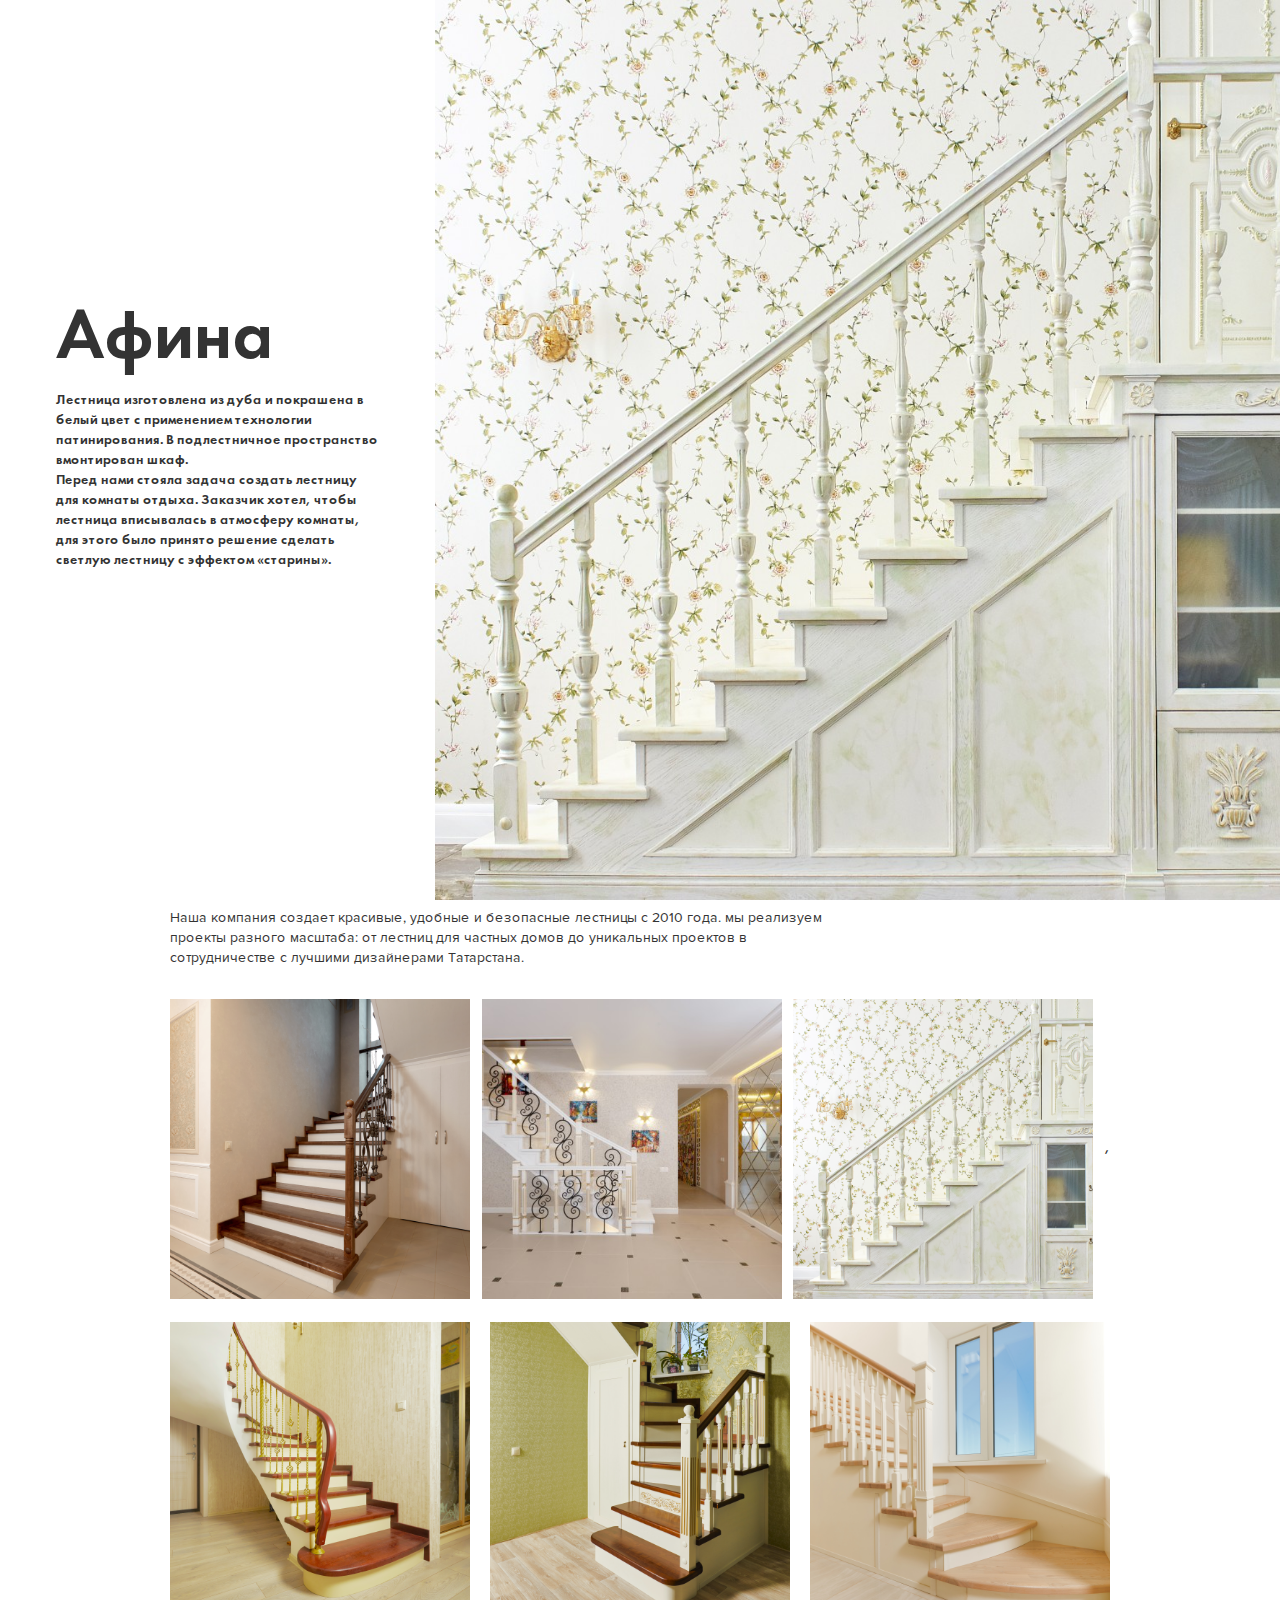
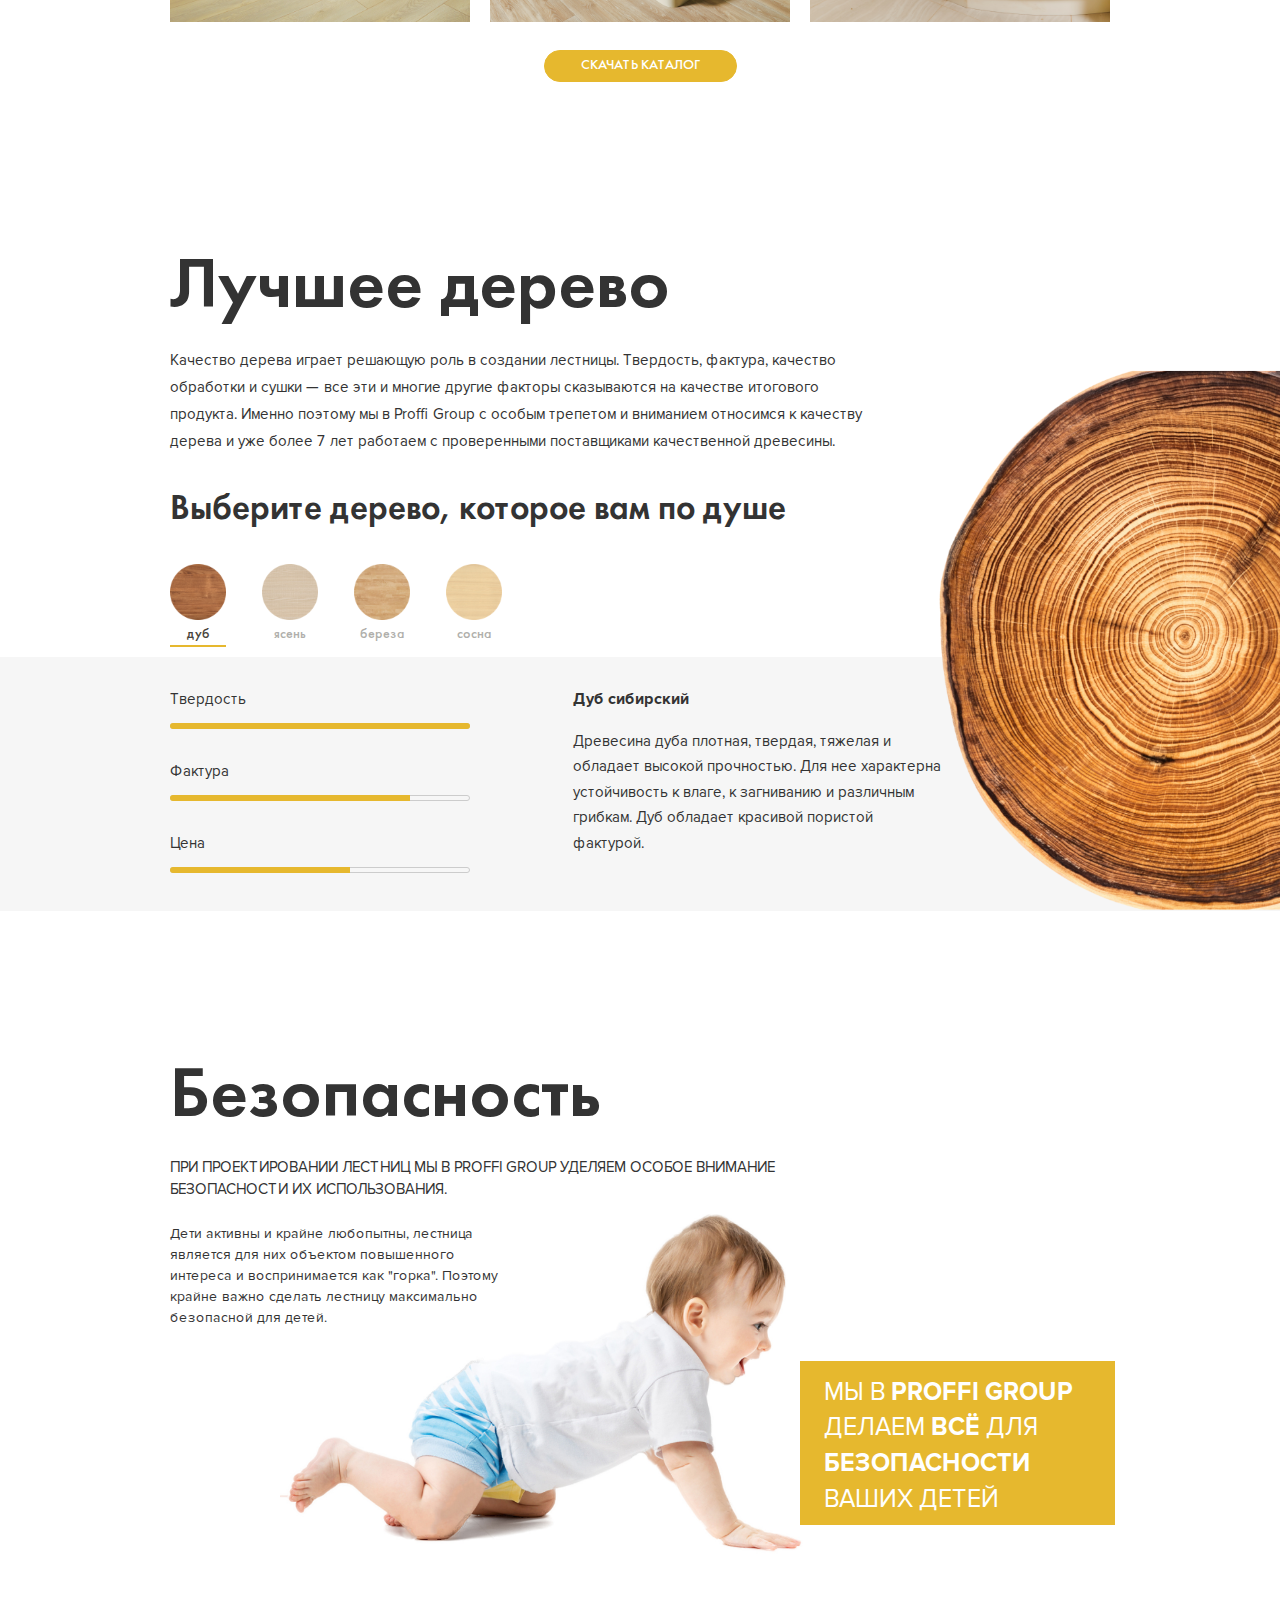
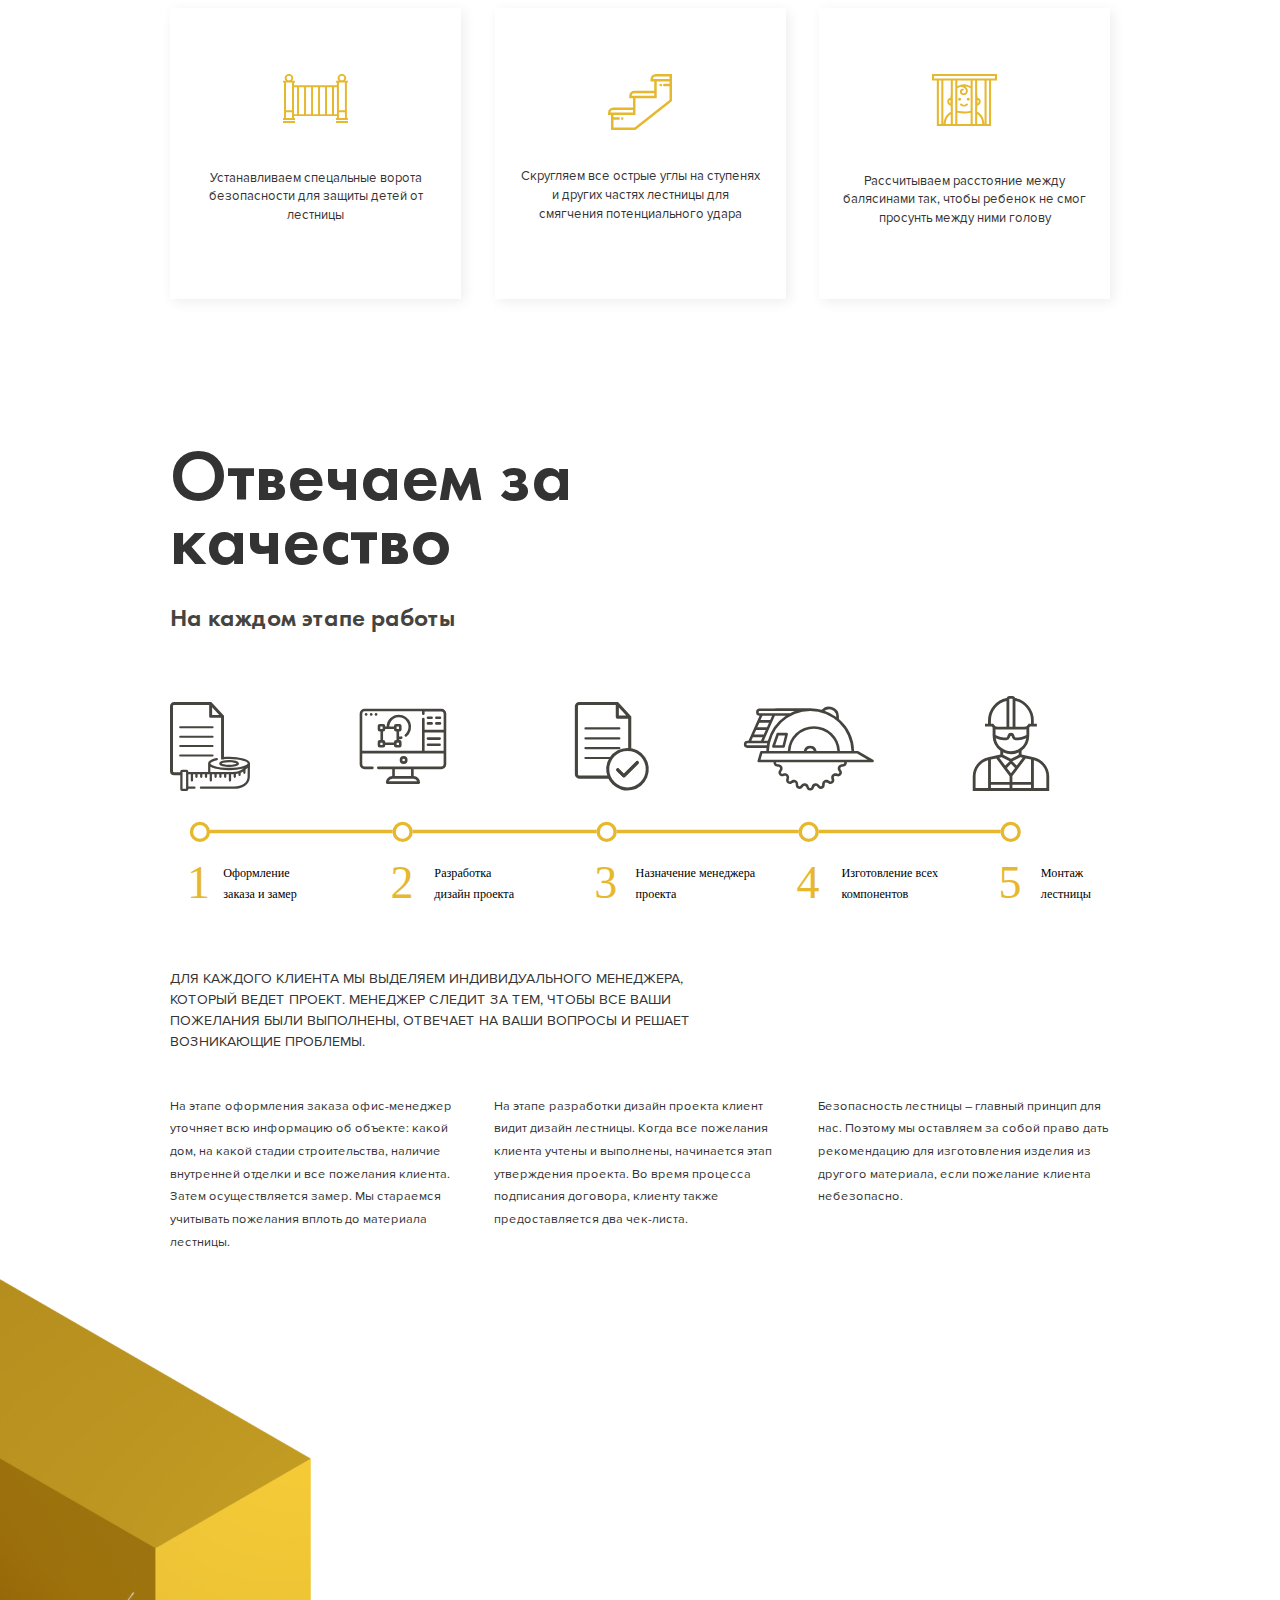
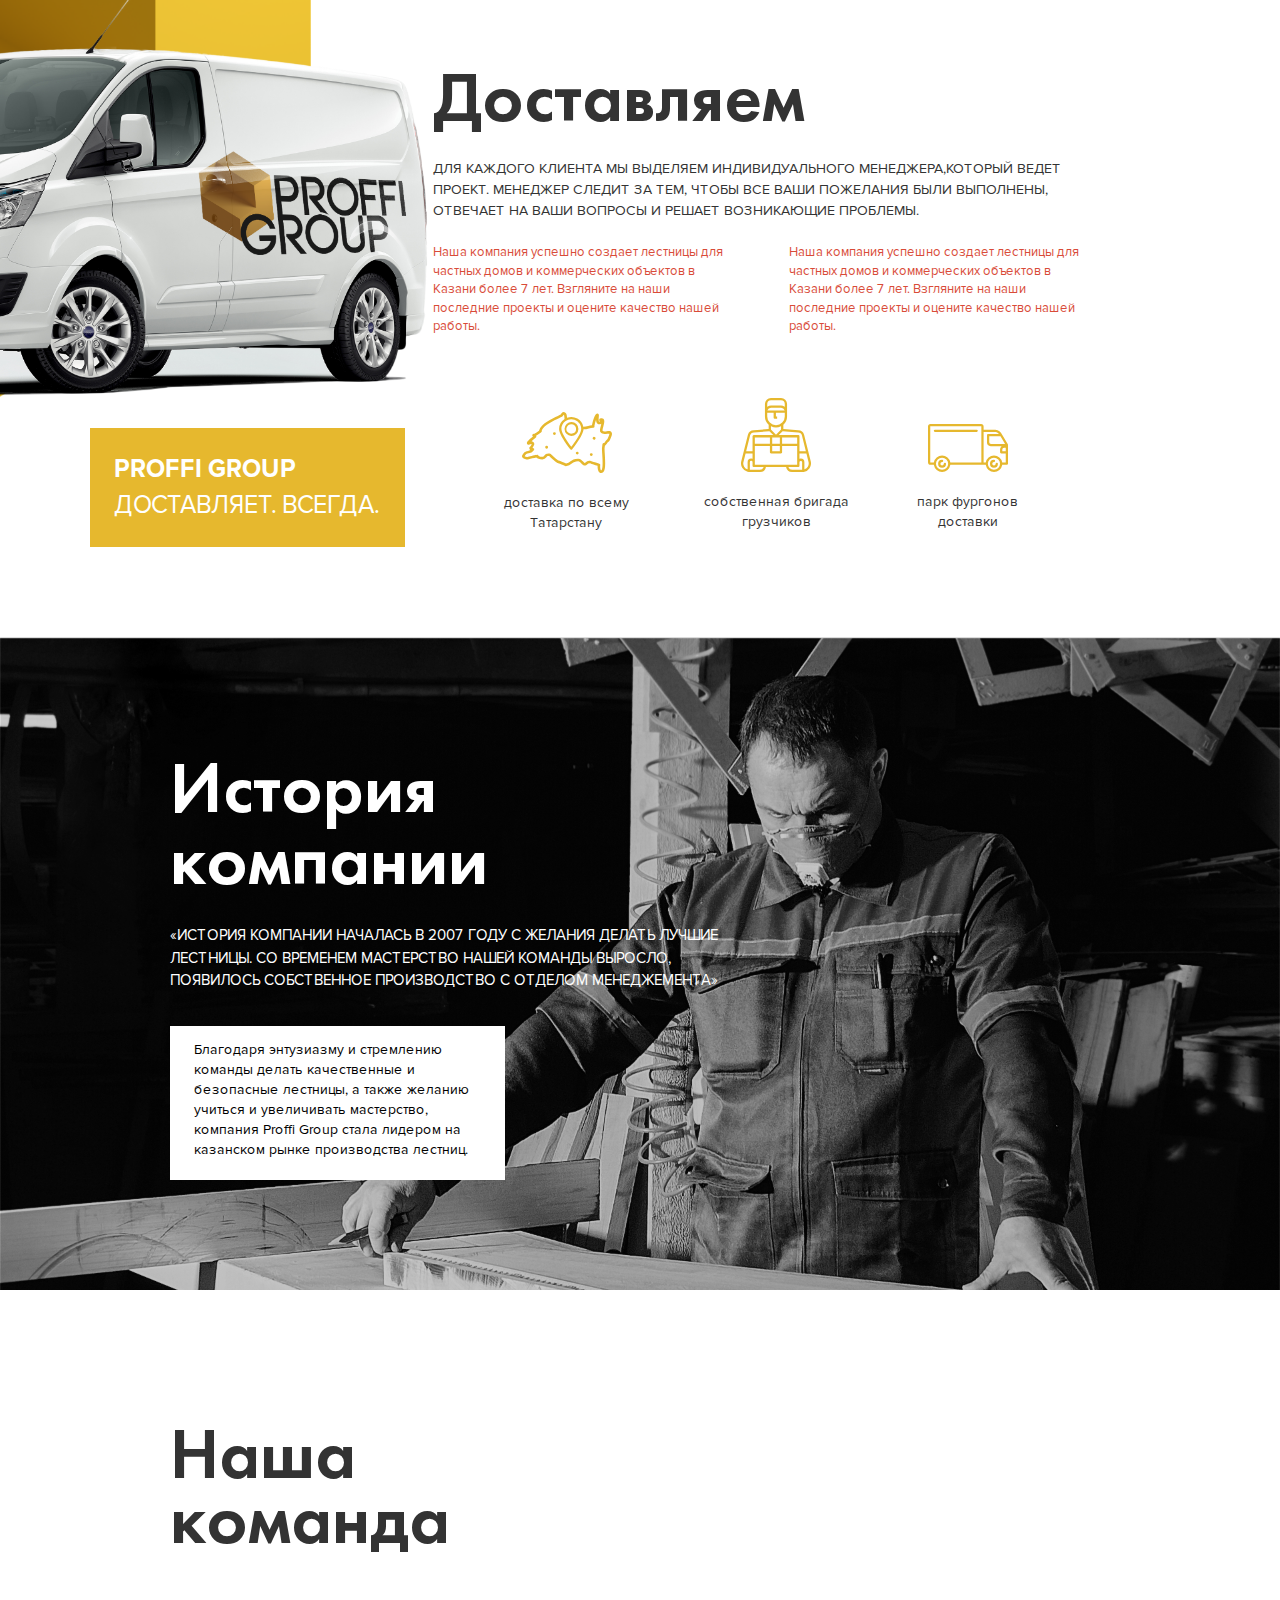
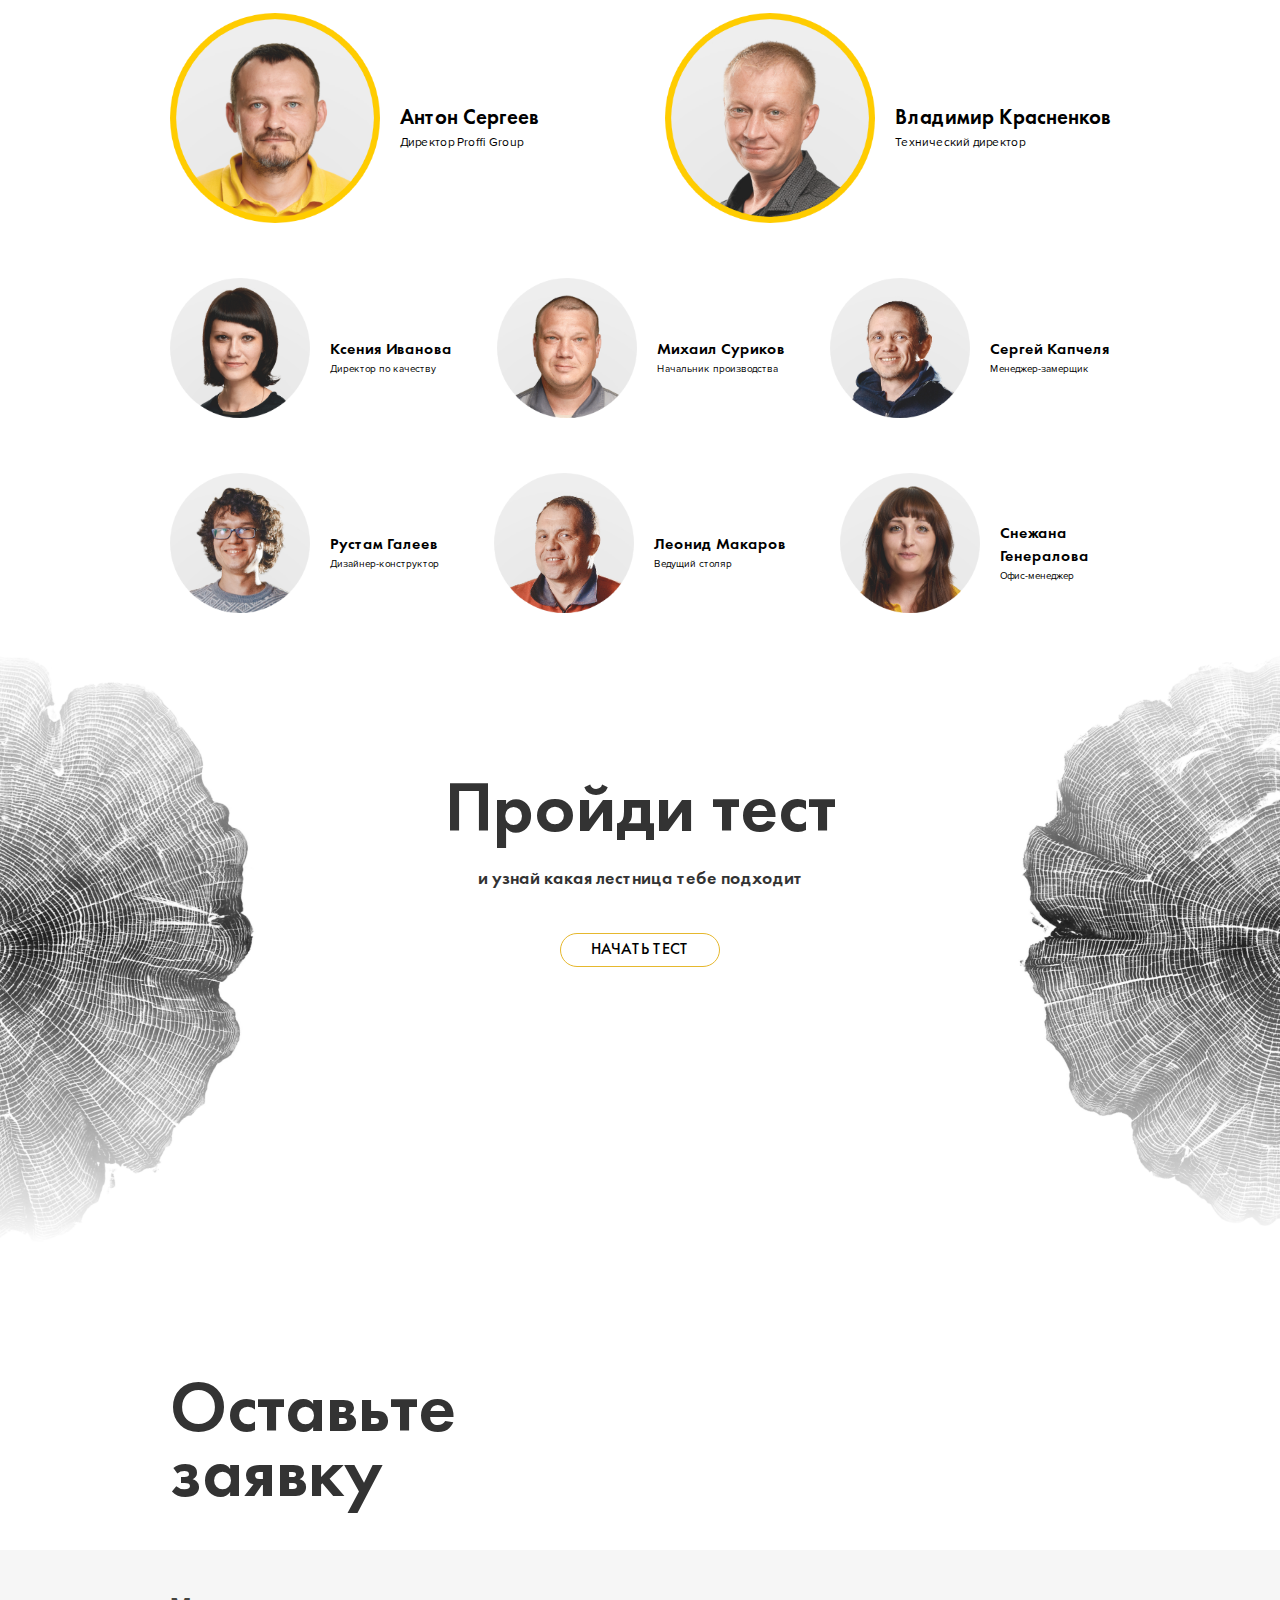
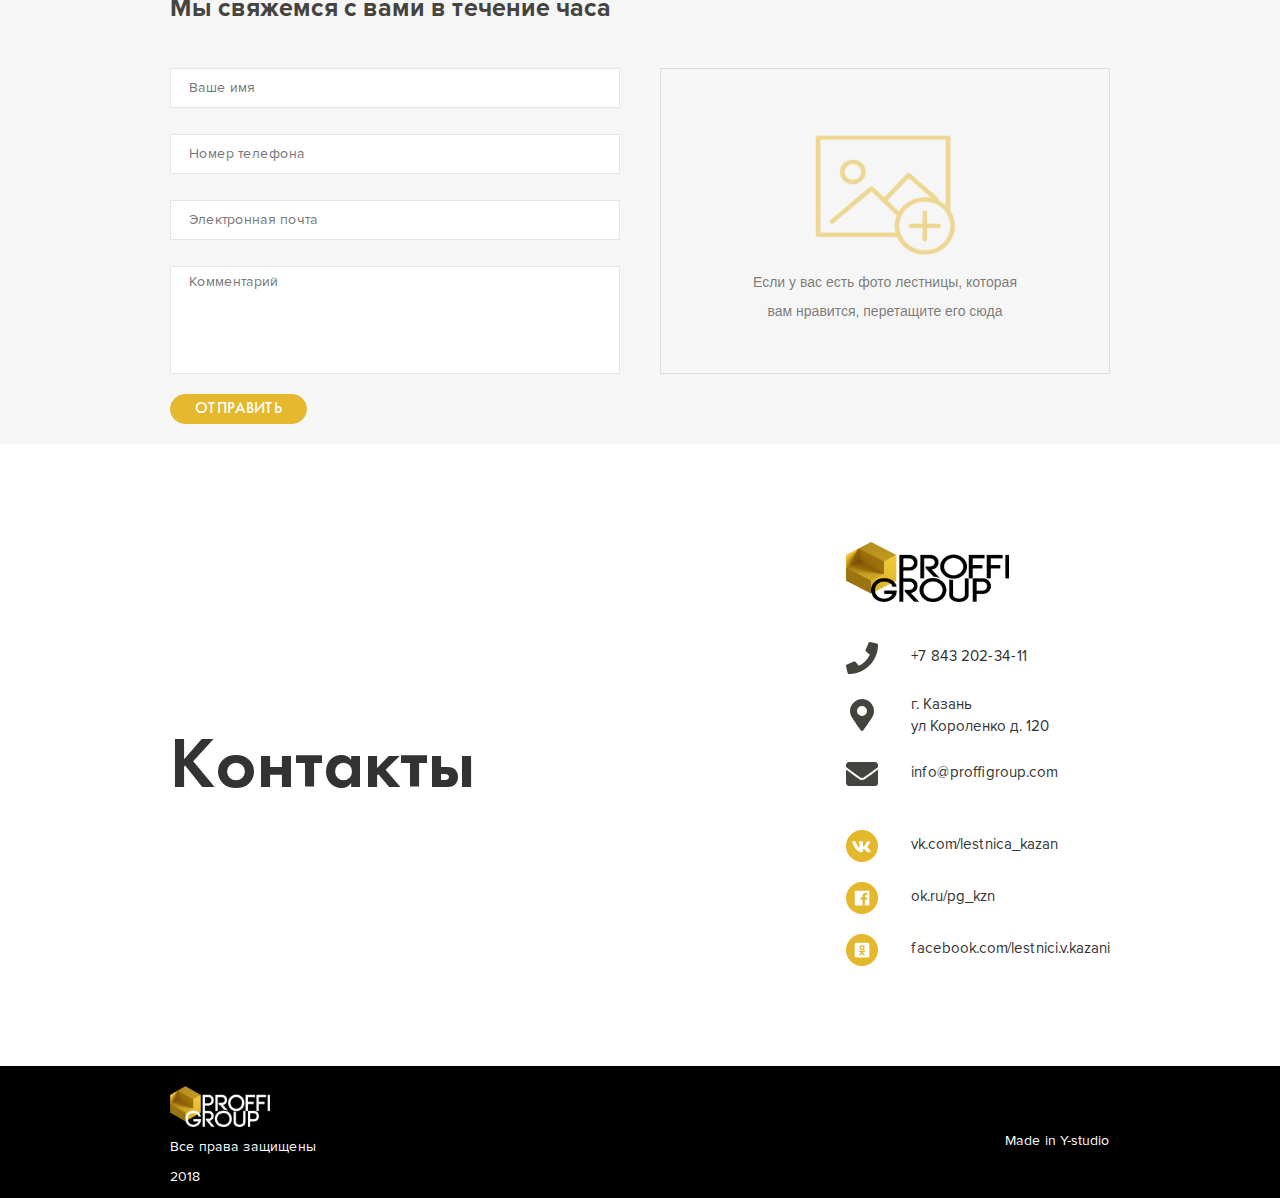
==== index.html @ 0e2380a1 "Изменения для переноса" ====
<!DOCTYPE html>
<html lang="en">
<head>
    <meta charset="utf-8">
    <meta name="viewport" content="width=device-width, initial-scale=1.0">
    <meta name="description" content="">
    <meta name="author" content="">

    <title>Proffi Group</title>

    <script src="js/jquery.min.js"></script>
    <script src="js/preloader.js"></script>

    <!-- Bootstrap Core CSS -->
    <link href="css/bootstrap.min.css" rel="stylesheet" type="text/css">
    <!-- Squad theme CSS -->
    <link href="css/style.css" rel="stylesheet">
    <link href="css/style_mobile.css" rel="stylesheet">

</head>
<body data-path="" class="cases_open">
<div id="preloader">
    <div id="load">
        <div class="loaderInner"></div>
    </div>
</div>
<div class="navbar-mobile__overlay"></div>
<div class="mobile-header flexible">
    <span class="mobile-header__icon burger"></span>
    <span class="mobile-header__icon phone"></span>
</div>
<nav class="flexible navbar navbar_fixed-top">
    <div class="navbar__item navbar__item_left">
        <img src="img/Logo.png"  class="navbar__image">
    </div>
    <div class="navbar__item">
        <ul class="navbar__list list">
            <li class="list__item navbar-mobile_ylw">
                <span class="list__icon closed"></span>
            </li>
            <li class="list__item">
                <a class="list__item-link" href="#projects">проекты</a>
                <div class="list__item-underline"></div>
            </li>
            <li class="list__item">
                <a class="list__item-link" href="#materials">материал</a>
                <div class="list__item-underline"></div>
            </li>
            <li class="list__item">
                <a class="list__item-link" href="#safety">безопасность</a>
                <div class="list__item-underline"></div>
            </li>
            <li class="list__item">
                <a class="list__item-link" href="#workflow">процесс</a>
                <div class="list__item-underline"></div>
            </li>
            <li class="list__item">
                <a class="list__item-link" href="#history">история</a>
                <div class="list__item-underline"></div>
            </li>
            <li class="list__item">
                <a class="list__item-link" href="#team">команда</a>
                <div class="list__item-underline"></div>
            </li>
            <li class="list__item">
                <a class="list__item-link" href="#contacts">контакты</a>
                <div class="list__item-underline"></div>
            </li>
            <li class="list__item navbar-mobile__contacts">
                <span class="list__icon phone-Blck"></span>
                <a class="list__item-link" href="tel:+7 843 202-34-11">+7 843 202-34-11</a>
            </li>
            <li class="list__item navbar-mobile__contacts">
                <span class="list__icon map_pointer"></span>
                <a class="list__item-link">ул. Короленко д. 120</a>
            </li>
        </ul>
    </div>
    <div class="navbar__item navbar__item_right">
        <a href="tel:+78432023411" class="btn btn_yellow">+7&nbsp;843&nbsp;202-34-11</a>
    </div>
</nav>
<div id="load_content">
<section class="section flexible section_intro">
    <div class="section__content">
        <div class="intro_mobile flexible">
            <img src="img/Logo.png"  class="intro__img-mobile">
            <span class="intro__sub-header-mobile">
                производство лестниц в Казани
            </span>
            <span class="intro__header-mobile">
                Закажите замер и получите 2 варианта дизайна в подарок!
            </span>
            <a href="#callback" class="intro__button_mobile btn btn_yellow">ДАЙТЕ ДВЕ</a>
            <a href="#callback" class="intro__button_mobile intro__button_mobile-last btn btn_yellow-brd">ЗАЯВКА</a>
            <a href="#skills"><img src="img/intro/shewron.png"  class="intro__shewron-mobile"></a>
        </div>
    </div>
</section>
<section class="section flexible" id="skills">
    <div class="section__content">
        <div class="intro">
            <span class="intro__text-block intro__text-block_head">
                Закажите замер и получите 2 варианта дизайна в подарок!
            </span>
            <span class="intro__text-block intro__text-block_sub-head">
                Производство лестниц в Казани
            </span>
            <a href="#callback" class="intro__button btn btn_white">Заказать</a>
            <div class="intro__image-block"></div>
        </div>
        <div class="skills flexible">
            <span class="skills__header">
                Почему вам стоит с нами работать
            </span>
            <div class="skills__item flexible">
                <div class="skills__icon icon-time"></div>
                <span class="skills_text">
                    Соблюдаем сроки и качество по договору
                </span>
            </div>
            <div class="skills__item flexible">
                <div class="skills__icon icon-five"></div>
                <span class="skills_text">
                    5 лет гарантии на наши лестницы
                </span>
            </div>
            <div class="skills__item flexible">
                <div class="skills__icon icon-tool"></div>
                <span class="skills_text">
                    Мы производим лестницы в собственном цеху
                </span>
            </div>

        </div>
    </div>
</section>
<section class="section flexible" id="projects">
    <div class="section__content">
        <div class="projects">
            <div class="project__text-block">
                <span class="projects__header header">Наши проекты</span>
                <span class="projects__sub-header">Наша компания создает красивые, удобные и безопасные лестницы с 2010 года. мы реализуем проекты разного масштаба: от лестниц для частных домов до уникальных проектов в сотрудничестве с лучшими дизайнерами Татарстана.</span>
            </div>
            <div class="projects__preview">
                <div class="projects__row flexible">
                    <div class="projects__preview-item">
                        <img src="img/preview/pic 1.png" class="projects__preview-img">
                        <div class="projects__preview-shade">
                            <span class="projects__preview-text">Персефона</span>
                            <a class="projects__preview-btn btn btn_yellow-brd">подробнее</a>
                        </div>
                    </div>
                    <div class="projects__preview-item">
                        <img src="img/preview/pic 2.png" class="projects__preview-img">
                        <div class="projects__preview-shade">
                            <span class="projects__preview-text">Дионис</span>
                            <a class="projects__preview-btn btn btn_yellow-brd">подробнее</a>
                        </div>
                    </div>
                    <div class="projects__preview-item">
                        <img src="img/preview/pic 3.png" class="projects__preview-img">
                        <div class="projects__preview-shade">
                            <span class="projects__preview-text">Афина</span>
                            <a class="projects__preview-btn btn btn_yellow-brd">подробнее</a>
                        </div>
                    </div>,
                </div>
                <div class="projects__row flexible">
                    <div class="projects__preview-item">
                        <img src="img/preview/pic 4.png" class="projects__preview-img">
                        <div class="projects__preview-shade">
                            <span class="projects__preview-text">Филарета</span>
                            <a class="projects__preview-btn btn btn_yellow-brd">подробнее</a>
                        </div>
                    </div>
                    <div class="projects__preview-item">
                        <img src="img/preview/pic 5.png" class="projects__preview-img">
                        <div class="projects__preview-shade">
                            <span class="projects__preview-text">Эскада</span>
                            <a class="projects__preview-btn btn btn_yellow-brd">подробнее</a>
                        </div>
                    </div>
                    <div class="projects__preview-item">
                        <img src="img/preview/pic 6.png" class="projects__preview-img">
                        <div class="projects__preview-shade">
                            <span class="projects__preview-text">Фемида</span>
                            <a class="projects__preview-btn btn btn_yellow-brd">подробнее</a>
                        </div>
                    </div>
                </div>
            </div>
            <div class="projects__btn-group">
                <a href="marketing.pdf" target="_blank" class="projects__catalog-btn btn btn_yellow">скачать каталог</a>
            </div>
        </div>
    </div>
</section>
<section class="section section_relative flexible" id="materials">
    <div class="wood"></div>
    <div class="section__content">
        <div class="materials flexible">
            <span class="materials__header header">Лучшее дерево</span>
            <span class="materials__sub-header">
                Качество дерева играет решающую роль в создании лестницы. Твердость, фактура, качество обработки и сушки — все эти и многие другие факторы сказываются на качестве итогового продукта.
                Именно поэтому мы в Proffi Group с особым трепетом и вниманием относимся к качеству дерева и уже более 7 лет работаем с проверенными поставщиками качественной древесины.
            </span>
            <span class="materials_offer">Выберите дерево, которое вам по душе</span>
            <div class="materials__selector">
                <ul class="materials__selector-list list">
                    <li class="list__item link-material list__item_active">
                        <img src="img/materials/icon_1.png" class="list__item-img">
                        <a class="list__item-link" data-kind="0">дуб</a>
                        <div class="list__item-underline list__item-underline_long"></div>
                    </li>
                    <li class="list__item link-material">
                        <img src="img/materials/icon_2.png" class="list__item-img">
                        <a class="list__item-link" data-kind="1">ясень</a>
                        <div class="list__item-underline list__item-underline_long"></div>
                    </li>
                    <li class="list__item link-material">
                        <img src="img/materials/icon_3.png" class="list__item-img">
                        <a class="list__item-link" data-kind="2">береза</a>
                        <div class="list__item-underline list__item-underline_long"></div>
                    </li>
                    <li class="list__item link-material">
                        <img src="img/materials/icon_4.png" class="list__item-img">
                        <a class="list__item-link" data-kind="3">сосна</a>
                        <div class="list__item-underline list__item-underline_long"></div>
                    </li>
                </ul>
            </div>
        </div>
    </div>
    <div class="section__content_grey flexible">
        <div class="section__content not_marged">
            <div class="materials flexible not_marged">
                <div class="materials__about">
                    <div class="materials__property">
                        <div class="materials__property-item">
                            <span class="materials__property-name">Твердость</span>
                            <div class="materials__property-scale scale"><span class="scale__value scale__value_5" id="hardness" data-current="5"></span></div>
                        </div>
                        <div class="materials__property-item">
                            <span class="materials__property-name">Фактура</span>
                            <div class="materials__property-scale scale"><span class="scale__value scale__value_4" id="texture" data-current="4"></span></div>
                        </div>
                        <div class="materials__property-item">
                            <span class="materials__property-name">Цена</span>
                            <div class="materials__property-scale scale"><span class="scale__value scale__value_3" id="price" data-current="3"></span></div>
                        </div>
                    </div>
                    <div class="materials__description">
                        <span class="materials__description-head">Дуб сибирский</span>
                        <span class="materials__description-content">
                        Древесина дуба плотная, твердая, тяжелая и обладает высокой прочностью.
                        Для нее характерна устойчивость к влаге, к загниванию и различным грибкам.
                        Дуб обладает красивой пористой фактурой.
                    </span>
                    </div>
                </div>
            </div>
        </div>
    </div>
</section>
<section class="section section_relative flexible" id="safety">
    <div class="section__content">
        <div class="safety">
            <span class="safety__header header">Безопасность</span>
            <span class="safety__sub-header">
                При проектировании лестниц мы в PROFFI GROUP уделяем особое
                внимание безопасности их использования.
            </span>
            <span class="safety__description">
                Дети активны и крайне любопытны, лестница является для них объектом повышенного интереса и воспринимается как "горка".
                Поэтому крайне важно сделать лестницу максимально безопасной для детей.
            </span>
            <div class="safety__info-block">
                <span class="safety__info-text">
                    МЫ В <b>PROFFI GROUP</b> ДЕЛАЕМ
                    <b>ВСЁ</b> ДЛЯ <b>БЕЗОПАСНОСТИ</b> ВАШИХ ДЕТЕЙ
                </span>
            </div>
            <div class="safety__properties flexible">
                <div class="safety__properties-item">
                    <img src="img/safety/icon1.svg" class="safety__properties-img">
                    <span class="safety__properties-text">
                        Устанавливаем спецальные ворота безопасности для защиты детей от лестницы
                    </span>
                </div>
                <div class="safety__properties-item">
                    <img src="img/safety/icon2.svg" class="safety__properties-img">
                    <span class="safety__properties-text">
                        Скругляем все острые углы на ступенях
                        и других частях лестницы для смягчения потенциального удара
                    </span>
                </div>
                <div class="safety__properties-item">
                    <img src="img/safety/icon3.svg" class="safety__properties-img">
                    <span class="safety__properties-text">
                        Рассчитываем расстояние между балясинами так,
                        чтобы ребенок не смог просунть между ними голову
                    </span>
                </div>
            </div>
        </div>
    </div>
    <div class="safety__child"></div>
</section>
<section class="section section_not-margin-btm flexible" id="workflow">
    <div class="section__content">
        <div class="workflow">
            <span class="workflow__header header">Отвечаем за качество</span>
            <span class="workflow__sub-header">На каждом этапе работы</span>
            <div class="workflow__quality"></div>
            <span class="workflow__description">
                Для каждого клиента мы выделяем индивидуального менеджера, который ведет проект.
                Менеджер следит за тем, чтобы все ваши пожелания были выполнены,
                отвечает на ваши вопросы и решает возникающие проблемы.
            </span>
            <div class="workflow__quality_mobile"></div>
            <div class="workflow__orders flexible">
                <span class="workflow__order">
                    На этапе оформления заказа офис-менеджер уточняет всю информацию об объекте: какой дом, на какой стадии строительства, наличие внутренней отделки и все пожелания клиента. Затем осуществляется замер. Мы стараемся учитывать пожелания вплоть до материала лестницы.
                </span>
                <span class="workflow__order">
                    На этапе разработки дизайн проекта клиент видит дизайн лестницы. Когда все пожелания клиента учтены и выполнены, начинается этап утверждения проекта. Во время процесса подписания договора, клиенту также предоставляется два чек-листа.
                </span>
                <span class="workflow__order">
                    Безопасность лестницы – главный принцип для нас. Поэтому мы оставляем за собой право дать рекомендацию для изготовления изделия из другого материала, если пожелание клиента небезопасно.
                </span>
            </div>
        </div>
    </div>
</section>
<section class="section section_relative flexible">
    <div class="section__content_long">
        <div class="section__content">
            <div class="logistic">
                <span class="logistic__header header">
                    Доставляем
                </span>
                <span class="logistic__sub-header">
                    ДЛЯ КАЖДОГО КЛИЕНТА МЫ ВЫДЕЛЯЕМ ИНДИВИДУАЛЬНОГО МЕНЕДЖЕРА,КОТОРЫЙ ВЕДЕТ ПРОЕКТ.
                    МЕНЕДЖЕР СЛЕДИТ ЗА ТЕМ, ЧТОБЫ ВСЕ ВАШИ ПОЖЕЛАНИЯ БЫЛИ ВЫПОЛНЕНЫ,
                    ОТВЕЧАЕТ НА ВАШИ ВОПРОСЫ И РЕШАЕТ ВОЗНИКАЮЩИЕ ПРОБЛЕМЫ.
                </span>
                <span class="logistic__header_mobile header">
                    Proffi Group — всегда доставляет.
                </span>
                <span class="logistic__sub-header_mobile">
                    Поскольку в Proffi Group особое внимание уделяется контролю качества на всех этапах работы. мы осуществляем доставку всех необходимых материалов и комплектующих самостоятельно.
                </span>
                <div class="logistic__description-block flexible">
                    <span class="logistic__description-item">
                        Наша компания успешно создает лестницы для частных домов и коммерческих объектов в Казани более 7 лет. Взгляните на наши последние проекты и оцените качество нашей работы.
                    </span>
                    <span class="logistic__description-item">
                        Наша компания успешно создает лестницы для частных домов и коммерческих объектов в Казани более 7 лет. Взгляните на наши последние проекты и оцените качество нашей работы.
                    </span>
                </div>
            </div>
        </div>
        <div class="logistic-footer flexible">
            <div class="logistic-footer__slogan-block">
                    <span class="logistic-footer__slogan-text">
                        <b>PROFFI GROUP</b><br/>ДОСТАВЛЯЕТ. ВСЕГДА.
                    </span>
            </div>
            <div class="logistic-footer__symbols flexible">
                <div class="logistic-footer__symbols-item">
                    <img src="img/logistic/icon1.svg" class="logistic-footer__symbols-img icon1">
                    <span class="logistic-footer__symbols-text">доставка по всему Татарстану</span>
                </div>
                <div class="logistic-footer__symbols-item">
                    <img src="img/logistic/icon2.svg"  class="logistic-footer__symbols-img icon2">
                    <span class="logistic-footer__symbols-text">собственная бригада грузчиков</span>
                </div>
                <div class="logistic-footer__symbols-item">
                    <img src="img/logistic/icon3.svg"  class="logistic-footer__symbols-img icon3">
                    <span class="logistic-footer__symbols-text">парк фургонов доставки</span>
                </div>
            </div>
        </div>
    </div>
    <div class="auto_img"></div>
</section>
<section class="section backgrounded flexible" id="history">
    <div class="section__content">
        <div class="history">
            <span class="history__header header">История компании</span>
            <span class="history__sub-header">
                «ИСТОРИЯ КОМПАНИИ НАЧАЛАСЬ В 2007 ГОДУ С ЖЕЛАНИЯ ДЕЛАТЬ ЛУЧШИЕ ЛЕСТНИЦЫ.
                СО ВРЕМЕНЕМ МАСТЕРСТВО НАШЕЙ КОМАНДЫ ВЫРОСЛО, ПОЯВИЛОСЬ СОБСТВЕННОЕ ПРОИЗВОДСТВО С ОТДЕЛОМ МЕНЕДЖЕМЕНТА»
            </span>
            <div class="history__info-block">
                <span class="history__info-text">
                    Благодаря энтузиазму и стремлению команды
                    делать качественные и безопасные лестницы,
                    а также желанию учиться и увеличивать мастерство,
                    компания Proffi Group стала лидером
                    на казанском рынке производства лестниц.
                </span>
            </div>
        </div>
    </div>
</section>
<section class="section flexible" id="team">
    <div class="section__content">
        <div class="team">
            <span class="team__header header">
                Наша команда
            </span>
            <div class="team__persons flexible">
                <div class="team__persons-item flexible not_marged">
                    <img src="img/team/Photo1.png" alt="" class="team__person-img">
                    <div class="team__person-info">
                        <span class="team__person-name">Антон Сергеев</span>
                        <span class="team__person-speciality">Директор Proffi Group</span>
                    </div>
                </div>
                <div class="team__persons-item flexible">
                    <img src="img/team/Photo2.png" alt="" class="team__person-img">
                    <div class="team__person-info">
                        <span class="team__person-name">Владимир Красненков</span>
                        <span class="team__person-speciality">Технический директор</span>
                    </div>
                </div>
            </div>
            <div class="team__sub-persons flexible">
                <div class="team__persons-item flexible not_marged">
                    <img src="img/team/Photo3.png" alt="" class="team__person-img">
                    <div class="team__person-info">
                        <span class="team__person-name">Ксения Иванова</span>
                        <span class="team__person-speciality">Директор по качеству</span>
                    </div>
                </div>
                <div class="team__persons-item flexible">
                    <img src="img/team/Photo4.png" alt="" class="team__person-img">
                    <div class="team__person-info">
                        <span class="team__person-name">Михаил Суриков</span>
                        <span class="team__person-speciality">Начальник производства</span>
                    </div>
                </div>
                <div class="team__persons-item flexible">
                    <img src="img/team/Photo5.png" alt="" class="team__person-img">
                    <div class="team__person-info">
                        <span class="team__person-name">Сергей Капчеля</span>
                        <span class="team__person-speciality">Менеджер-замерщик</span>
                    </div>
                </div>
            </div>
            <div class="team__sub-persons flexible">
                <div class="team__persons-item flexible not_marged right-marged">
                    <img src="img/team/Photo6.png" alt="" class="team__person-img">
                    <div class="team__person-info">
                        <span class="team__person-name">Рустам  Галеев</span>
                        <span class="team__person-speciality">Дизайнер-конструктор</span>
                    </div>
                </div>
                <div class="team__persons-item flexible">
                    <img src="img/team/Photo8.png" alt="" class="team__person-img">
                    <div class="team__person-info">
                        <span class="team__person-name">Леонид Макаров</span>
                        <span class="team__person-speciality">Ведущий столяр</span>
                    </div>
                </div>
                <div class="team__persons-item flexible">
                    <img src="img/team/Photo7.png" alt="" class="team__person-img">
                    <div class="team__person-info">
                        <span class="team__person-name width-fixed">Снежана  Генералова</span>
                        <span class="team__person-speciality">Офис-менеджер</span>
                    </div>
                </div>
            </div>
        </div>
    </div>
</section>
<section class="section flexible backgrounded-quiz">
    <div class="section__content">
        <div class="questions flexible">
            <span class="question__header header">Пройди тест</span>
            <span class="question__header_mobile header">Соберите лестницу своей мечты</span>
            <span class="question__sub-header">и узнай какая лестница тебе подходит</span>
            <a class="question__btn btn btn_yellow-brd">НАЧАТЬ ТЕСТ</a>
        </div>
    </div>
</section>
<section class="section flexible" id="callback">
    <div class="section__content">
        <div class="feedback">
            <span class="feedback__header header">Оставьте заявку</span>
        </div>
    </div>
    <div class="section__content_grey flexible marged">
        <div class="section__content">
            <div class="feedback feedback_sub-block">
                <span class="feedback__sub-header">Мы свяжемся с вами в течение часа</span>
                <div class="feedback__content flexible">
                    <div class="feedback__content-item">
                        <form  class="form flexible" method="post">
                            <input id="name" class="form__input"  placeholder="Ваше имя"/>
                            <input id="number" class="form__input"  placeholder="Номер телефона"/>
                            <input id="email" class="form__input"  placeholder="Электронная почта"/>
                            <textarea id="comment" rows="10" class="form__input form__input_textarea" placeholder="Комментарий"></textarea>
                        </form>
                    </div>
                    <div class="feedback__content-item feedback__content-item_stretch" id="dropZone">
                        <div class="feedback_drag-drop-img flexible">
                            <img src="img/feedback/icon1.png" alt="" class="feedback__img">
                            <span class="feedback__text">Если у вас есть фото лестницы, которая вам нравится, перетащите его сюда</span>
                        </div>
                    </div>
                </div>
                <a class="btn btn_yellow feedback__button">ОТПРАВИТЬ</a>
            </div>
        </div>
    </div>
</section>
<section class="section flexible" id="contacts">
    <div class="section__content">
        <div class="contacts flexible">
            <div class="contacts__item">
                <span class="contacts__header header">Контакты</span>
                <div class="contacts__map">
                    <script type="text/javascript" charset="utf-8" async src="https://api-maps.yandex.ru/services/constructor/1.0/js/?um=constructor%3A5f0baa58b12c354c95bb41e626211f37f522f35291ef8f6d612cd749955571a7&amp;width=605&amp;height=380&amp;lang=ru_RU&amp;scroll=true"></script>
                </div>
            </div>
            <div class="contacts__item">
                <img src="img/contacts/logo.png" class="contacts__icon">
                <ul class="contacts__list iconed-list">
                    <li class="iconed-list__item">
                        <img src="img/contacts/phone.svg" class="iconed-list__item-img">
                        <span class="iconed-list__item-text">+7 843 202-34-11</span>
                    </li>
                    <li class="iconed-list__item">
                        <img src="img/contacts/map.svg" class="iconed-list__item-img" style="vertical-align: baseline;">
                        <span class="iconed-list__item-text">г. Казань<br/>
                        ул Короленко д. 120</span>
                    </li>
                    <li class="iconed-list__item">
                        <img src="img/contacts/mail.svg" class="iconed-list__item-img">
                        <span class="iconed-list__item-text">info@proffigroup.com</span>
                    </li>
                </ul>

                <ul class="contacts__list iconed-list">
                    <li class="iconed-list__item">
                        <a href="https://vk.com/lestnica_kazan" target="_blank"><img href="https://vk.com/lestnica_kazan" src="img/contacts/vk.svg" class="iconed-list__item-img"></a>
                        <span class="iconed-list__item-text">vk.com/lestnica_kazan</span>
                    </li>
                    <li class="iconed-list__item">
                        <a href="https://ok.ru/pg_kzn" target="_blank"><img src="img/contacts/fb.svg" class="iconed-list__item-img"></a>
                        <span class="iconed-list__item-text">ok.ru/pg_kzn</span>
                    </li>
                    <li class="iconed-list__item">
                        <a href="https://facebook.com/proffi_group" target="_blank"><img src="img/contacts/ok.svg" class="iconed-list__item-img"></a>
                        <span class="iconed-list__item-text">facebook.com/lestnici.v.kazani</span>
                    </li>
                </ul>
            </div>
        </div>
    </div>
</section>
<footer class="footer section flexible">
    <div class="section__content flexible">
        <div>
            <img src="img/contacts/footer.png" alt="" class="footer__icon">
            <span class="footer__text">Все права защищены</span>
            <span class="footer__text">2018</span>
        </div>
        <div>
            <span class="footer__text">Made in Y-studio</span>
        </div>
    </div>
</footer>

<section class="preview-mobile flexible">
        <div class="preview-mobile__img" style="background-image: url('img/preview/pic 1.png');"></div>
        <div class="preview-mobile__content flexible">
            <span class="preview-mobile__header header">Персефона</span>
            <span class="preview-mobile__description">Ступени изготовлены из дальневосточного дуба.
            Древесина этого дуба обладает высокой прочностью, долговечностью и красивой текстурой.
            Перила изготовлены из дальневосточного дуба, а ограждение — кованое. Ковка придаёт ограждению изящный облик и добавляет воздушности.
        </span>
            <a class="btn btn_yellow-brd preview-mobile__btn">Назад</a>
        </div>
    </section>
<section class="cases flexible cases_opened">
    <div class="cases__info flexible">
        <span class="cases__header header" id="cHeader">Афина</span>
        <span class="cases__description" id="cDescr1">Лестница изготовлена из дуба и покрашена
            в белый цвет с применением технологии патинирования.
            В подлестничное пространство вмонтирован шкаф.</span>
        <span class="cases__description" id="cDescr2">Перед нами стояла задача создать лестницу для комнаты отдыха.
            Заказчик хотел, чтобы лестница вписывалась в атмосферу комнаты, для этого было принято решение сделать светлую лестницу с эффектом «старины».</span>
    </div>
    <div class="cases__image" style="background-image: url(img/opened_cases/pic_3.jpg)">

    </div>
</section>
<section class="quiz" data-path="img/quiz_img/">
    <div class="quiz__content flexible">
        <div class="quiz__content-items quiz__content-items_stretch flexible">
            <div class="quiz__img-block">
                <img src="img/quiz_img/003.png" alt="" class="quiz__img">
            </div>
        </div>
        <div class="quiz__content-items quiz__content-items_stretch flexible">
            <div class="quiz__active-block flexible">
                <span class="quiz__active-item quiz__active-item_cur"></span>
                <span class="quiz__active-item"></span>
                <span class="quiz__active-item"></span>
                <span class="quiz__active-item"></span>
            </div>

            <div class="quiz__question quiz_1" data-cur="1">
                <span class="quiz_number">Вопрос 1 из 4</span>
                <span class="quiz__head">Выберите планировку лестницы:</span>
                <span class="quiz__description">Выбор планировки помогает оптимально расположить лестницу в вашем помемщении</span>
                <div class="quiz__select-block">
                    <span class="quiz__select" data-kind="Одномаршевая" data-pic="003">Одномаршевая</span>
                    <span class="quiz__select" data-kind="Двумаршевая" data-pic="001">Двумаршевая</span>
                    <span class="quiz__select" data-kind="Двумаршевая угловая" data-pic="002">Двумаршевая угловая</span>
                </div>
                <div class="quiz__button-block flexible">
                    <a class="btn btn_yellow-brd quiz__btn quiz__btn_black" data-page="+1" data-cur="1">Назад</a>
                    <a class="btn btn_yellow quiz__btn" data-page="2" data-cur="1">Далее</a>
                </div>
            </div>
            <div class="quiz__question quiz_2" hidden="hidden" data-cur="2">
                <span class="quiz_number">Вопрос 2 из 4</span>
                <span class="quiz__head">Выберите материал каркаса:</span>
                <span class="quiz__description">Выбор планировки помогает оптимально расположить лестницу в вашем помемщении</span>
                <div class="quiz__select-block">
                    <span class="quiz__select" data-kind="Металл" data-pic="ЗМ">Металл</span>
                    <span class="quiz__select" data-kind="Бетон" data-pic="Бетон">Бетон</span>
                    <span class="quiz__select" data-kind="Дерево" data-pic="ЦДЛ">Дерево</span>
                </div>
                <div class="quiz__button-block flexible">
                    <a class="btn btn_yellow-brd quiz__btn quiz__btn_black" data-page="1" data-cur="2">Назад</a>
                    <a class="btn btn_yellow quiz__btn" data-page="3" data-cur="2">Далее</a>
                </div>
            </div>
            <div class="quiz__question quiz_3" hidden="hidden" data-cur="3">
                <span class="quiz_number">Вопрос 3 из 4</span>
                <span class="quiz__head">Выберите отделку лестницы:</span>
                <span class="quiz__description">Выбор планировки помогает оптимально расположить лестницу в вашем помемщении</span>
                <div class="quiz__select-block">
                    <span class="quiz__select" data-kind="дуб" data-pic="Дуб">Дуб</span>
                    <span class="quiz__select" data-kind="сосна" data-pic="Сосна">Сосна</span>
                    <span class="quiz__select" data-kind="ясень" data-pic="Ясень">Ясень</span>
                </div>
                <div class="quiz__button-block flexible">
                    <a class="btn btn_yellow-brd quiz__btn quiz__btn_black" data-page="2" data-cur="3">Назад</a>
                    <a class="btn btn_yellow quiz__btn" data-page="4" data-cur="3">Далее</a>
                </div>
            </div>
            <div class="quiz__question quiz_4" hidden="hidden" data-cur="4">
                <span class="quiz_number">Вопрос 4 из 4</span>
                <span class="quiz__head">Выберите тип <br/> ограждения:</span>
                <span class="quiz__description">Выбор планировки помогает оптимально расположить лестницу в вашем помемщении</span>
                <div class="quiz__select-block">
                    <span class="quiz__select" data-kind="Кованое ограждение" data-pic="Ковка">Кованое ограждение</span>
                    <span class="quiz__select" data-kind="Стеклянное ограждение" data-pic="Стекло">Стеклянное ограждение</span>
                    <span class="quiz__select" data-kind="Балясины" data-pic="Балясины">Балясины</span>
                </div>
                <div class="quiz__button-block flexible">
                    <a class="btn btn_yellow-brd quiz__btn quiz__btn_black" data-page="3" data-cur="4">Назад</a>
                    <a class="btn btn_yellow quiz__btn" data-page="finally" data-cur="4">Далее</a>
                </div>
            </div>
            <div class="quiz__question quiz_finally" hidden="hidden">
                <span class="quiz__head">Поздравляем, вы собрали лестницу своей мечты! </span>
                <span class="quiz__description" id="finText">Оставьте заявку, чтобы наши менеджеры обсудили с вами все детали.<br/>
Если не нашли для себя подходящего варианта свяжитесь и мы поможем!</span>
                <div class="quiz__select-block">
                    <input class="quiz__select" id="yourName" placeholder="Ваше имя"/>
                    <input class="quiz__select" id="yourNumber" placeholder="Номер телефона"/>
                </div>
                <div class="quiz__button-block flexible" id="btnBlock">
                    <a class="btn btn_yellow-brd quiz__btn quiz__btn_black" data-page="revert" data-cur="finally">Вернутся</a>
                    <a class="btn btn_yellow quiz__btn" data-page="send" data-cur="finally">Отправить</a>
                </div>
            </div>
        </div>
    </div>
</section>
</div>


<script src="js/jquery.easing.min.js"></script>
<script src="js/jquery.scrollTo.js"></script>

<!-- Core JavaScript Files -->
<script src="js/main.js"></script>

<!-- Drag and Drop upload -->
<script src="js/upload.js"></script>

</body>
</html>
---- css/style.css ----
/*fonts*/

@font-face {
    font-family: 'Proxima Nova Rg';
    src: url('../fonts/ProximaNova-Regular.eot');
    src: local('Proxima Nova Regular'), local('ProximaNova-Regular'),
    url('../fonts/ProximaNova-Regular.eot?#iefix') format('embedded-opentype'),
    url('../fonts/ProximaNova-Regular.woff') format('woff'),
    url('../fonts/ProximaNova-Regular.ttf') format('truetype');
    font-weight: normal;
    font-style: normal;
}

@font-face {
    font-family: 'Proxima Nova Rg';
    src: url('../fonts/ProximaNova-Bold.eot');
    src: local('Proxima Nova Bold'), local('ProximaNova-Bold'),
    url('../fonts/ProximaNova-Bold.eot?#iefix') format('embedded-opentype'),
    url('../fonts/ProximaNova-Bold.woff') format('woff'),
    url('../fonts/ProximaNova-Bold.ttf') format('truetype');
    font-weight: bold;
    font-style: normal;
}

@font-face {
    font-family: 'FuturaDemiC';
    src: url('../fonts/FuturaDemiC.eot');
    src: local('Futura Demi Cyrillic'), local('FuturaDemiC'),
    url('../fonts/FuturaDemiC.eot?#iefix') format('embedded-opentype'),
    url('../fonts/FuturaDemiC.woff') format('woff'),
    url('../fonts/FuturaDemiC.ttf') format('truetype');
    font-weight: normal;
    font-style: normal;
}

@font-face {
    font-family: 'FuturaMediumC';
    src: url('../fonts/FuturaMediumC.eot');
    src: local('Futura Medium Cyrillic'), local('FuturaMediumC'),
    url('../fonts/FuturaMediumC.eot?#iefix') format('embedded-opentype'),
    url('../fonts/FuturaMediumC.woff') format('woff'),
    url('../fonts/FuturaMediumC.ttf') format('truetype');
    font-weight: 500;
    font-style: normal;
}


/* animation */

@keyframes menu_open {   /* назовём анимацию: "go-left-right" */
    from {
        left: -80%;
    }
    to {
        left: 0;
    }
}

/* Префикс для Chrome, Opera, Safari */
@-webkit-keyframes menu_open {
    from {
        left: -80%;
    }
    to {
        left: 0;
    }
}

/* base */
html {
    font-size: 10px;
}

body {
    font-family: 'FuturaDemiC', sans-serif;
    background-color: #fff;
}

/* хром, сафари */
body::-webkit-scrollbar { width: 0; }

/* ie 10+ */
body { -ms-overflow-style: none; }

/* фф (свойство больше не работает, других способов тоже нет)*/
body { overflow: -moz-scrollbars-none; }

a:focus {
    color: #000;
    text-decoration: none;
    outline: none;
    outline-offset: 0;
}

.header {
    font-family: 'FuturaDemiC', sans-serif;
    font-size: 7.2rem;
    font-weight: 400;
}

.flexible {
    display: flex;
    display: -webkit-box;
    display: -webkit-flex;
    display: -ms-flexbox;
    align-items: center;
    -webkit-box-align: center;
    -webkit-align-items: center;
    -ms-flex-align: center;
    justify-content: space-between;
    -webkit-box-pack: justify;
    -webkit-justify-content: space-between;
}

#load_content {
    display:none;
}


.loaderInner {
    background:#ffffff url(../img/spinner.gif) center center no-repeat;
    height: 60px;
    left: 50%;
    margin: -50px 0 0 -50px;
    position: absolute;
    top: 50%;
    width: 60px;
}


/* mobile header */

.mobile-header {
   display:none;
    background-color: #e6b82e;
    padding: 1.5rem;
    position: fixed;
    width: 100%;
    z-index: 1000;

}
.mobile-header__icon {
    width:2rem;
    height:2rem;
    background-size: contain;
    background-repeat: no-repeat;
    cursor:pointer;
    background-repeat: no-repeat;
}

/* icons */
.closed {
    background-image: url(../img/close.png);
}

.burger{
    background-image: url(../img/burger.png);
}
.phone {
    background-image: url(../img/phone.png);
}
.phone-Blck {
    background-image: url(../img/contacts/phone.svg);
}
.map_pointer {
    background-image: url(../img/contacts/map.svg);
}
/*  navbar */

.navbar {
    width: 100%;
    padding: 1.4rem 5rem;
    box-shadow: 0 3px 12px rgba(0, 0, 0, 0.07);
    border-bottom: 1px solid rgba(255, 255, 255, .3);
    background-color: #f6f6f6;
    align-items: baseline;
    -webkit-box-align: baseline;
    -webkit-align-items: baseline;
    -ms-flex-align: baseline;
    margin-bottom: 0;
    font-family:'FuturaMediumC', sans-serif;
}

.navbar_fixed-top {
    position: fixed;
    top: 0;
    left: 0;
    z-index:50;
}

.navbar__item_left {
    margin-right: 3.3rem;
}

.navbar__item_right {
    margin-left: 3.3rem;
}

.navbar__image {
    width: 12rem;
}

.navbar__list {
    width: 94rem;
}

.navbar-mobile__overlay {
    display: block;
    width: 0;
    height: 100%;
    background: rgba(0,0,0,0.3);
    position: fixed;
    z-index: 2000;
}

.navbar-mobile__overlay_open {
    width:100%;

}
.navbar-mobile__contacts,
.navbar-mobile_ylw {
    display:none;
}
    /* list */

.list {
    display: flex;
    display: -webkit-box;
    display: -webkit-flex;
    display: -ms-flexbox;
    align-items: center;
    -webkit-box-align: center;
    -webkit-align-items: center;
    -ms-flex-align: center;
    -webkit-box-pack:end;
    -ms-flex-pack:end;
    justify-content:flex-end;
    font-size: 1.4rem;
    list-style-type: none;
    font-family:'FuturaMediumC', sans-serif;

}

.list__item {
    color: #b0afab;
    margin: 0 1.8rem;
    cursor: pointer;

}

.list__item:last-child {
    margin-right: 0;
}

.list__item:first-child {
    margin-left: 0;
}

.list__item-img {
    width: 5.6rem;
    height: 5.6rem;
    margin-bottom: 0.5rem;
}

.list__item-link {
    color: inherit;
    display: block;
    text-align: center;
}

.list__item-link:hover {
    text-decoration: none;
    color: #49453c;
}

.list__item:hover {
    color: #49453c;
}

.list__item_active {
    color: #49453c;
}

.list__item-underline {
    opacity: 0;
    margin: 0 auto;
    height: 2px;
    background-color: #e6b82e;
    width: 90%;

}

.list__item-underline_long {
    width: 100%
}

.list__item:hover .list__item-underline,
.list__item_active .list__item-underline {
    opacity: 1;
}

.list-material {
    cursor: pointer;
}

.list__icon{
    height:2rem;
    width:2rem;
    display: block;
    background-size: contain;
    background-repeat: no-repeat;
    display: inline-block;
}
/* button */

.btn {
    font-size: 1.4rem;
    border: 1px solid #000000;
    border-radius: 2rem;
    padding: 0.72rem 1.7rem;
    line-height: 1.4;
    font-family:'FuturaMediumC', sans-serif;
}

.btn_yellow {
    border-color: #e6b82e;
    background-color: #e6b82e;
    color: #fff;
}

.btn_yellow-brd {
    border-color: #e6b82e;
    color: #fff;
}

.btn_yellow:hover,
.btn_yellow-brd:hover {
    color: #fff;
}

.btn_white {
    border-color: #fff;
    background-color: #fff;
    color: #000;
}

.btn_white:hover {
    color: #000;
}

/* section */

.section {
    width: 100%;
    padding: 3rem 0;
    background-color: #fff;
    flex-direction: column;
}

.section_not-margin-btm {
    padding-bottom: 0;
}
.section:nth-of-type(2) {
    padding-top: 6rem;
}

.section_relative {
    position: relative;
}

.section__content {
    width: 94rem;
}

.section__content_long {
    width:110rem;
}

.section__content_grey {
    width:100%;
    background-color: #f6f6f6;
    justify-content: center;
    -webkit-box-pack: center;
    -webkit-justify-content: center;

}

.section__content_collapse {
    width: 100%;
}
.section_intro{
    display: none;
}
/*intro*/

.intro {
    height: 35rem;
    background-color: #e6b82e;
    position: relative;
    margin-top: 8rem;
}

.intro__text-block {
    display: block;
    position: absolute;
    width: 24.8rem;
    color: #fff;
    left: 3.1rem;
}

.intro__text-block_head {
    font-size: 2.5rem;
    line-height: 3rem;
    left: 3.1rem;
    top: 5.4rem;
}

.intro__text-block_sub-head {
    font-size: 1.73rem;
    top: 16rem;
    font-family:'FuturaMediumC', sans-serif;
}

.intro__image-block {
    height: 100%;
    float: right;
    width: 65%;
    background-image: url("../img/intro/0011.png");
    background-size: cover;
}

.intro__button {
    left: 3.1rem;
    top: 24rem;
    position: absolute;
    padding: 0.72rem 3.3rem;
    text-transform: uppercase;
}

.intro_mobile {
    display:none;
    flex-direction: column;
    justify-content: center;
    -webkit-box-pack: center;
    -webkit-justify-content: center;
    height:100vh;

}

.intro__header-mobile {
    display: block;
    font-size: 2.3rem;
    font-weight: 600;
    width: 70%;
    text-align: center;
    margin-top: 6rem;
}

.intro__sub-header-mobile {
    display: block;
    font-family: 'Proxima Nova Rg', sans-serif;
    font-size: 2.3rem;
    width: 70%;
    text-align: center;
    margin-top: 2rem;
}

.intro__img-mobile {
    width: 30rem;
}

.intro__button_mobile {
    font-size: 2rem;
    margin-top: 4rem;
    width: 80%;
    border-radius: 20px;
}

.intro__button_mobile-last {
    width: 70%;
    color:#000;
    margin-top: 2rem;
}


.intro__button_mobile-last:focus,
.intro__button_mobile-last:active,
.intro__button_mobile-last:hover {
    color:#000;
}
.intro__shewron-mobile {
    width:5rem;
    margin-top: 6rem;
}
/* skills*/
.skills {
    width: 84%;
    border: 1px solid #e6b82e;
    margin: 6.6rem auto;
    padding: 1.6rem 3.1rem;
    background-color: #fff;
}

.skills__header {
    display:none;
    font-size: 4.2rem;
    font-weight: 600;
    margin-top: 1rem;
    line-height: 1.1;
    margin-bottom: 2rem;
}

.skills__item {
    width: 23rem;
    -webkit-box-pack:center;
    -ms-flex-pack:center;
    justify-content:center

}

.skills_text {
    display: inline-block;
    width: 13.4rem;
    font-size: 1.1rem;
    line-height: 1.8;
    font-family: "Proxima Nova Rg'", sans-serif;

}

.skills__icon {
    display: inline-block;
    width: 3.3rem;
    height: 3.3rem;
    margin-right: 1.2rem;
    vertical-align: text-bottom;

}

/* icons*/

.icon-time {
    background-image: url("../img/intro/Icon 1.png");
    background-size: cover;
}

.icon-tool {
    background-image: url("../img/intro/Icon 3.png");
    background-size: cover;
    width: 4.1rem;
}

.icon-five {
    background-image: url("../img/intro/Icon 2.png");
    background-size: cover;
}

/* projects */
.projects {
    margin-top: 5rem;
}

.projects__header {
    margin-left: -3px;
    margin-top: 5rem;
}

.projects__sub-header {
    display: inline-block;
    font-size: 1.4rem;
    width: 66rem;
    font-family:'Proxima Nova Rg', sans-serif;
}

.projects__preview {
    margin-top: 3rem;
}

.projects__row {
    margin-top: 2.3rem;
}

.projects__row:first-child {
    margin-top: 0;
}

.projects__preview-item {
    width: 30rem;
    height: 30rem;
    position: relative;
}

.projects__preview-img {
    width: 100%;
}

.projects__preview-shade {
    height: 100%;
    width: 100%;
    z-index: 25;
    position: absolute;
    top: 0;
    left: 0;
    background-color: rgba(0, 0, 0, 0.6);
    text-align: center;

    opacity: 0;
    transition: opacity 0.5s ease-in-out;
}

.projects__preview-item:hover > .projects__preview-shade {
    opacity: 1;
}

.projects__preview-btn {
    margin-top: 1.1rem;
    font-size: 1.4rem;
    padding: 0.5rem 2.9rem;
    text-transform:uppercase;
}

.projects__preview-text {
    margin: 12rem auto 0;
    font-weight: normal;
    color: #fff;
    font-size: 2.1rem;
    display: block;
    text-align: center;
    font-family: 'FuturaDemiC', sans-serif;
}

.projects__preview-text::before {
    content: '«';
    font-size: 2.1rem;
}

.projects__preview-text::after {
    content: '»';
    font-size: 2.1rem;
}

.projects__btn-group {
    text-align: center;
    margin-top: 2.8rem;
}

.projects__catalog-btn {
    font-size: 1.4rem;
    padding: 0.5rem 3.6rem;
    text-transform: uppercase;
}

/* cases */
.cases {
    position: fixed;
    top: -100%;
    left: 0;
    height: 100%;
    width: 100%;
    background-color: #fff;
    background-position-x: 100%;
    background-size: 60% 100%;
    background-repeat: no-repeat;
    opacity:0;
    transition: top, opacity 1s ease-in-out;
}

.cases_open {
    overflow:hidden;
}

.cases_opened {
    top:0;
    opacity:1;
    z-index: 100;
    transition: top, opacity 1s ease-in-out;
}

.cases__info {
    padding: 3rem 5.6rem 7rem;
    width:34%;
    -webkit-box-orient:vertical;
    -webkit-box-direction:normal;
    -ms-flex-direction:column;
    flex-direction:column;
    -webkit-box-align:start;
    -ms-flex-align:start;
    align-items:flex-start;
}
.cases__image {
    width:66%;
    height:100%;
    background-size: cover;
}




/* preview mobile */
.preview-mobile {
    width: 100%;
    height: 100%;
    flex-direction: column;
    position: fixed;
    display: block;
    top: -100%;
    left: 0;
    background-color: #fff;
    padding-top: 5rem;
    z-index: 9;
    overflow: auto;
}

.preview-mobile__content {
    flex-direction: column;
}

.preview-mobile__img {
    width: 100%;
    height: 40%;
    background-size: cover;
    background-position-y: 50%;
    background-repeat: no-repeat;
}

.preview-mobile__header{
    padding: 1rem 5%;

}

.preview-mobile__description {
    padding: 0 5%;
    width: 100%;
    font-family: 'Proxima Nova Rg', sans-serif;
    font-size: 1.5rem;
}
.preview-mobile__btn{
    align-self: center;
    color: #000;
    text-transform: uppercase;
    font-size: 2rem;
    padding: 0.5rem 5rem;
    border-radius: 2rem;
    margin-top: 2rem;
    font-family: 'Proxima Nova Rg', sans-serif;
    cursor: pointer;
}

.preview-mobile_opened {
    top:0;
    opacity:1;
    z-index: 100;
    transition: top, opacity 1s ease-in-out;
}

/* materials */
.materials {
    -webkit-box-align: start;
    -ms-flex-align: start;
    align-items: flex-start;
    margin-top: 2.3rem;
    flex-direction: column;
}

.materials__header {
    margin-top: 8.8rem;
    line-height: 1;
}

.materials__sub-header {
    display: block;
    font-size: 1.5rem;
    width: 70rem;
    margin-top: 2.2rem;
    line-height: 1.8;
    font-family: "Proxima Nova Rg", sans-serif;
}

.materials_offer {
    font-size: 3.45rem;
    margin-top: 3.8rem;
    line-height: 1;
}

.materials__selector {
    margin-top: 3.6rem;
}

.materials__selector-list {
    padding: 0;
    -webkit-box-pack: start;
    -ms-flex-pack: start;
    justify-content: flex-start;
}

.materials__property {
    margin-bottom: 3.8rem;
    display:inline-block;
}

.materials__property-item {
    margin-top: 3.2rem;
}

.materials__property-name {
    font-size: 1.5rem;
    font-weight: 400;
    font-family: "Proxima Nova Rg", sans-serif;
}

.materials__property-scale {
    margin-top: 1.2rem;
}

.materials__description {
    display:inline-block;
    margin-bottom: 3.5rem;
    margin-left: 10rem;
}

.materials__description-head {
    font-size: 1.6rem;
    font-weight: 700;
    display: block;
    font-family: "Proxima Nova Rg", sans-serif;
}

.materials__description-content {
    font-size: 1.5rem;
    line-height: 1.7;
    width: 37rem;
    margin-top: 1.8rem;
    display: block;
    font-family: "Proxima Nova Rg", sans-serif;
}


/* scale */

.scale {
    position: relative;
    height: 6px;
    width: 30rem;
    border: 1px solid #ccc;
    border-radius: 3px;
}

.scale__value {
    top: -1px;
    left: -1px;
    height: 6px;
    position: absolute;
    background-color: #e6b82e;
    border-color: #e6b82e;
    width: 0;
    transition: width 1s ease-in-out;
}

.scale__value_1 {
    width: 6rem;
    border-radius: 3px 0 0 3px;
}

.scale__value_2 {
    width: 12rem;
    border-radius: 3px 0 0 3px;
}

.scale__value_3 {
    width: 18rem;
    border-radius: 3px 0 0 3px;
}

.scale__value_4 {
    width: 24rem;
    border-radius: 3px 0 0 3px;
}

.scale__value_5 {
    width: 30rem;
    border-radius: 3px;
}

/* safety */
.safety {
    display: -webkit-box;
    display: -ms-flexbox;
    display: flex;
    -webkit-box-align: start;
    -ms-flex-align: start;
    align-items: flex-start;
    -webkit-box-pack:start;
    -ms-flex-pack:start;
    justify-content:flex-start;
    margin-top: 4.3rem;
    flex-direction: column;
    background-image: url("../img/safety/child.png");
    background-size: 62.4rem  44.4rem;
    background-repeat: no-repeat;
    min-height: 55rem;
    background-position: 11rem 14rem;
    position:relative;
}

.safety__header {
    margin-top: 4.8rem;
    line-height: 1;
}

.safety__sub-header {
    display: block;
    font-size: 1.5rem;
    width: 64rem;
    margin-top: 2.2rem;
    line-height: 1.5;
    text-transform: uppercase;
    font-family: "Proxima Nova Rg", sans-serif;
}

.safety__description {
    display: block;
    font-size: 1.4rem;
    width: 33rem;
    margin-top: 2.2rem;
    line-height: 1.5;
    font-family: "Proxima Nova Rg", sans-serif;
}

.safety__info-block {
    top: 34.7rem;
    left: 63rem;
    position: absolute;
    width: 31.5rem;
    height: 16.4rem;
    background-color: #e6b82e;
    padding: 1.4rem 2.4rem;
}

.safety__info-text {
    font-size: 2.5rem;
    text-transform: uppercase;
    color:#fff;
    font-family: "Proxima Nova Rg", sans-serif;
}

.safety__properties {
    margin-top: 28rem;
    width: 100%;
}

.safety__properties-item {
    width: 29.1rem;
    height: 29.1rem;
    box-shadow: 3px 3px 12px rgba(0, 0, 0, 0.07);
    padding: 2.7rem 2.36rem;
    text-align: center;
}

.safety__properties-img {
    width: 6.47rem;
    margin-top: 3.9rem;
}

.safety__properties-text {
    margin-top: 4.56rem;
    font-size: 1.3rem;
    display:block;
    font-family: "Proxima Nova Rg", sans-serif;
}

.safety__properties-item:nth-child(2)  .safety__properties-text{
    margin-top: 3.7rem;
}
/* history */

.history {
    display: -webkit-box;
    display: -ms-flexbox;
    display: flex;
    -webkit-box-align: start;
    -ms-flex-align: start;
    align-items: flex-start;
    -webkit-box-pack:start;
    -ms-flex-pack:start;
    justify-content:flex-start;
    margin-top: 4.3rem;
    flex-direction: column;
    min-height: 55rem;
    position:relative;
}

.history__header {
    width:32.8rem;
    margin-top: 4.8rem;
    line-height: 1;
    color:#fff;
    font-family: 'FuturaDemiC', sans-serif;
}

.history__sub-header {
    display: block;
    font-size: 1.5rem;
    width: 59rem;
    margin-top: 2.2rem;
    line-height: 1.5;
    text-transform: uppercase;
    color:#fff;
    font-family: "Proxima Nova Rg", sans-serif;
}

.history__info-block {
    margin-top: 3.4rem;
    width: 33.5rem;
    height: 15.4rem;
    background-color: #fff;
    padding: 1.4rem 2.4rem;
    font-family: "Proxima Nova Rg", sans-serif;
}

.history__info-text {
    font-size: 1.4rem;
    color:#000;
}

/* workflow */
.workflow {
    display: -webkit-box;
    display: -ms-flexbox;
    display: flex;
    -webkit-box-align: start;
    -ms-flex-align: start;
    align-items: flex-start;
    -webkit-box-pack:start;
    -ms-flex-pack:start;
    justify-content:flex-start;
    margin-top: 4.3rem;
    flex-direction: column;
}


.workflow__header {
    width:40.28rem;
    margin-top: 4.8rem;
    line-height: 0.9;
}

.workflow__sub-header {
    display: block;
    font-size: 2.5rem;
    width: 59rem;
    margin-top: 2.2rem;
    line-height: 1.5;
    font-family: 'FuturaDemiC', sans-serif;
    color: #46443f;
}

.workflow__quality {
    width: 100%;
    margin-top: 5.7rem;
    background-image: url("../img/workflow/Illustration_1.svg");
    background-size: 95rem;
    background-repeat: no-repeat;
    min-height: 25rem;
}

.workflow__quality_mobile {
    display: none;
    width: 100%;
    margin-top: 5.7rem;
    background-image: url(../img/workflow/Illustration.png);
    background-size: contain;
    background-repeat: no-repeat;
    min-height: 50rem;
    background-position-x: 50%;
}

.workflow__description {
    font-family: 'Proxima Nova Rg', sans-serif;
    display: block;
    font-size: 1.4rem;
    width: 57rem;
    margin-top: 2.2rem;
    line-height: 1.5;
    text-transform: uppercase;
}

.workflow__orders {
    width:100%;
    -webkit-box-align: start;
    -ms-flex-align: start;
    align-items: flex-start;
    margin-top: 4.3rem;
    flex-direction: row;
}
.workflow__order {
    display:block;
    width:29.2rem;
    font-family: 'Proxima Nova Rg', sans-serif;
    font-size: 1.26rem;
    line-height: 1.8;
}

/* logistic */

.logistic {
    display: -webkit-box;
    display: -ms-flexbox;
    display: flex;
    -webkit-box-align: start;
    -ms-flex-align: start;
    align-items: flex-start;
    -webkit-box-pack:start;
    -ms-flex-pack:start;
    justify-content:flex-start;
    flex-direction: column;
    min-height: 63rem;
}

.logistic__header {
    width:40.28rem;
    margin-top: 38.8rem;
    margin-left: 34.3rem;
    line-height: 0.9;
}

.logistic__sub-header {
    display: block;
    font-size: 1.4rem;
    width: 70%;
    margin-top: 2.2rem;
    margin-left: 34.3rem;
    line-height: 1.5;
    font-family: 'Proxima Nova Rg', sans-serif;
}

.logistic__header_mobile {
   display:none;
}

.logistic__sub-header_mobile {
    display:none;
    font-size: 1.4rem;
    line-height: 1.5;
    font-family: 'Proxima Nova Rg', sans-serif;
}


.logistic__description-block {
    -webkit-box-align: start;
    -ms-flex-align: start;
    align-items: flex-start;
    margin-top: 2.2rem;
    margin-left: 34.3rem;
    width:70%;
}

.logistic__description-item {
    color: #d94b38;
    width: 30.2rem;
    display: block;
    font-size: 1.3rem;
    font-family: "Proxima Nova Rg", sans-serif;
}

.logistic-footer {
    margin: 6.2rem 0 6rem 0;
    align-items: baseline;
}
.logistic-footer__slogan-block {
    align-self: center;
    width:31.5rem;
    padding:2.4rem;
    margin-top: 3rem;
    background-color: #e6b82e;
}

.logistic-footer__slogan-text {
    color:#fff;
    font-size: 2.5rem;
    font-family: "Proxima Nova Rg", sans-serif;
}

.logistic-footer__symbols {
    padding: 0 14rem 0 6rem;
}

.logistic-footer__symbols-item:first-child {
    margin-left: 0;
}

.logistic-footer__symbols-item:last-child {
    margin-right: 0;
}

.logistic-footer__symbols-img {
    display:block;
    margin: 0 auto 2rem;

}
.logistic-footer__symbols-text {
    display: block;
    text-align: center;
    width:90%;
    margin: 0 auto;
    font-family: "Proxima Nova Rg", sans-serif;
}


.icon1 {
    width:9rem;
    margin-top: 1.4rem;
}

.icon2 {
    width:7rem;
}

.icon3 {
    width: 8rem;
    margin-top: 2.6rem;
}

/* team block */
.team__header {
    width:23.28rem;
    margin-top: 10.8rem;;
    line-height: 0.9;
    display:block;
}

.team__persons,
.team__sub-persons {
    -webkit-justify-content: space-between;
    justify-content: space-between;
    margin-top: 5.5rem;
}

.team__persons-item {
    text-align:center;
    margin-left: 1rem;
}

.team__person-info {
    margin-left: 2rem;
}

.team__person-img {
    width:21rem;
}

.team__person-name {
    display: block;
    text-align: left;
    font-size: 2.1rem;
    color:#000;
    font-family: 'FuturaDemiC', sans-serif;
    margin-top: 2rem;
}

.team__person-speciality {
    display: block;
    text-align: left;
    font-size: 1.2rem;
    color:#000;
    font-family: 'Proxima Nova Rg', sans-serif;

}

.team__description {
    width:100%;
    -webkit-box-align: start;
    -ms-flex-align: start;
    align-items: flex-start;
    justify-content: flex-start;
    margin-top: 6.3rem;
    flex-direction: row;
}
.team__description-item {
    display:block;
    width:29.2rem;
    font-family: 'Proxima Nova Rg', sans-serif;
    font-size: 1.26rem;
    line-height: 1.8;
    margin-right: 1rem;
}

.team__description-item:last-child {
    margin-right:0;
}

.team__sub-persons .team__person-img {
    width: 14rem;
}

.team__sub-persons .team__person-name {
    font-size: 1.6rem;
}

.team__sub-persons .team__person-speciality{
    font-size: 1rem;
}


/* feedback */

.feedback__header {
    width:23.28rem;
    margin-top: 4.8rem;
    line-height: 0.9;
    display:block;
}

.feedback_sub-block {
    padding: 2rem 0;
    margin-top: 2rem;
}

.feedback__sub-header {
    display: block;
    font-size: 2.5rem;
    width: 59rem;
    line-height: 1.5;
    font-family: "Proxima Nova Rg", sans-serif;
    font-weight: 700;
    color: #46443f;
}

.feedback_drag-drop-img {
    border: 1px solid rgba(0, 0, 0, 0.1);
    width: 45rem;
    height:100%;
    flex-direction: column;
    justify-content:space-around;
}

.feedback__content {
    margin-top: 4rem;

}

.feedback__content-item_stretch {
    align-self: stretch;
}

.feedback__button {
    margin-top: 2rem;
    padding: 0.3rem 2.4rem;
    font-size: 1.6rem;
}
.feedback__text {
    color: rgba(70, 68, 63, 0.7);
    font-family: "Proxima Nova Rg'", sans-serif;
    font-size: 1.4rem;
    font-weight: 400;
    line-height: 29px;
    text-align: center;
    width:27rem;
    margin-bottom:4rem;
}
.feedback__img {
    width:14rem;
    height:12rem;
    margin-top:6rem;
}

/* contacts */
.contacts {
    margin-bottom: 6rem;
}
.contacts__header {
    width:23.28rem;
    margin-top: 8.8rem;
    line-height: 0.9;
    font-family: 'FuturaDemiC', sans-serif;
    display:block;
}

.contacts__map {
    margin-top: 3rem;
}

.contacts__icon {
    width:16.3rem;
    height:6rem;
    margin-top: 3.8rem;
}

.contacts__list {
    margin-top:2rem;
}

/*  quiz */
.quiz {
    position: fixed;
    top: -100%;
    left: 0;
    height: 100%;
    width: 100%;
    background-color: #fff;
    background-position-x: 100%;
    background-size: 60% 100%;
    background-repeat: no-repeat;
    opacity:0;
    transition: top, opacity 1s ease-in-out;
    padding: 10.6rem 26.2rem;
}

.quiz_open {
    overflow:hidden;
}

.quiz_opened {
    top:0;
    opacity:1;
    z-index: 100;
    transition: top, opacity 1s ease-in-out;
}

.quiz__content-items {
    width: 49.8%;
    flex-direction: column;
}

.quiz__content-items_stretch {
    align-self: stretch;
}

.quiz__img-block {
    padding: 5rem 0;
    border: 1px solid #dcdcdc;
    height:100%;
}

.quiz__img{
    width: 100%
}

.quiz__active-block {
    width:100%;
}

.quiz__active-item {
    height: 5px;
    background-color: #dcdcdc;
    width: 24%;
    transition: width .5s ease-in-out;
}

.quiz__active-item_full {
    width:25%;
}

.quiz__active-item_cur {
    background-color: #e6b82e;
}
.quiz__question{
    padding: 1.8rem 3rem;
}


.quiz_number {
    display:block;
    font-family: 'Proxima Nova Rg', sans-serif;
}

.quiz__head {
    display:block;
    font-family: 'FuturaDemiC', sans-serif;
    font-size: 2.8rem;
    line-height: 1.2;
    margin-top: 2rem;

}

.quiz__description {
    display:block;
    font-family: 'Proxima Nova Rg', sans-serif;
    margin-top: 2rem;
}

.quiz__select {
    width: 100%;
    height:3.7rem;
    font-family: 'Proxima Nova Rg', sans-serif;
    padding: 0.5rem 1rem;
    border:2px solid #dcdcdc;
    margin-top: 2rem;
    display:block;
    border-radius: 5px;
    cursor: pointer;
}

.quiz__button-block {
    margin-top: 2rem;

}

.quiz__select_active {
    border-color: #e6b82e;
}

.quiz__btn {
    font-size: 1.6rem;
    padding: 0.2rem 5rem;
}
.quiz__btn_black,
.quiz__btn_black:hover {
    color:#000;
}

.questions {
    min-height: 60rem;
    flex-direction: column;
    justify-content: flex-start;
}


.question__header {
    margin-top: 10.8rem;;
    line-height: 0.9;
    font-family: 'FuturaDemiC', sans-serif;
    display:block;
}
.question__header_mobile {
    display:none;
}

.question__sub-header {
    display: block;
    font-size: 1.8rem;
    margin-top: 2rem;
    line-height: 1.5;
    font-family: 'FuturaDemiC', sans-serif;
}
.question__btn {
    margin-top: 4rem;
    color:#000;
    padding: 0.5rem 3rem;
    font-size: 1.6rem;
}

.question__btn:hover {
    color:#000;
}

/*  footer */
.footer{
    width:100%;
    height: 13.2rem;
    background-color: #000;
    color:#fff;
    padding: 2rem 4rem !important;
}

.footer__icon {
    width:10rem;
}

.footer__text {
    display:block;
    font-family: 'Proxima Nova Rg', sans-serif;
    font-size: 1.4rem;
    margin-top: 1rem;
}

/* form */
.form{
    flex-direction: column;
    justify-content: center;
    align-items: center;
    font-family: "Proxima Nova Rg", sans-serif;
}

.form__input {
    padding: 0.5rem 1.8rem;
    width: 45rem;
    height: 4rem;
    border: 1px solid rgba(0, 0, 0, 0.1);
    background-color: #ffffff;
    font-family: "Proxima Nova Rg", sans-serif;
    font-size: 1.4rem;
    font-weight: 400;
    margin-top: 2.6rem;
}

.form__input:first-child {
    margin-top:0;
}

.form__input_textarea {
    resize:none;
    height: 10.8rem;
}

/* list with icons*/
.iconed-list {
    display: flex;
    display: -webkit-box;
    display: -webkit-flex;
    display: -ms-flexbox;
    align-items: flex-start;
    -webkit-box-align: start;
    -webkit-align-items: flex-start;
    -ms-flex-align: start;
    justify-content: space-between;
    -webkit-box-pack: justify;
    -webkit-justify-content: space-between;
    flex-direction: column;
    list-style-type: none;
    padding:0;
}

.iconed-list__item {
   margin-top:2rem;
}

.iconed-list__item-img {
    width:3.2rem;
    height:3.2rem;
    display: inline-block;
    margin-right: 3rem;
}

.iconed-list__item-text {
    font-family: "Proxima Nova Rg", sans-serif;
    font-size: 1.5rem;
    font-weight: 400;
    display: inline-block;
}


/* modificators */
.marged {
    margin-top: 4rem;
}

.not_marged {
    margin:0;
}

.width-fixed {
    max-width: 11rem;
}
.not_padded {
    padding:0;
}

/* styles for support */

.backgrounded {
    background-image: url("../img/history/Pic_1.png");
    background-size: cover;
    min-height: 64.8rem;
}

.backgrounded-team {
    background-image: url(../img/team/bg.png);
    background-size: 100% 22rem;
    background-position-y: 63%;
    background-repeat: no-repeat;
}

.backgrounded-quiz {
    background-image: url(../img/quiz/bg_pic.png);
    background-size: 100%;
    background-repeat: no-repeat;
    background-position-x: 50%;
}

.wood {
    position: absolute;
    right: 0;
    top: 13rem;
    background-image: url("../img/materials/wood.png");
    height: 67rem;
    width: 38.1rem;
    background-size: cover;
}

.safety__child {
    display:none;
    background-image: url(../img/safety/child.png);
    height: 30rem;
    width: 100%;
    background-size: contain;
}

.auto_img {
    position: absolute;
    left: 0;
    top: 0;
    background-image: url("../img/logistic/pic1.png");
    height: 76rem;
    width: 45.1rem;
    background-size: cover;

}
---- css/style_mobile.css ----
/* media queries */
@media (max-width:767px) {

    .loaderInner {
        left:55%;
    }

    .header {
        font-size: 4.2rem;
        width:100%;
    }

    .mobile-header {
        display:flex;
    }

    /* navbar */

    .navbar {
        flex-direction: column;
        padding:0;
        width:80%;
        left:-80%;
        height: 100%;
        -webkit-box-pack: start;
        -ms-flex-pack: start;
        justify-content: flex-start;
        box-shadow: none;
        transition: left 1s;
        border:none;
        z-index: 2000;
    }

    .navbar-mobile_open {
        left:0;
    }

    .navbar__item_left,
    .navbar__item_right {
        display:none;
    }

    .navbar__item {
        width:100%;
    }

    .navbar__list {
        width: 100%;
        flex-direction: column;
        padding-left: 0;
    }

    .navbar__list .list__item {
        margin:0;
        padding: 1.5rem 6rem;
        align-self: stretch;
        border-bottom: 1px solid #dcdcdc;
    }

    .navbar__list .list__item .list__item-link {
        font-size: 2rem;
        text-align: left;
        font-family: 'Proxima Nova Rg', sans-serif;
        text-transform: capitalize;
        color:#000;
        display:inline-block;
    }

    .navbar-mobile__contacts {
        display:block;
        padding: 1.5rem 0 1.5rem 6rem !important;
    }

    .navbar__list .list__item:hover .list__item-underline,
    .navbar__list .list__item_active .list__item-underline,
    .navbar__list .list__item .list__item-underline {
        display:none;
    }

    .navbar__list .list__item:hover,
    .navbar__list .list__item_active {
        background-color: #dcdcdc;
    }

    .navbar-mobile_ylw {
        display: flex;
        border-color:#e6b82e;
        background-color: #e6b82e;
        padding: 1.5rem 1rem 1.5rem 6rem !important;
        justify-content: flex-end;
        -webkit-box-pack: end;
        -webkit-justify-content: flex-end;
    }

    .navbar-mobile_ylw:active,
    .navbar-mobile_ylw:hover {
        border-color:#e6b82e !important;
        background-color: #e6b82e !important;
    }

    .section_intro {
        display:flex;
    }

    .section:first-child {
        padding-top:5rem;
    }

    .section,
    .section:nth-of-type(2){
        padding:0;
    }

    .section__content {
        width:90%;
    }

    .section__content_long {
        width: 100%;
        display: flex;
        display: -webkit-box;
        display: -webkit-flex;
        display: -ms-flexbox;
        align-items: center;
        -webkit-box-align: center;
        -webkit-align-items: center;
        -ms-flex-align: center;
        justify-content: flex-start;
        -webkit-box-pack: start;
        -webkit-justify-content: flex-start;
        flex-direction: column;
    }

    .section_relative {
        flex-direction: column-reverse;
    }

    /*intro*/
    .intro {
        display:none;
    }

    .intro_mobile {
        display:flex;
    }


    /* skills */
    .skills {
        flex-direction: column;
        height: 100vh;
        align-items: flex-start;
        -webkit-box-align: start;
        -webkit-align-items: flex-start;
        -ms-flex-align: start;
        justify-content: flex-start;
        -webkit-box-pack: start;
        -webkit-justify-content: flex-start;
        border: none;
        margin: 0;
        padding: 3rem 1rem;
        width: 100%;
    }

    .skills__item {
        margin-top: 4rem;
        width:100%;
    }
    .skills__icon {
        width: 6.3rem;
        height: 6.3rem;
        vertical-align: bottom;
    }
    .skills_text {
        font-size: 1.7rem;
        width: 60%;
        line-height: 1.7;
        font-family: 'Proxima Nova Rg', sans-serif;

    }

    .skills__header {
        display:block;
    }

    .icon-tool{
        width:7.6rem;
    }

    .icon-five,
    .icon-time {
        width:7.6rem;
        height:7.6rem;
    }

    /*projects*/

    .projects__sub-header {
        width: 100%;
        font-weight: 100;
        font-family: 'Proxima Nova', sans-serif;
    }

    .projects__catalog-btn {
        width:80%;
        font-size: 2.3rem;
        font-family: 'Proxima Nova', sans-serif;
        border-radius: 20px;
    }

    .projects__preview-img {
        width: 98%;
    }

    .projects__row {
        margin-top: 0.5rem;
    }

    .projects__preview-item {
        width: 33%;
        height: 33%;
    }

    .projects__preview-shade {
        width:98%;
    }

    .projects__preview-text {
        margin: 4rem auto 0;
        font-size: 1.6rem;
        text-align: center;
    }

    .projects__preview-btn {
        display:none;
    }

    .projects__preview-text::before,
    .projects__preview-text::after {
        font-size: 1rem;
    }

    /* materials  */
    .materials {
        margin-top: 0;
    }
    .materials__header {
        margin-top: 1rem;
    }

    .materials__sub-header {
        width:100%;
        font-family: 'Proxima Nova Rg', sans-serif;
    }

    .materials__description-head,
    .materials__description-content {
        display:none;
    }

    /* safety */
    .safety {
        margin-top: 0;
        background: none;
    }

    .safety__child {
        display:block;
        background-repeat: no-repeat;
    }

    .safety__sub-header {
        display: inline;
        font-size: 1.4rem;
        font-family:'Proxima Nova Rg', sans-serif;
        width: 100%;
        margin-top: 2.2rem;
        line-height: 1.5;
        text-transform: none;
    }
    .safety__description {
        display: inline;
        width: 100%;
        font-family:'Proxima Nova Rg', sans-serif;
        margin-top: 1.2rem;
    }

    .safety__info-block {
        display:none;
    }

    .safety__properties {
        margin-top: 2rem;
        flex-direction: column;
    }

    .safety__properties-img {
        margin-top: 0;
        width: 5.47rem;
        display: inline-block;
        vertical-align: super;
    }

    .safety__properties-text {
        margin-top: 0;
        font-size: 1.3rem;
        display: inline-block;
        width: 70%;
        text-align: justify;
        margin-left: 1.5rem;
        font-family: 'Proxima Nova Rg', sans-serif;
    }

    .safety__properties-item {
        height: 14.1rem;
        width: 100%;
        margin-top: 1rem;
    }


    /* workflow */

    .workflow__order {
       display:none;
    }

    .workflow__order:first-child {
        display: block;
        width:100%;
    }

    .workflow__sub-header {
        display:none;
    }

    .workflow__description {
        font-size: 1.26rem;
        width: 100%;
        text-transform: none;
    }

    .workflow__quality {
        display:none;
    }

    .workflow__quality_mobile {
        display:block;
    }

    /* logistic */
    .logistic {
       min-height: 23rem;
    }

    .logistic__header,
    .logistic__sub-header,
    .logistic-footer__slogan-block,
    .logistic__description-block {
        display:none;
    }

    .logistic__header_mobile {
        display:block;
        line-height: 1;
    }
    .logistic__sub-header_mobile {
        display:block;
    }

    .logistic-footer {
        margin: 2.2rem 0 6rem 0;
        width: 90%;
    }

    .logistic-footer__symbols {
        width:100%;
        flex-direction: column;
        padding:0;
    }

    .logistic-footer__symbols-item {
        width: 100%;
        margin-top: 3rem;
    }
    .logistic-footer__symbols-img {
        margin:0;
        display: inline-block;
    }

    .logistic-footer__symbols-text {
        display: inline-block;
        text-align: left;
        width: 50%;
        margin: 0;
    }

    .icon1 {
        margin-right: 2rem;
    }

    .icon2 {
        margin-right: 3rem;
        margin-left: 1rem;
    }
    .icon3 {
        margin-right: 3rem;
    }

    .auto_img {
        position: static;
        background-image: url(../img/logistic/pic.png);
        height: 27rem;
        width: 24.1rem;
        background-size: contain;
        background-repeat: no-repeat;
        align-self: flex-start;
    }

    /* history */

    .history {
        min-height: 100vh;
    }
    .history__header {
        margin-top: 40%;
    }
    .history__sub-header {
        font-family: 'Proxima Nova Rg', sans-serif;
        width:100%;
    }

    .history__info-block {
        display:none;
    }

    /* team */
    .team {
        margin-bottom: 4rem;
    }

    .team__persons {
        flex-direction: column;
        margin-top: 0;
    }

    .team__person-name,
    .team__person-speciality {
        color:#000;
        text-align: left;
    }

    .team__person-name {
        font-size: 1.8rem;
        font-family: 'Proxima Nova Rg', sans-serif;
    }

    .team__person-speciality {
        font-size: 1.5rem;
        font-weight: 600;
        margin-top: 1rem;
    }

    .team__person-speciality {
        background: none;
    }

    .team__persons-item {
        display: flex;
        width: 100%;
        flex-direction: row;
        align-items: center;
        margin-top: 4rem;
    }

    .team__person-img {
        align-self: baseline;
        width: 14rem;
        margin-right: 2rem;
    }

    .team__description {
        margin-top: 3.3rem;
        flex-direction: column;
    }
    .team__description-item {
        margin-top: 2rem;
    }


    /* quiz */

    .questions {
        min-height: 100vh;
        justify-content: center;
    }

    .question__header,
    .question__sub-header {
        display:none;
    }

    .question__header_mobile {
        display: block;
        text-align: center;
    }

    .question__btn {
        background: #e6b82e;
        color: #fff;
    }

    /* feedback */
    .feedback {
        text-align: center;
    }

    .feedback__header {
        text-align: left;
    }

    .feedback__sub-header {
        width: 100%;
        margin-top: 2rem;
        text-align: left;
    }
    .feedback__content-item_stretch {
        display:none;
    }

    .feedback__content-item,
    .form__input
    {
        width:100%;
    }

    .feedback__button {
        padding: 0.6rem 4.4rem;
        font-size: 1.8rem;
        border-radius: 20px;

    }

    /* contacts */

    .contacts {
        flex-direction: column;
        align-items: flex-start;
        -webkit-box-align: start;
        -webkit-align-items: flex-start;
        -ms-flex-align: start;
    }

    .contacts__map {
        display:none;
    }

    .contacts__icon {
        display: none;
    }

    /* quiz */

    .quiz{
        padding: 0;
        overflow-y: scroll;
        z-index:3000;
    }
    .quiz__content{
        flex-direction: column;
    }

    .quiz__content-items {
        width:100%
    }

    .iconed-list:last-of-type {
        flex-direction: row;
        width:60%;
    }

    .iconed-list:last-of-type .iconed-list__item-text{
        display: none;
    }

    .iconed-list:last-of-type .iconed-list__item-img{
        margin-right: 1rem;
        width: 60%;
    }

    .backgrounded-team {
        background: none;
    }
    .backgrounded-quiz {
        background-image: url(../img/quiz/Pic_1.png);
    }

    .backgrounded {
        background-image: url(../img/history/Pic_2.png);
        background-size: cover;
        background-repeat: no-repeat;
    }

    .wood {
        position: static;
        height: 38rem;
        width: 21.1rem;
        align-self: flex-end;
    }
}


@media (max-width: 320px) {
    .intro__img-mobile {
        width: 20rem;
    }

    .intro__shewron-mobile {
        width: 3rem;
        margin-top: 2rem;
    }

    .safety__properties-item {
        height:18rem;
    }
}

/*  desktops */

@media (max-width: 1980px) {
    html {
        font-size: 14px;
    }
}

@media (max-width: 1600px) {

    html {
        font-size: 12px;
    }
}

@media (max-width: 1400px) {

    html {
        font-size: 10px;
    }
}
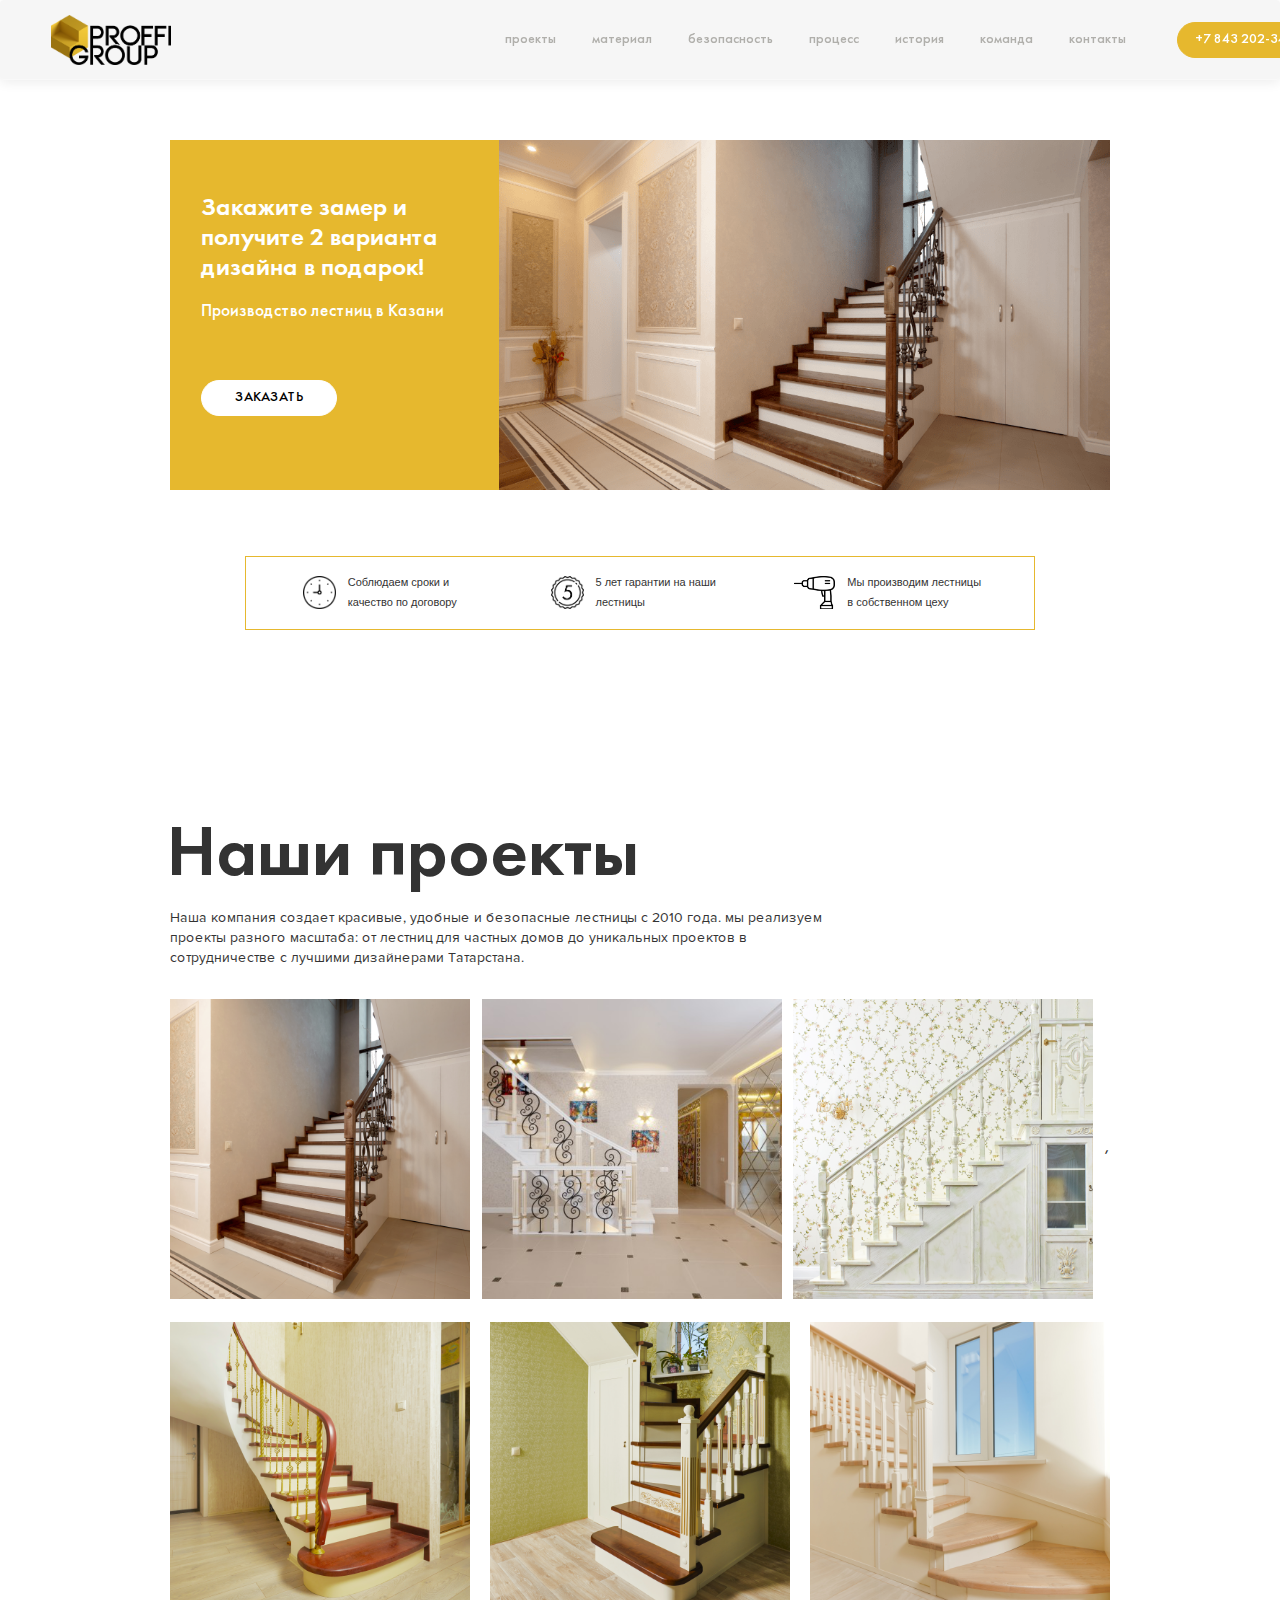
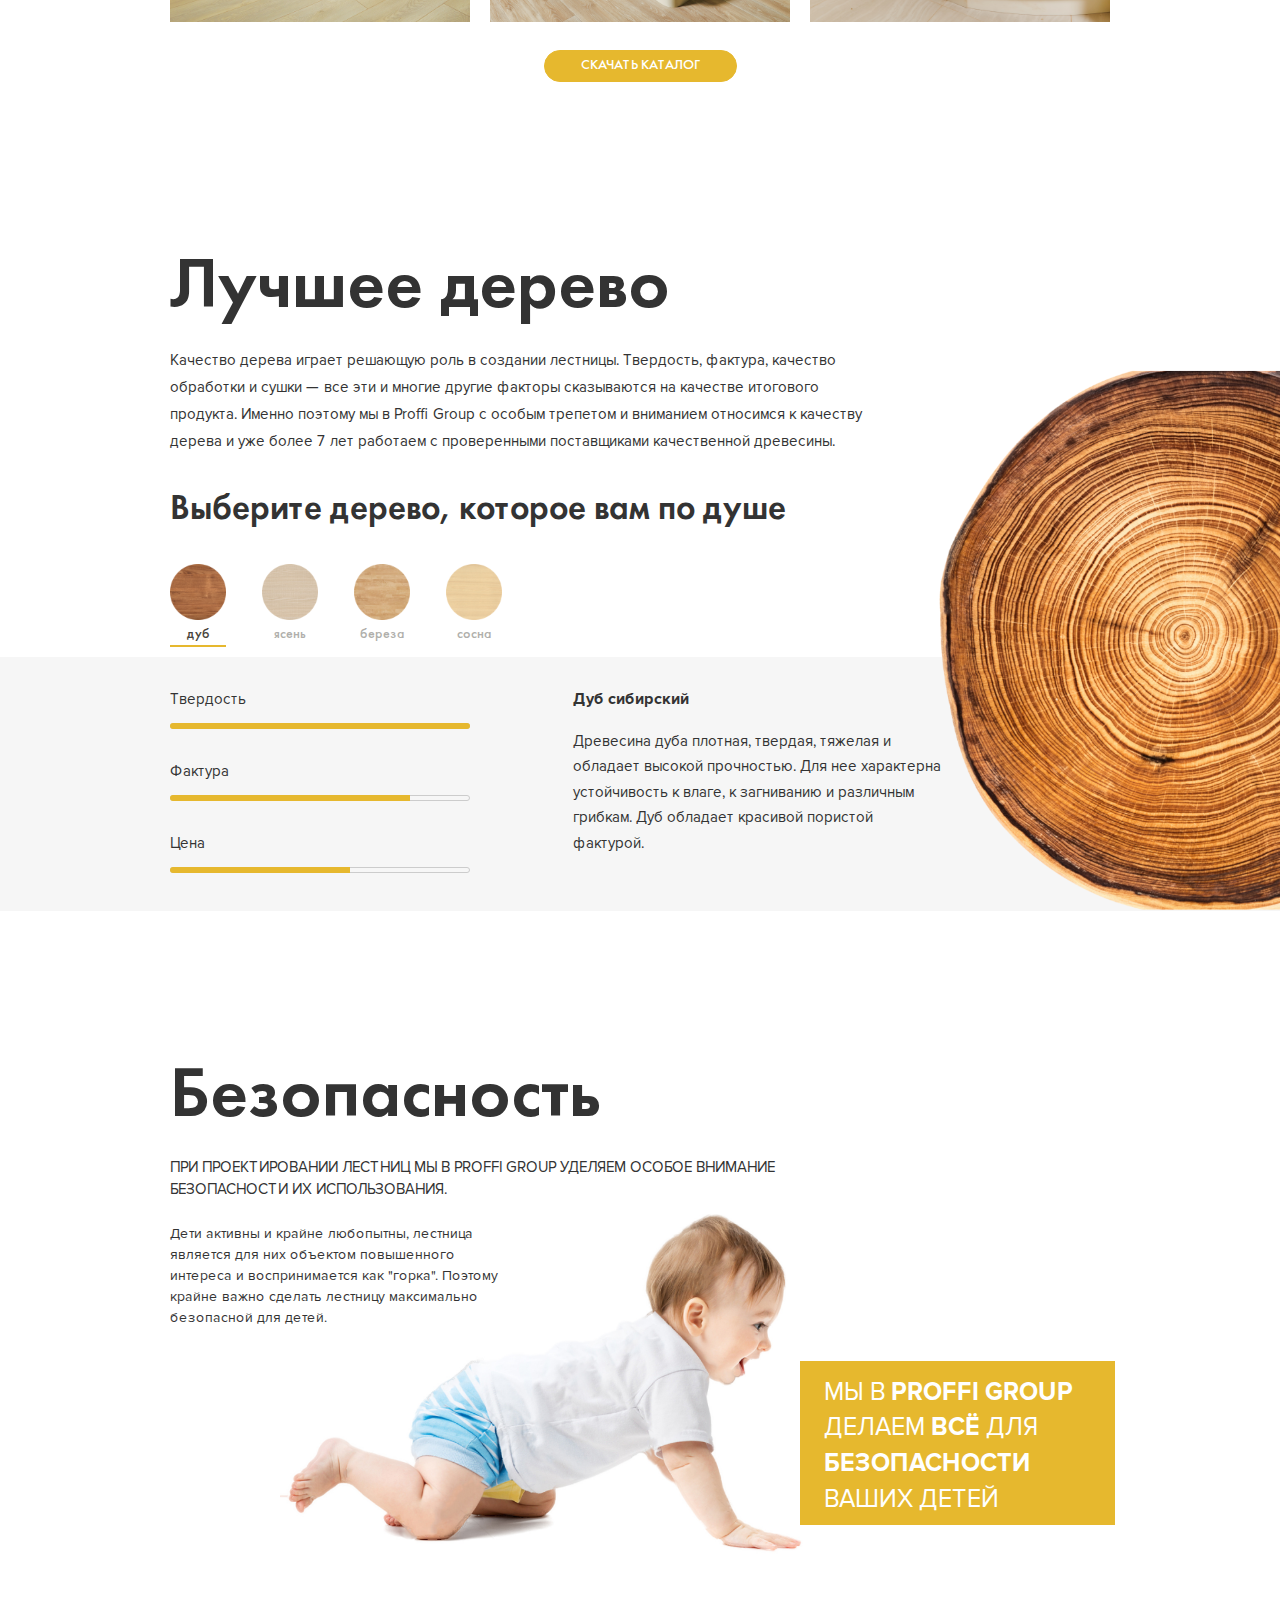
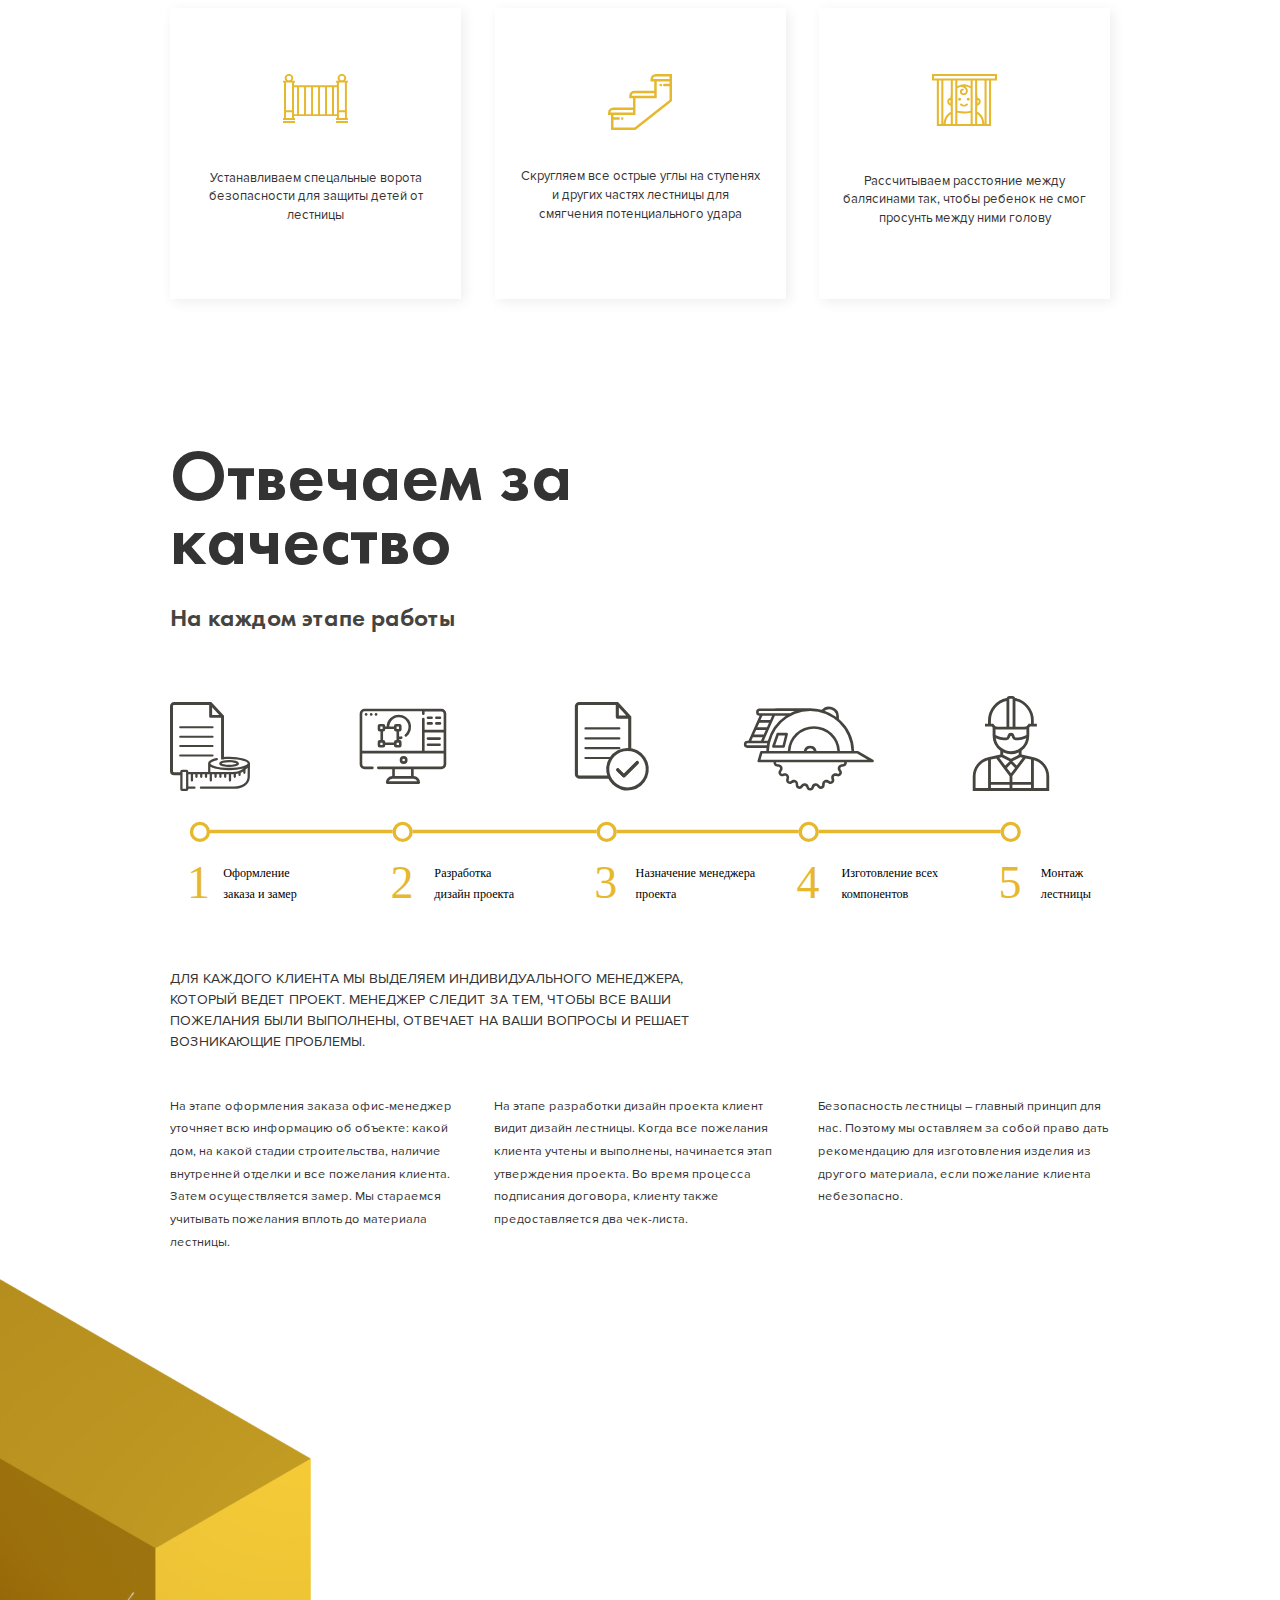
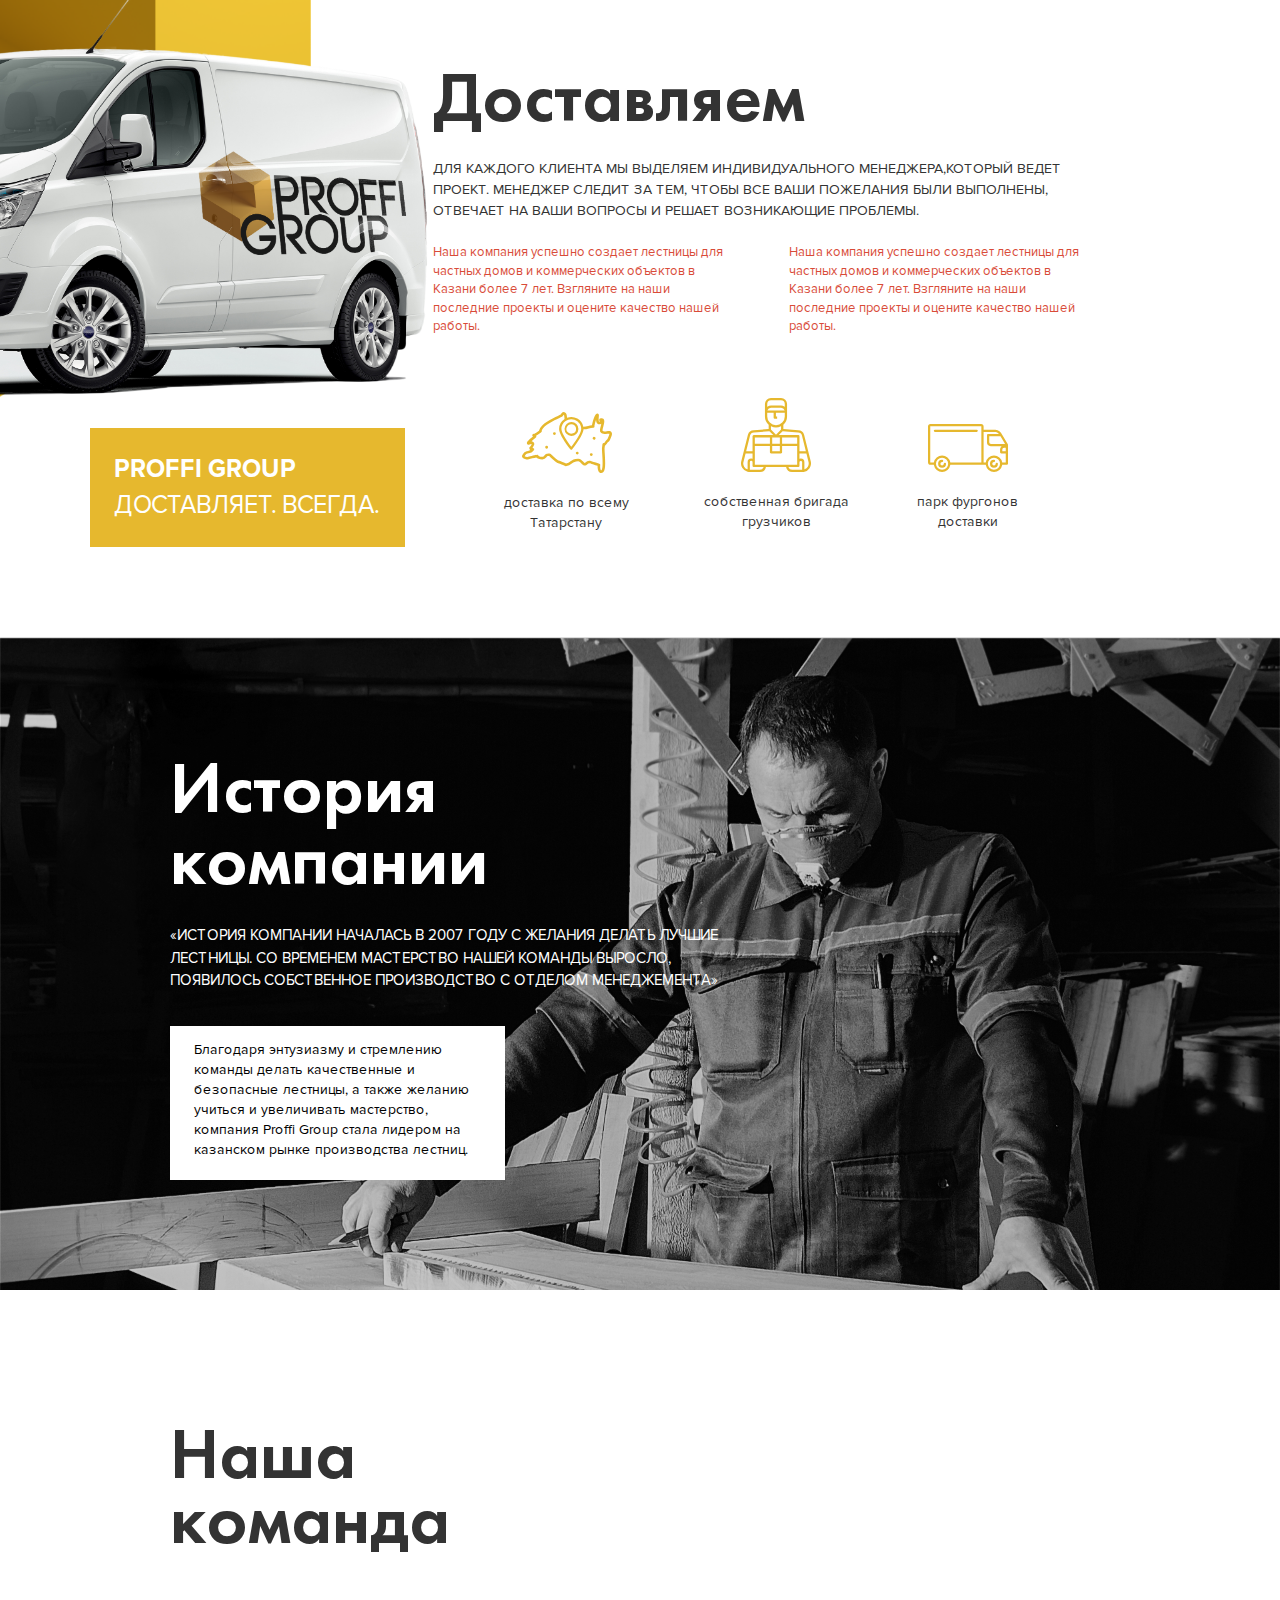
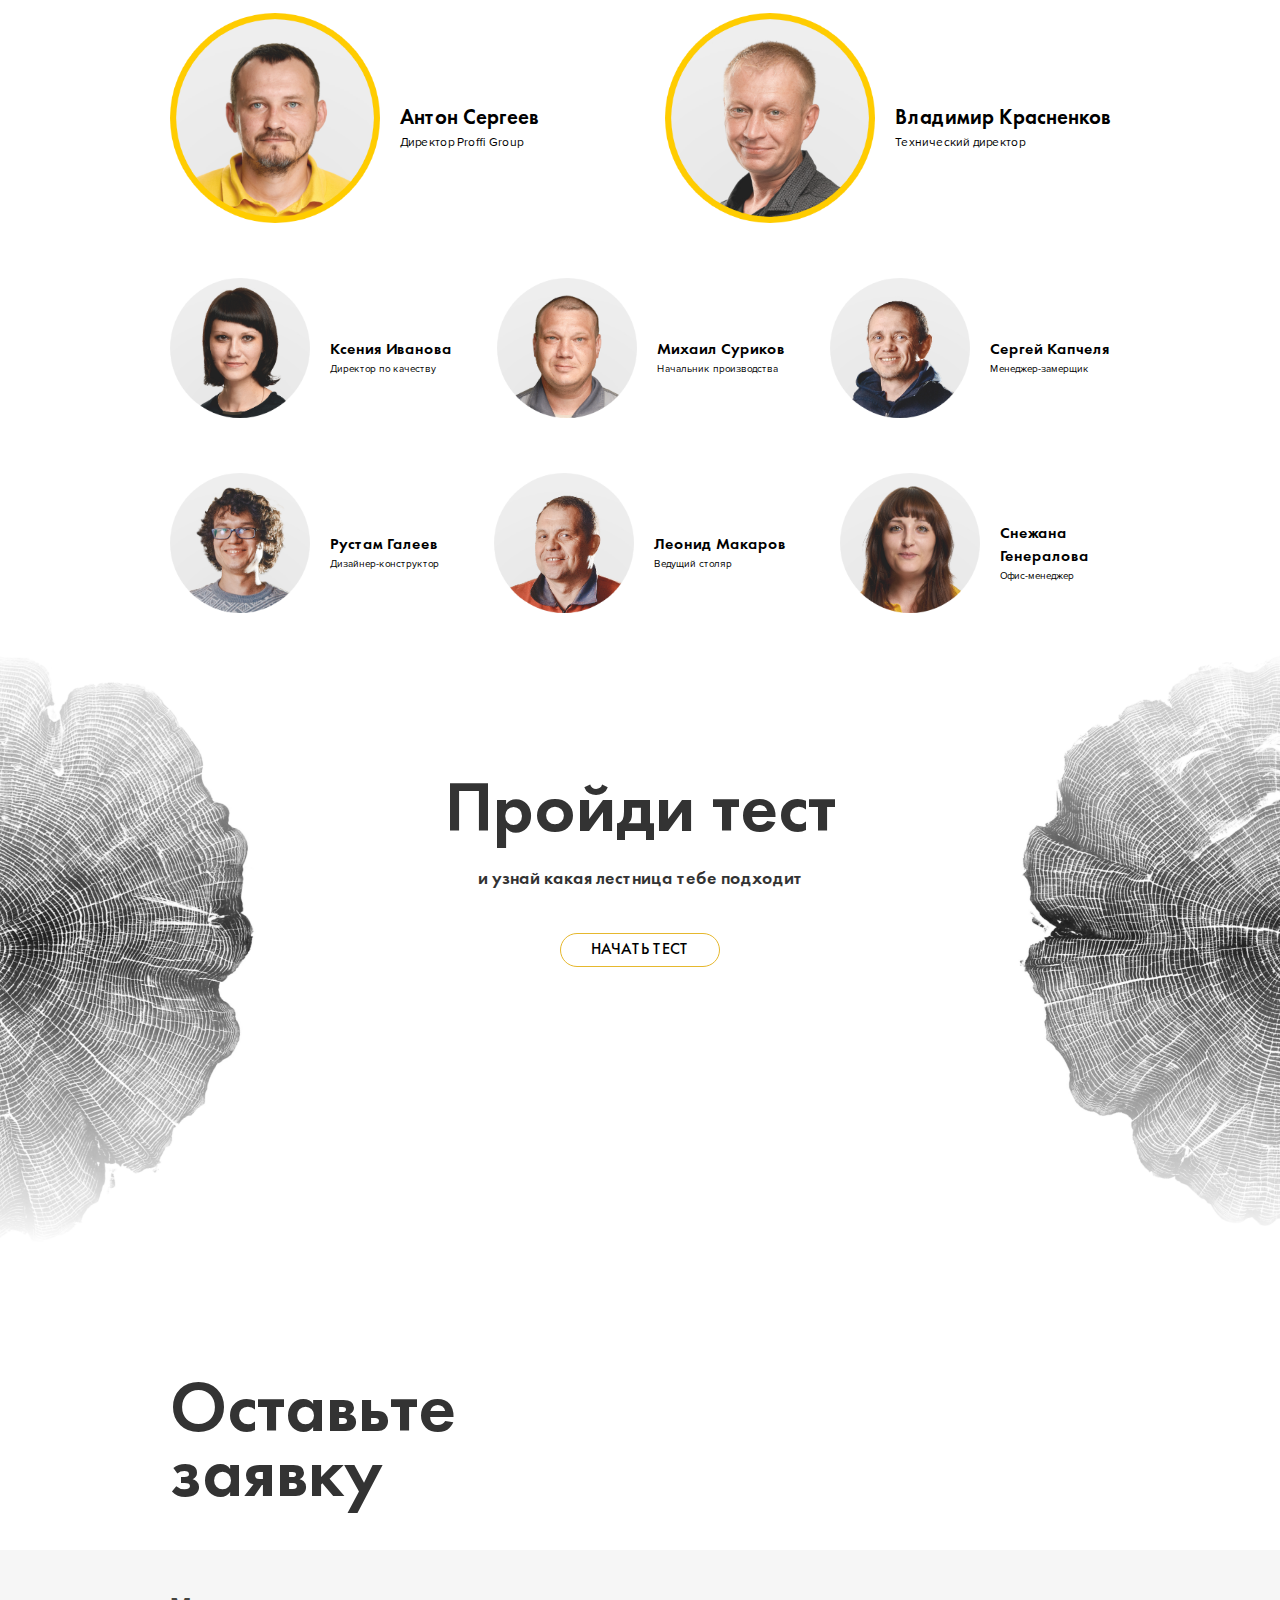
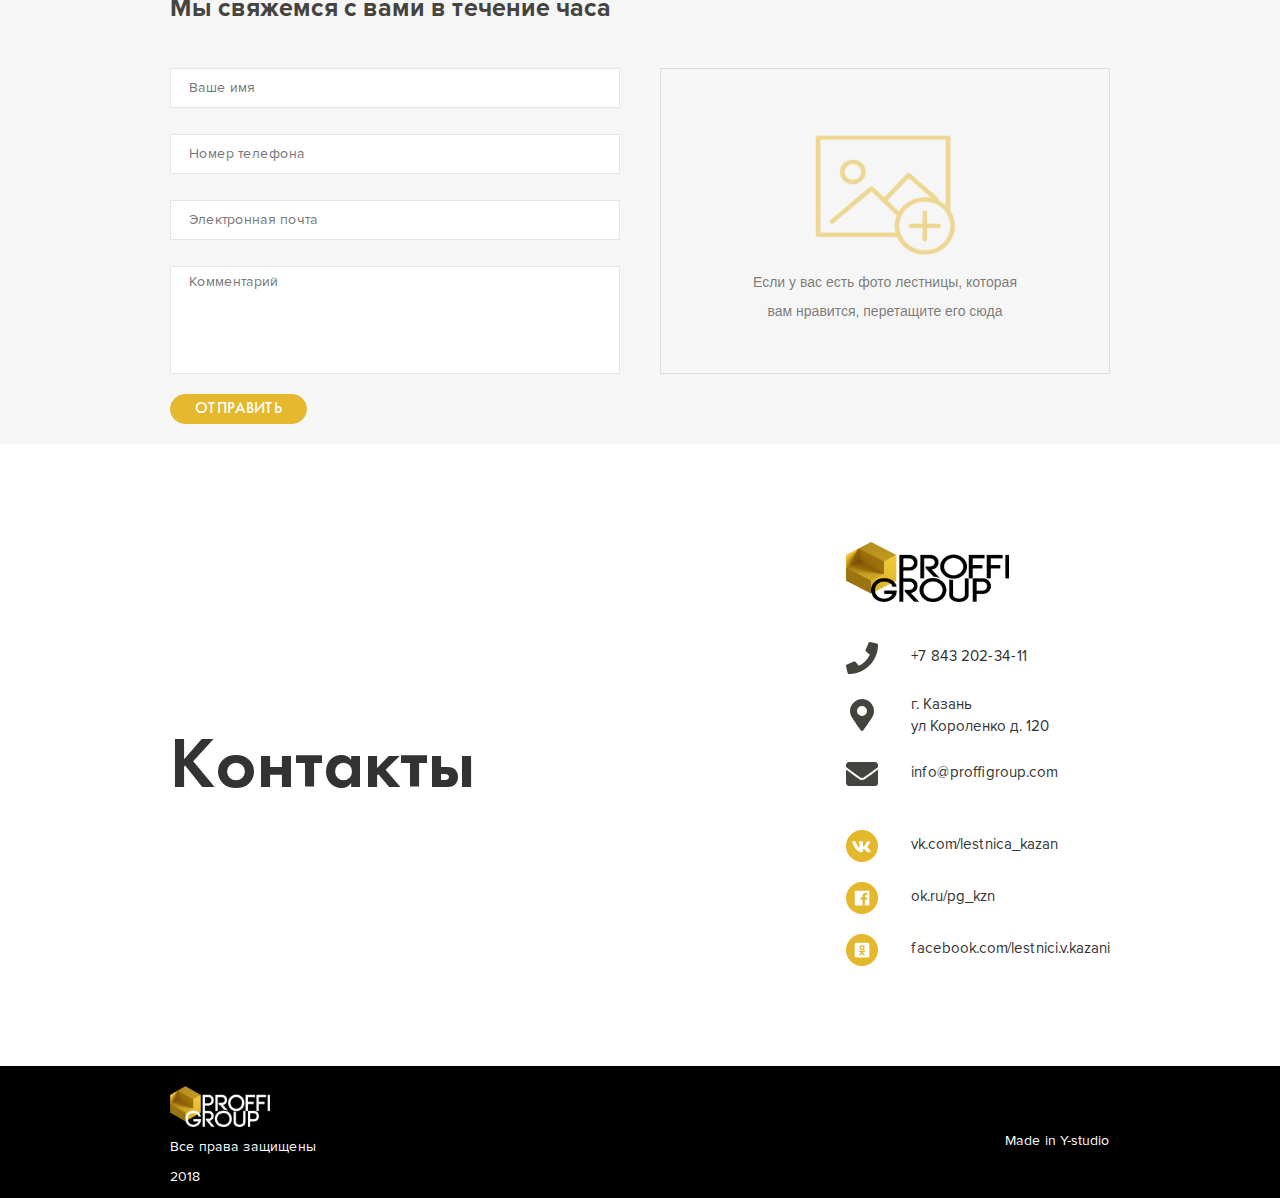
==== commit c78320a6: "Превьюхи готовы" ====
--- a/index.html
+++ b/index.html
@@ -18,7 +18,7 @@
     <link href="css/style_mobile.css" rel="stylesheet">
 
 </head>
-<body data-path="" class="cases_open">
+<body data-path="img/">
 <div id="preloader">
     <div id="load">
         <div class="loaderInner"></div>
@@ -148,21 +148,21 @@
                         <img src="img/preview/pic 1.png" class="projects__preview-img">
                         <div class="projects__preview-shade">
                             <span class="projects__preview-text">Персефона</span>
-                            <a class="projects__preview-btn btn btn_yellow-brd">подробнее</a>
+                            <a class="projects__preview-btn btn btn_yellow-brd" data-current="0">подробнее</a>
                         </div>
                     </div>
                     <div class="projects__preview-item">
                         <img src="img/preview/pic 2.png" class="projects__preview-img">
                         <div class="projects__preview-shade">
                             <span class="projects__preview-text">Дионис</span>
-                            <a class="projects__preview-btn btn btn_yellow-brd">подробнее</a>
+                            <a class="projects__preview-btn btn btn_yellow-brd" data-current="1">подробнее</a>
                         </div>
                     </div>
                     <div class="projects__preview-item">
                         <img src="img/preview/pic 3.png" class="projects__preview-img">
                         <div class="projects__preview-shade">
                             <span class="projects__preview-text">Афина</span>
-                            <a class="projects__preview-btn btn btn_yellow-brd">подробнее</a>
+                            <a class="projects__preview-btn btn btn_yellow-brd" data-current="2">подробнее</a>
                         </div>
                     </div>,
                 </div>
@@ -171,21 +171,21 @@
                         <img src="img/preview/pic 4.png" class="projects__preview-img">
                         <div class="projects__preview-shade">
                             <span class="projects__preview-text">Филарета</span>
-                            <a class="projects__preview-btn btn btn_yellow-brd">подробнее</a>
+                            <a class="projects__preview-btn btn btn_yellow-brd" data-current="3">подробнее</a>
                         </div>
                     </div>
                     <div class="projects__preview-item">
                         <img src="img/preview/pic 5.png" class="projects__preview-img">
                         <div class="projects__preview-shade">
                             <span class="projects__preview-text">Эскада</span>
-                            <a class="projects__preview-btn btn btn_yellow-brd">подробнее</a>
+                            <a class="projects__preview-btn btn btn_yellow-brd" data-current="4">подробнее</a>
                         </div>
                     </div>
                     <div class="projects__preview-item">
                         <img src="img/preview/pic 6.png" class="projects__preview-img">
                         <div class="projects__preview-shade">
                             <span class="projects__preview-text">Фемида</span>
-                            <a class="projects__preview-btn btn btn_yellow-brd">подробнее</a>
+                            <a class="projects__preview-btn btn btn_yellow-brd" data-current="5">подробнее</a>
                         </div>
                     </div>
                 </div>
@@ -586,16 +586,20 @@
             <a class="btn btn_yellow-brd preview-mobile__btn">Назад</a>
         </div>
     </section>
-<section class="cases flexible cases_opened">
-    <div class="cases__info flexible">
-        <span class="cases__header header" id="cHeader">Афина</span>
-        <span class="cases__description" id="cDescr1">Лестница изготовлена из дуба и покрашена
+<section class="cases flexible">
+    <div class="cases__info cases__position flexible">
+        <span class="cases__back-button"><img src="img/opened_cases/buttonBack.png" alt="" class="cases__btn-img"></span>
+        <div class="flexible cases__position">
+            <span class="cases__header header" id="cHeader">Афина</span>
+            <span class="cases__description" id="cDescr1">Лестница изготовлена из дуба и покрашена
             в белый цвет с применением технологии патинирования.
             В подлестничное пространство вмонтирован шкаф.</span>
-        <span class="cases__description" id="cDescr2">Перед нами стояла задача создать лестницу для комнаты отдыха.
+            <span class="cases__description" id="cDescr2">Перед нами стояла задача создать лестницу для комнаты отдыха.
             Заказчик хотел, чтобы лестница вписывалась в атмосферу комнаты, для этого было принято решение сделать светлую лестницу с эффектом «старины».</span>
-    </div>
-    <div class="cases__image" style="background-image: url(img/opened_cases/pic_3.jpg)">
+        </div>
+        <span class="cases__btn btn btn_yellow">ХОЧУ ТАК ЖЕ!</span>
+    </div>
+    <div class="cases__image" id="cImage" style="background-image: url(img/opened_cases/pic_3.jpg)">
 
     </div>
 </section>
@@ -694,6 +698,7 @@
 
 <!-- Core JavaScript Files -->
 <script src="js/main.js"></script>
+<script src="js/cases.js"></script>
 
 <!-- Drag and Drop upload -->
 <script src="js/upload.js"></script>
--- a/css/style.css
+++ b/css/style.css
@@ -676,8 +676,12 @@
 }
 
 .cases__info {
-    padding: 3rem 5.6rem 7rem;
+    padding: 3rem 5.6rem 5rem;
     width:34%;
+    height:100%;
+}
+
+.cases__position {
     -webkit-box-orient:vertical;
     -webkit-box-direction:normal;
     -ms-flex-direction:column;
@@ -692,7 +696,17 @@
     background-size: cover;
 }
 
-
+.cases__description {
+    font-family: "Proxima Nova Rg", sans-serif;
+    font-size: 1.3rem;
+    font-weight:normal;
+    line-height: 2rem;
+    margin-top: 2rem;
+}
+.cases__back-button {
+    cursor: pointer;
+
+}
 
 
 /* preview mobile */
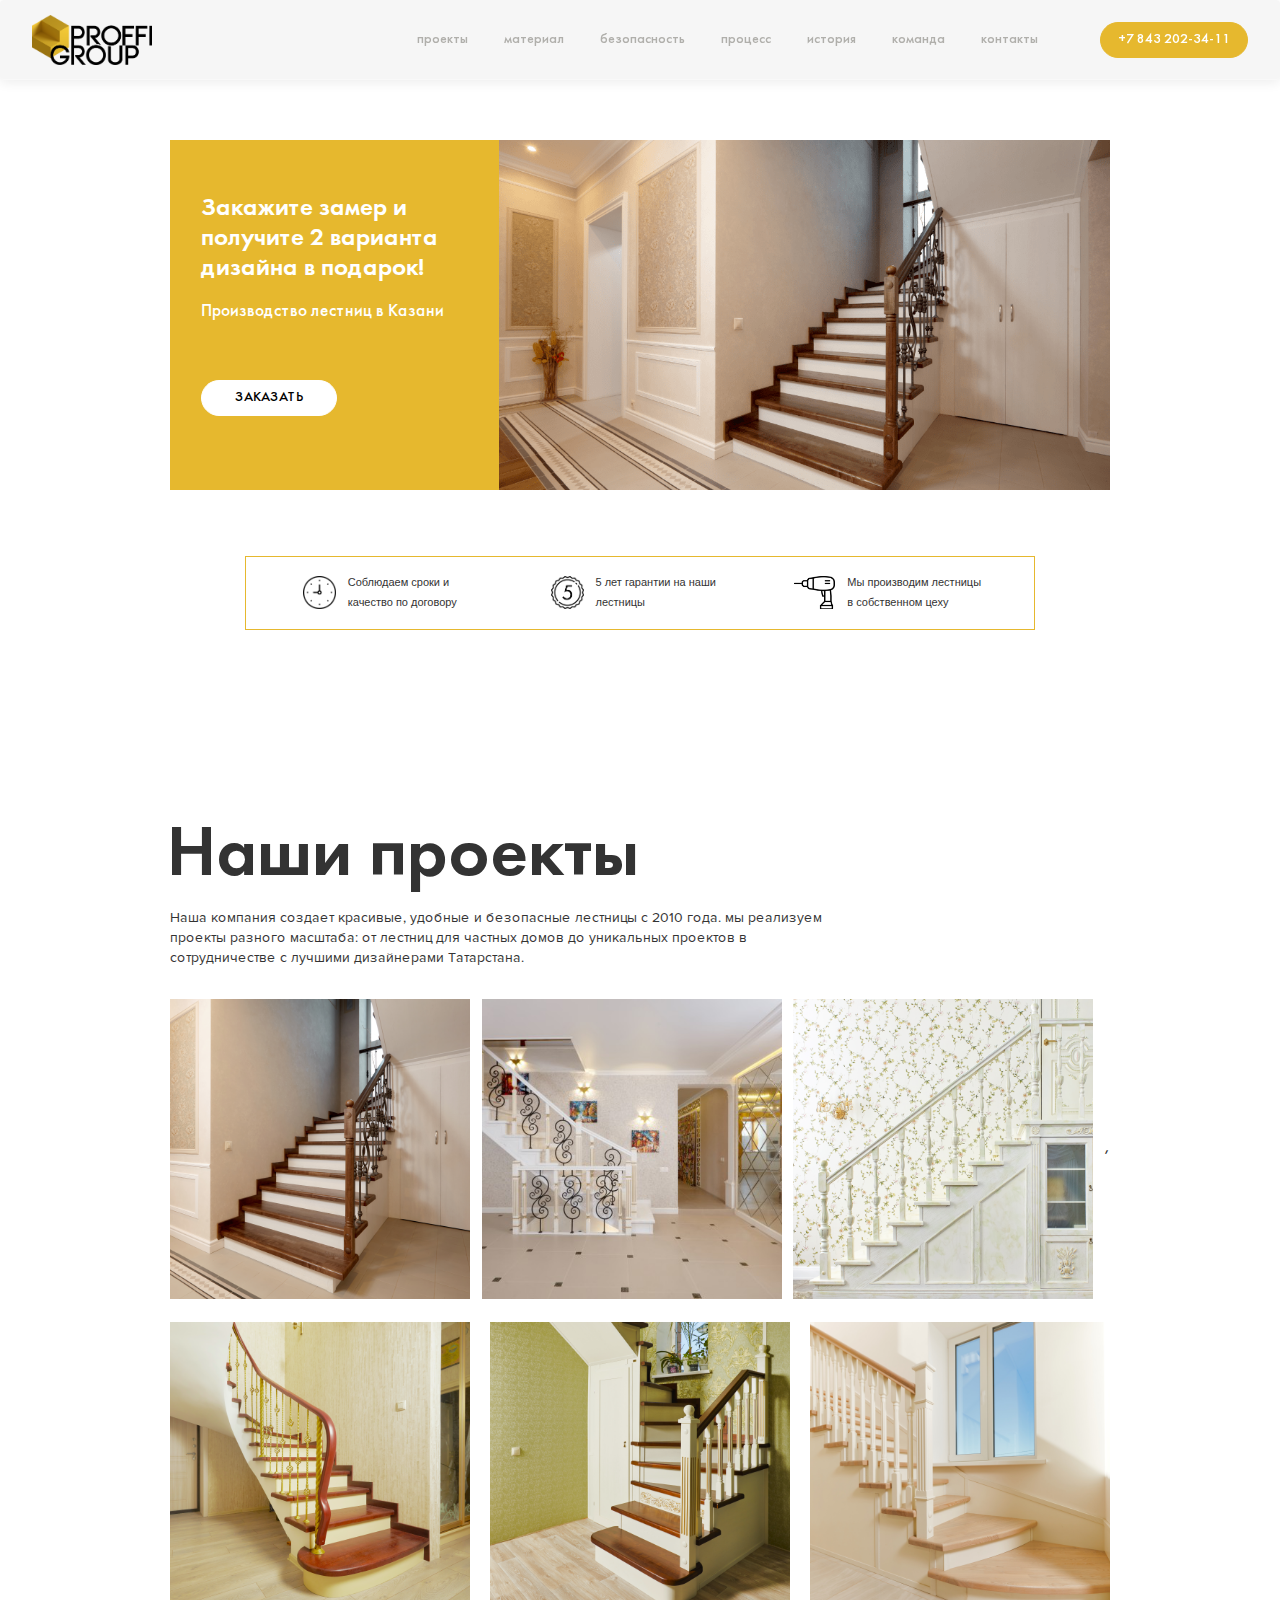
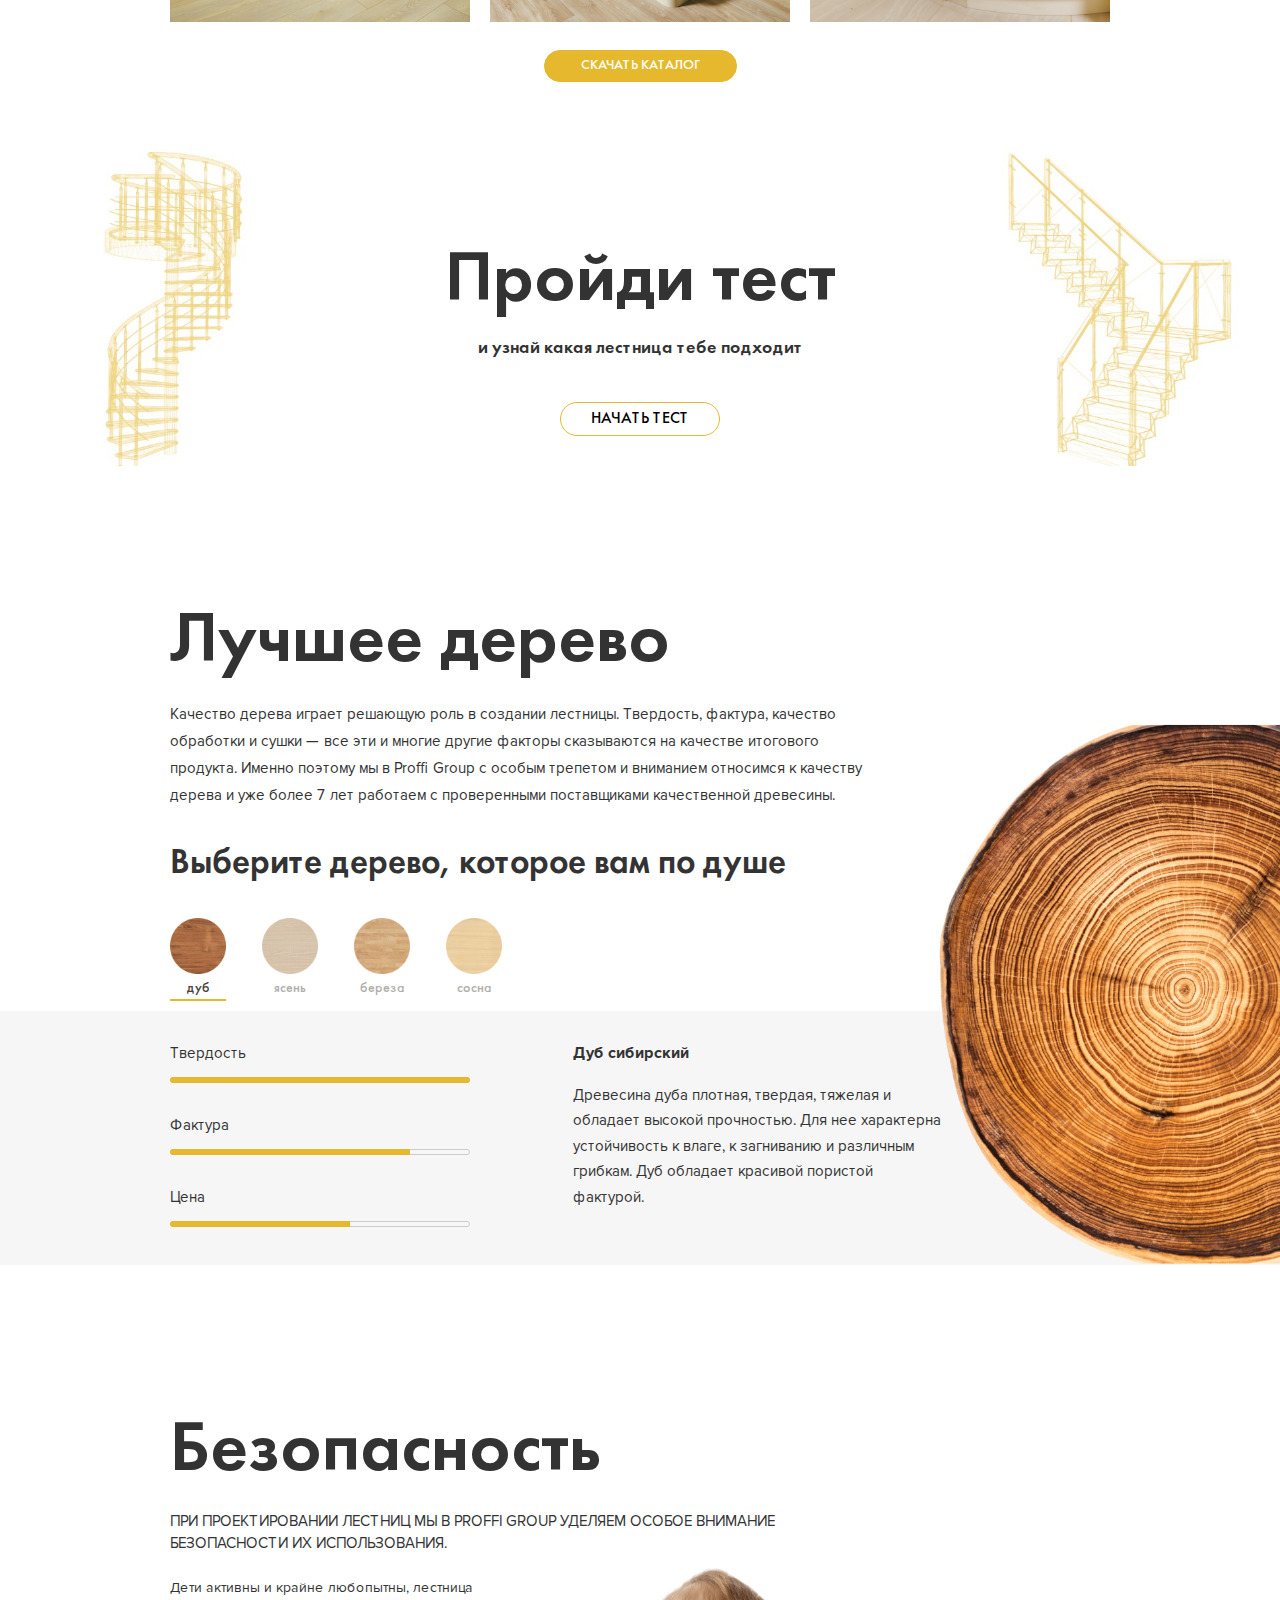
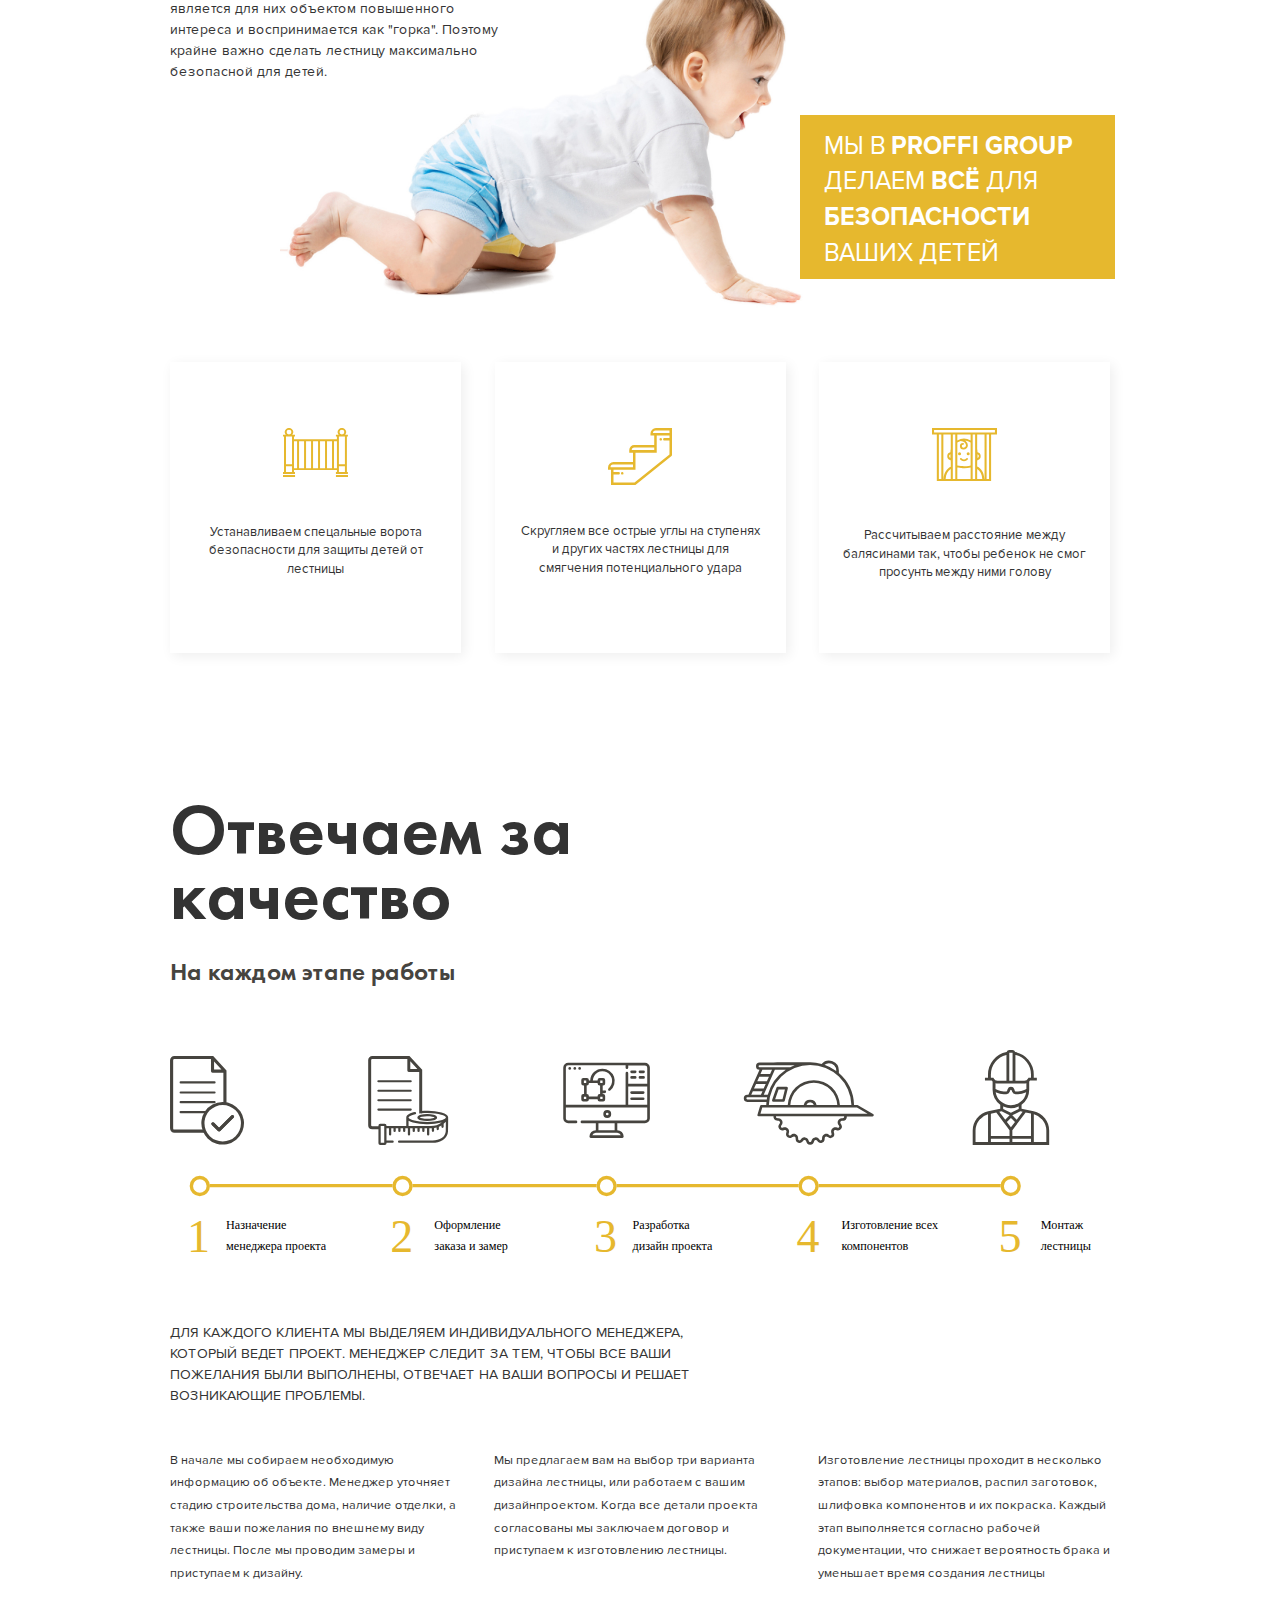
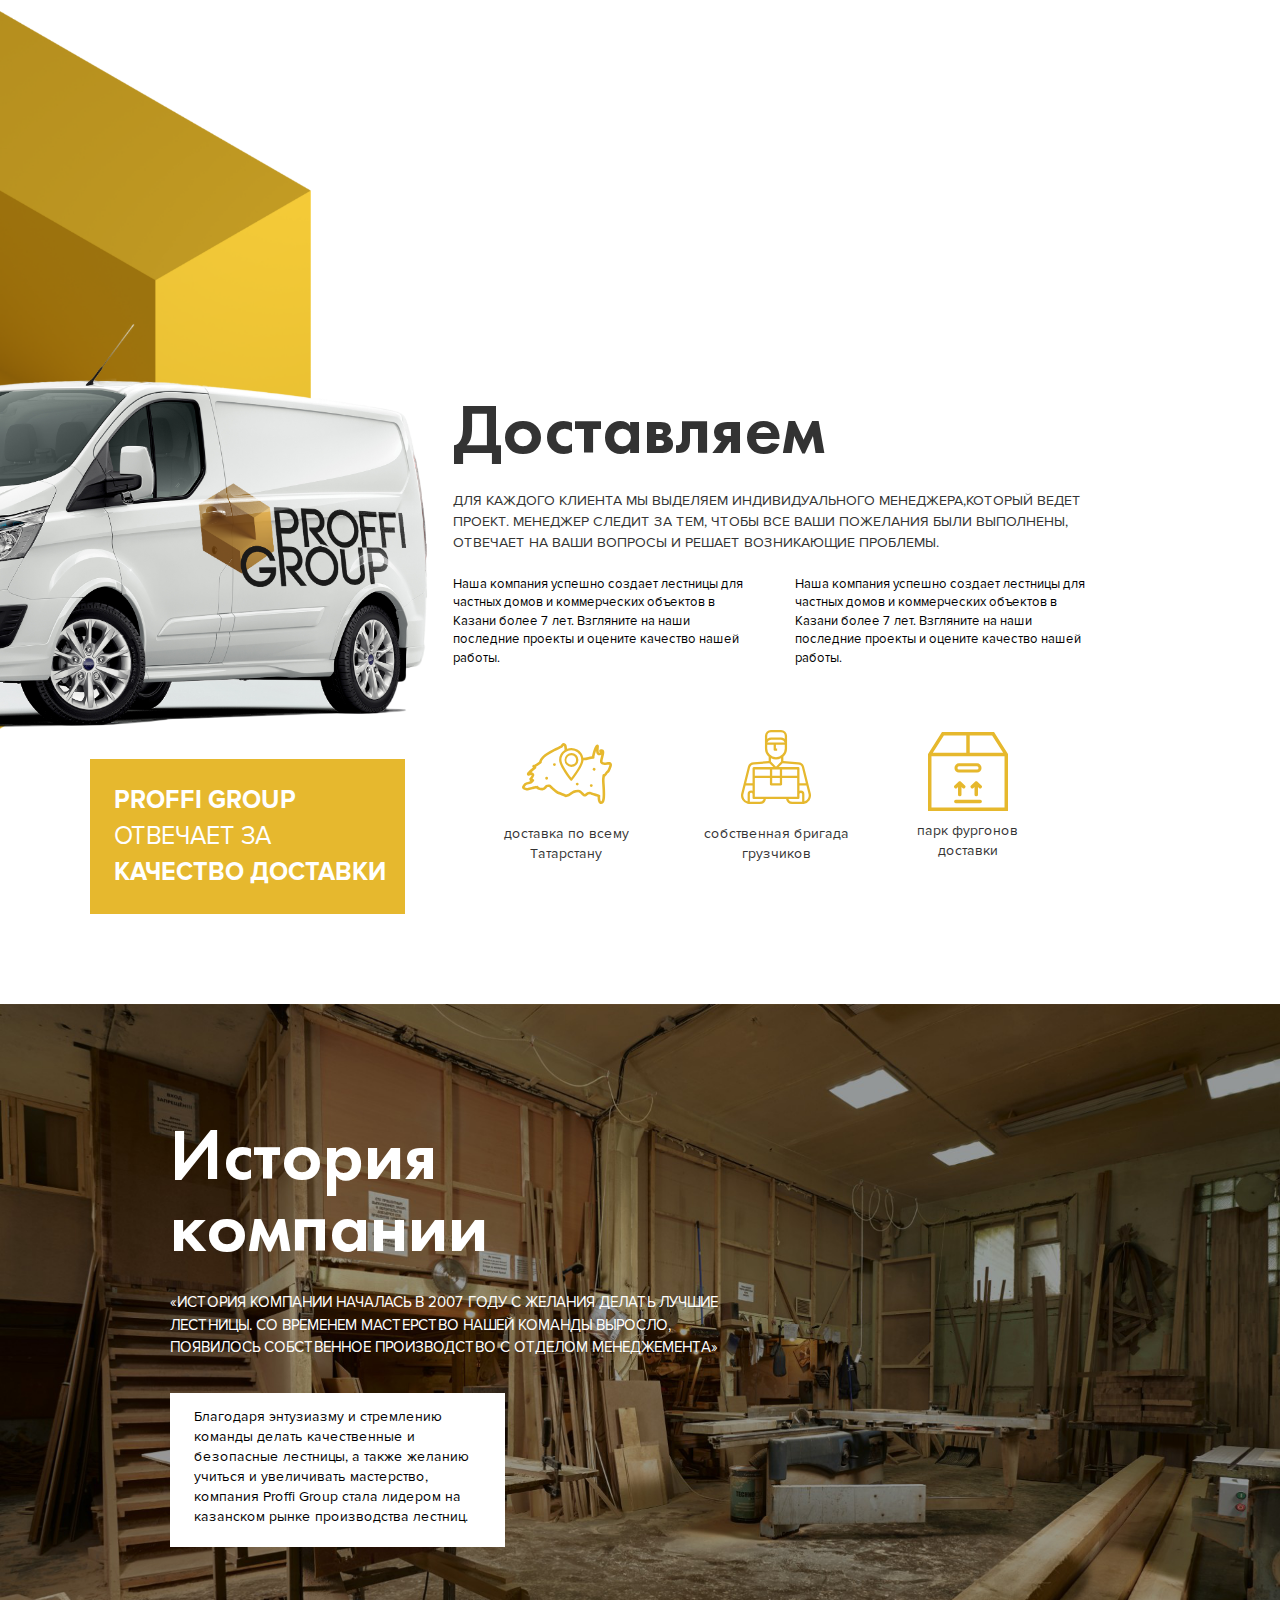
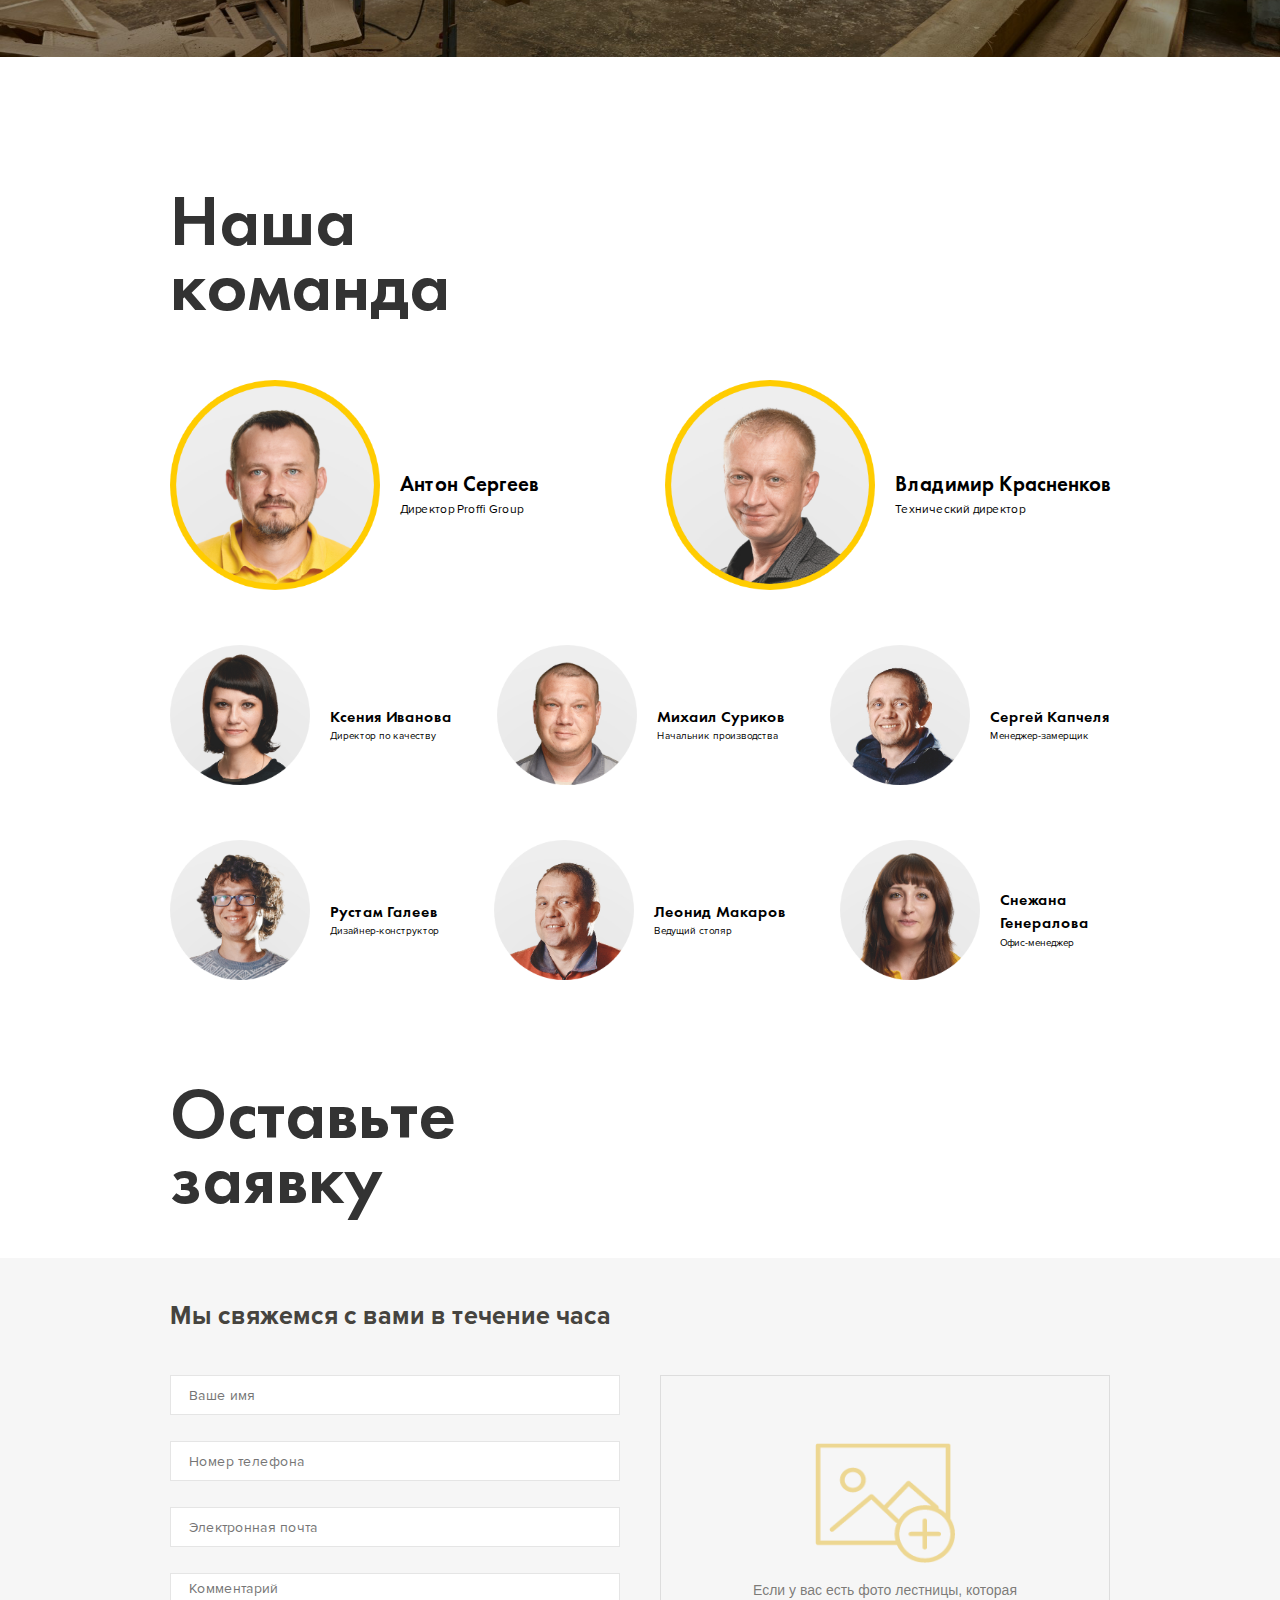
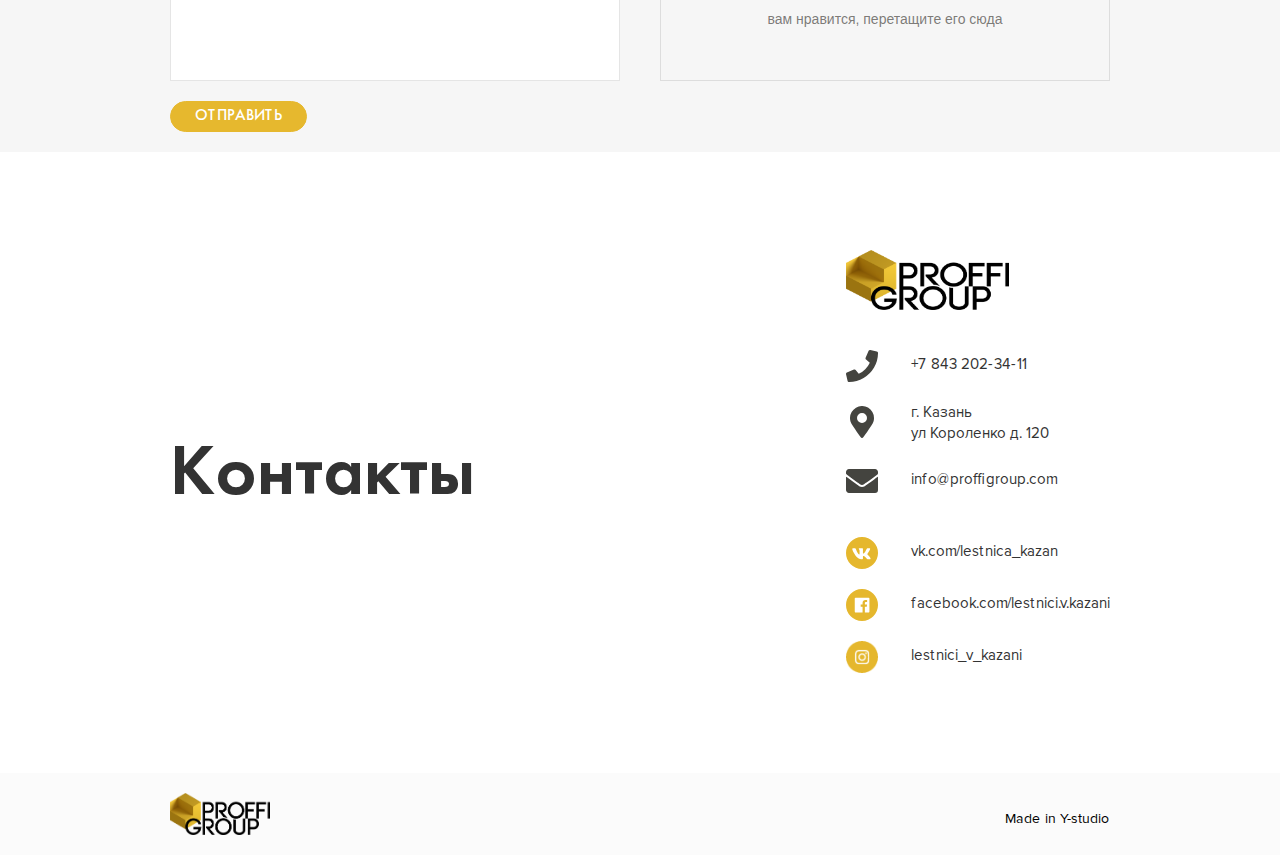
==== commit 224c241e: "все исправлено для десктопа кроме дрег анд дроп" ====
--- a/index.html
+++ b/index.html
@@ -196,6 +196,16 @@
         </div>
     </div>
 </section>
+<section class="section flexible backgrounded-quiz">
+    <div class="section__content">
+        <div class="questions flexible">
+            <span class="question__header header">Пройди тест</span>
+            <span class="question__header_mobile header">Соберите лестницу своей мечты</span>
+            <span class="question__sub-header">и узнай какая лестница тебе подходит</span>
+            <a class="question__btn btn btn_yellow-brd">НАЧАТЬ ТЕСТ</a>
+        </div>
+    </div>
+</section>
 <section class="section section_relative flexible" id="materials">
     <div class="wood"></div>
     <div class="section__content">
@@ -321,13 +331,27 @@
             <div class="workflow__quality_mobile"></div>
             <div class="workflow__orders flexible">
                 <span class="workflow__order">
-                    На этапе оформления заказа офис-менеджер уточняет всю информацию об объекте: какой дом, на какой стадии строительства, наличие внутренней отделки и все пожелания клиента. Затем осуществляется замер. Мы стараемся учитывать пожелания вплоть до материала лестницы.
+                    В начале мы собираем необходимую
+                    информацию об объекте. Менеджер уточняет
+                    стадию строительства дома, наличие отделки, а
+                    также ваши пожелания по внешнему виду
+                    лестницы. После мы проводим замеры и
+                    приступаем к дизайну.
                 </span>
                 <span class="workflow__order">
-                    На этапе разработки дизайн проекта клиент видит дизайн лестницы. Когда все пожелания клиента учтены и выполнены, начинается этап утверждения проекта. Во время процесса подписания договора, клиенту также предоставляется два чек-листа.
+                    Мы предлагаем вам на выбор три варианта
+                    дизайна лестницы, или работаем с вашим дизайнпроектом.
+                    Когда все детали проекта согласованы
+                    мы заключаем договор и приступаем к
+                    изготовлению лестницы.
                 </span>
                 <span class="workflow__order">
-                    Безопасность лестницы – главный принцип для нас. Поэтому мы оставляем за собой право дать рекомендацию для изготовления изделия из другого материала, если пожелание клиента небезопасно.
+                    Изготовление лестницы проходит в несколько
+                    этапов: выбор материалов, распил заготовок,
+                    шлифовка компонентов и их покраска. Каждый
+                    этап выполняется согласно рабочей
+                    документации, что снижает вероятность брака и
+                    уменьшает время создания лестницы
                 </span>
             </div>
         </div>
@@ -364,7 +388,8 @@
         <div class="logistic-footer flexible">
             <div class="logistic-footer__slogan-block">
                     <span class="logistic-footer__slogan-text">
-                        <b>PROFFI GROUP</b><br/>ДОСТАВЛЯЕТ. ВСЕГДА.
+                        <b>PROFFI GROUP</b>
+                        ОТВЕЧАЕТ ЗА <b>КАЧЕСТВО&nbsp;ДОСТАВКИ</b>
                     </span>
             </div>
             <div class="logistic-footer__symbols flexible">
@@ -473,16 +498,6 @@
                     </div>
                 </div>
             </div>
-        </div>
-    </div>
-</section>
-<section class="section flexible backgrounded-quiz">
-    <div class="section__content">
-        <div class="questions flexible">
-            <span class="question__header header">Пройди тест</span>
-            <span class="question__header_mobile header">Соберите лестницу своей мечты</span>
-            <span class="question__sub-header">и узнай какая лестница тебе подходит</span>
-            <a class="question__btn btn btn_yellow-brd">НАЧАТЬ ТЕСТ</a>
         </div>
     </div>
 </section>
@@ -550,12 +565,12 @@
                         <span class="iconed-list__item-text">vk.com/lestnica_kazan</span>
                     </li>
                     <li class="iconed-list__item">
-                        <a href="https://ok.ru/pg_kzn" target="_blank"><img src="img/contacts/fb.svg" class="iconed-list__item-img"></a>
-                        <span class="iconed-list__item-text">ok.ru/pg_kzn</span>
+                        <a href="https://facebook.com/proffi_group" target="_blank"><img src="img/contacts/fb.svg" class="iconed-list__item-img"></a>
+                        <span class="iconed-list__item-text">facebook.com/lestnici.v.kazani</span>
                     </li>
                     <li class="iconed-list__item">
-                        <a href="https://facebook.com/proffi_group" target="_blank"><img src="img/contacts/ok.svg" class="iconed-list__item-img"></a>
-                        <span class="iconed-list__item-text">facebook.com/lestnici.v.kazani</span>
+                        <a href="https://www.instagram.com/lestnici_v_kazani/" target="_blank"><img src="img/contacts/inst.png" class="iconed-list__item-img"></a>
+                        <span class="iconed-list__item-text">lestnici_v_kazani</span>
                     </li>
                 </ul>
             </div>
@@ -565,9 +580,7 @@
 <footer class="footer section flexible">
     <div class="section__content flexible">
         <div>
-            <img src="img/contacts/footer.png" alt="" class="footer__icon">
-            <span class="footer__text">Все права защищены</span>
-            <span class="footer__text">2018</span>
+            <img src="img/contacts/logo.png" alt="" class="footer__icon">
         </div>
         <div>
             <span class="footer__text">Made in Y-studio</span>
--- a/css/style.css
+++ b/css/style.css
@@ -664,6 +664,11 @@
     transition: top, opacity 1s ease-in-out;
 }
 
+.cases__header {
+
+    font-size: 5.2rem;
+}
+
 .cases_open {
     overflow:hidden;
 }
@@ -677,7 +682,7 @@
 
 .cases__info {
     padding: 3rem 5.6rem 5rem;
-    width:34%;
+    width:43%;
     height:100%;
 }
 
@@ -691,7 +696,7 @@
     align-items:flex-start;
 }
 .cases__image {
-    width:66%;
+    width:57%;
     height:100%;
     background-size: cover;
 }
@@ -1168,7 +1173,7 @@
 }
 
 .logistic__description-item {
-    color: #d94b38;
+    color: #000;
     width: 30.2rem;
     display: block;
     font-size: 1.3rem;
@@ -1230,7 +1235,7 @@
 
 .icon3 {
     width: 8rem;
-    margin-top: 2.6rem;
+    margin: 0 auto 1rem;
 }
 
 /* team block */
@@ -1522,7 +1527,7 @@
 }
 
 .questions {
-    min-height: 60rem;
+    min-height: 10rem;
     flex-direction: column;
     justify-content: flex-start;
 }
@@ -1559,9 +1564,9 @@
 /*  footer */
 .footer{
     width:100%;
-    height: 13.2rem;
-    background-color: #000;
-    color:#fff;
+    height: 8.2rem;
+    background-color: #fbfbfb;
+    color:#000;
     padding: 2rem 4rem !important;
 }
 
@@ -1674,7 +1679,7 @@
 }
 
 .backgrounded-quiz {
-    background-image: url(../img/quiz/bg_pic.png);
+    background-image: url(../img/quiz/bg_pic.jpg);
     background-size: 100%;
     background-repeat: no-repeat;
     background-position-x: 50%;
--- a/css/style_mobile.css
+++ b/css/style_mobile.css
@@ -630,6 +630,18 @@
     html {
         font-size: 14px;
     }
+
+    .navbar {
+        padding: 1.4rem 2rem;
+    }
+
+    .logistic {
+        margin-left: 2rem;
+    }
+
+    .navbar__list {
+        width:88rem;
+    }
 }
 
 @media (max-width: 1600px) {
@@ -637,6 +649,14 @@
     html {
         font-size: 12px;
     }
+
+    .navbar {
+        padding: 1.4rem 2rem;
+    }
+
+    .navbar__list {
+        width:86rem;
+    }
 }
 
 @media (max-width: 1400px) {
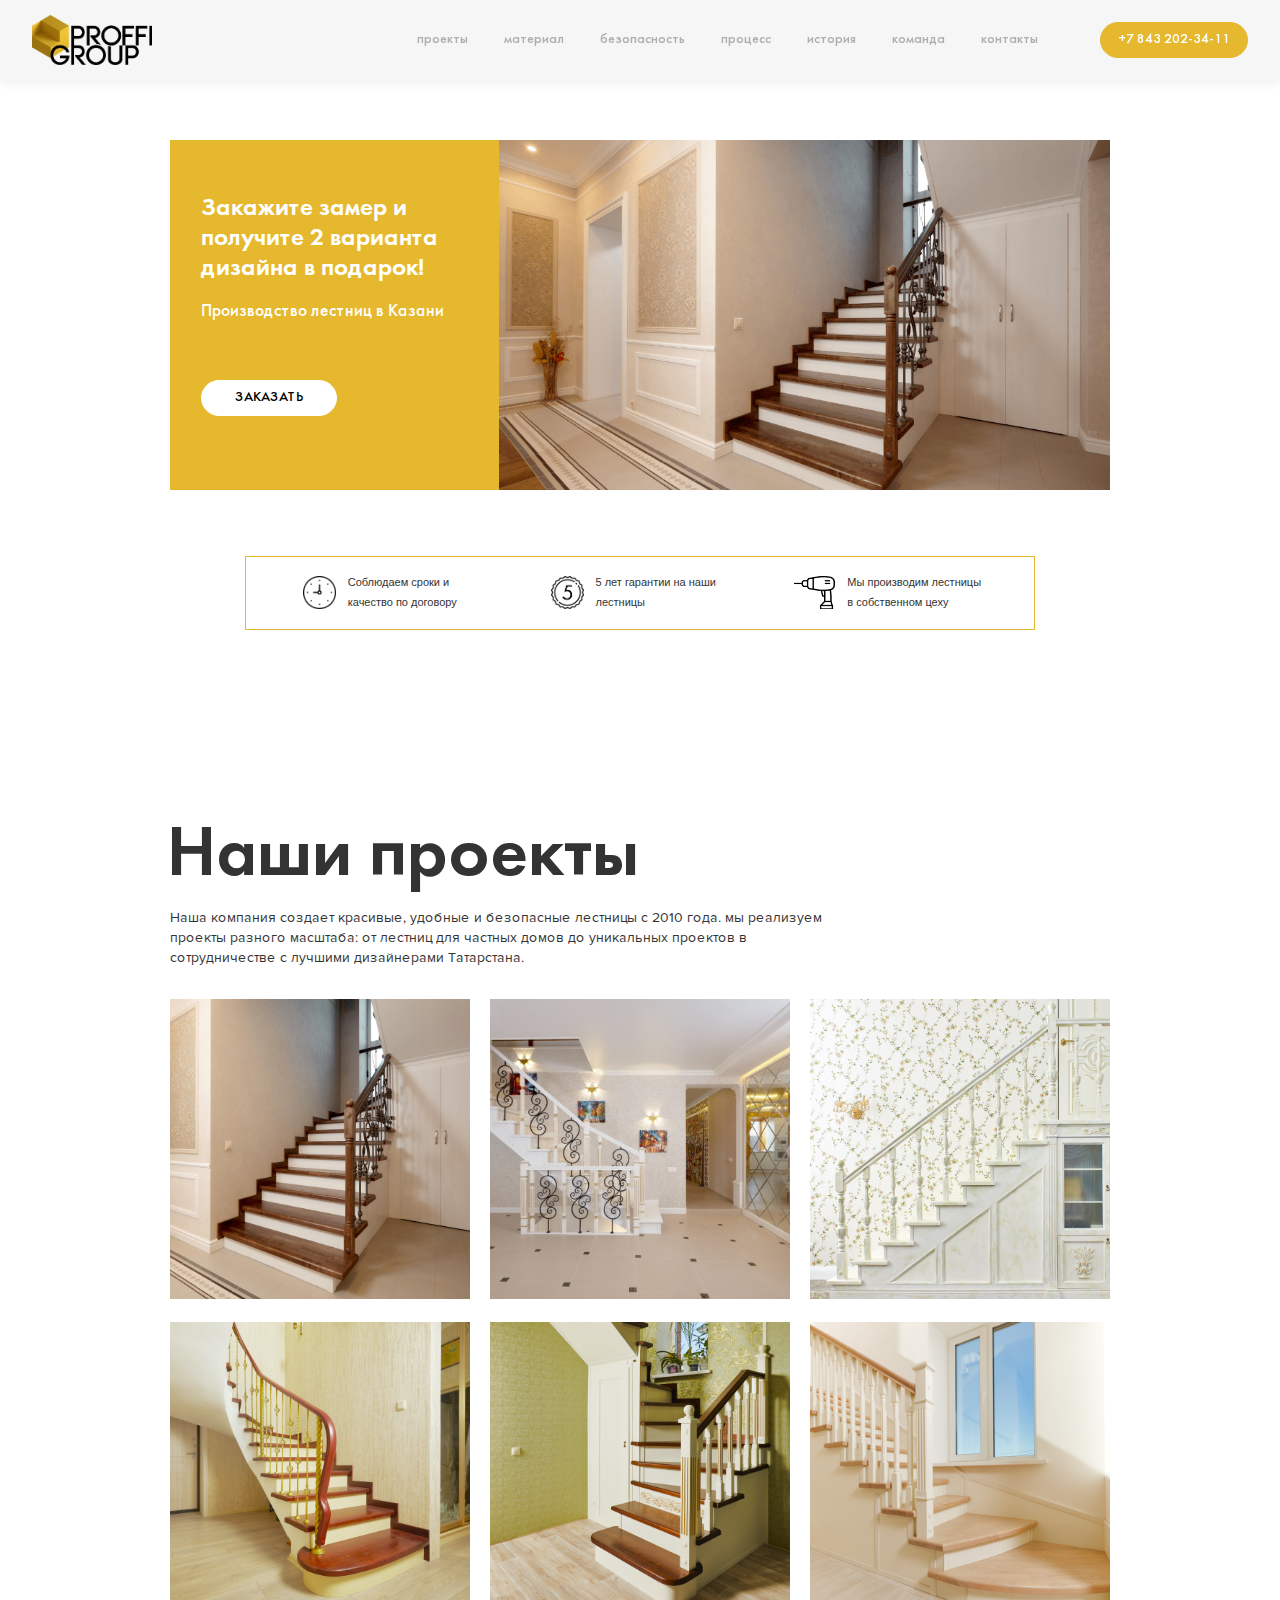
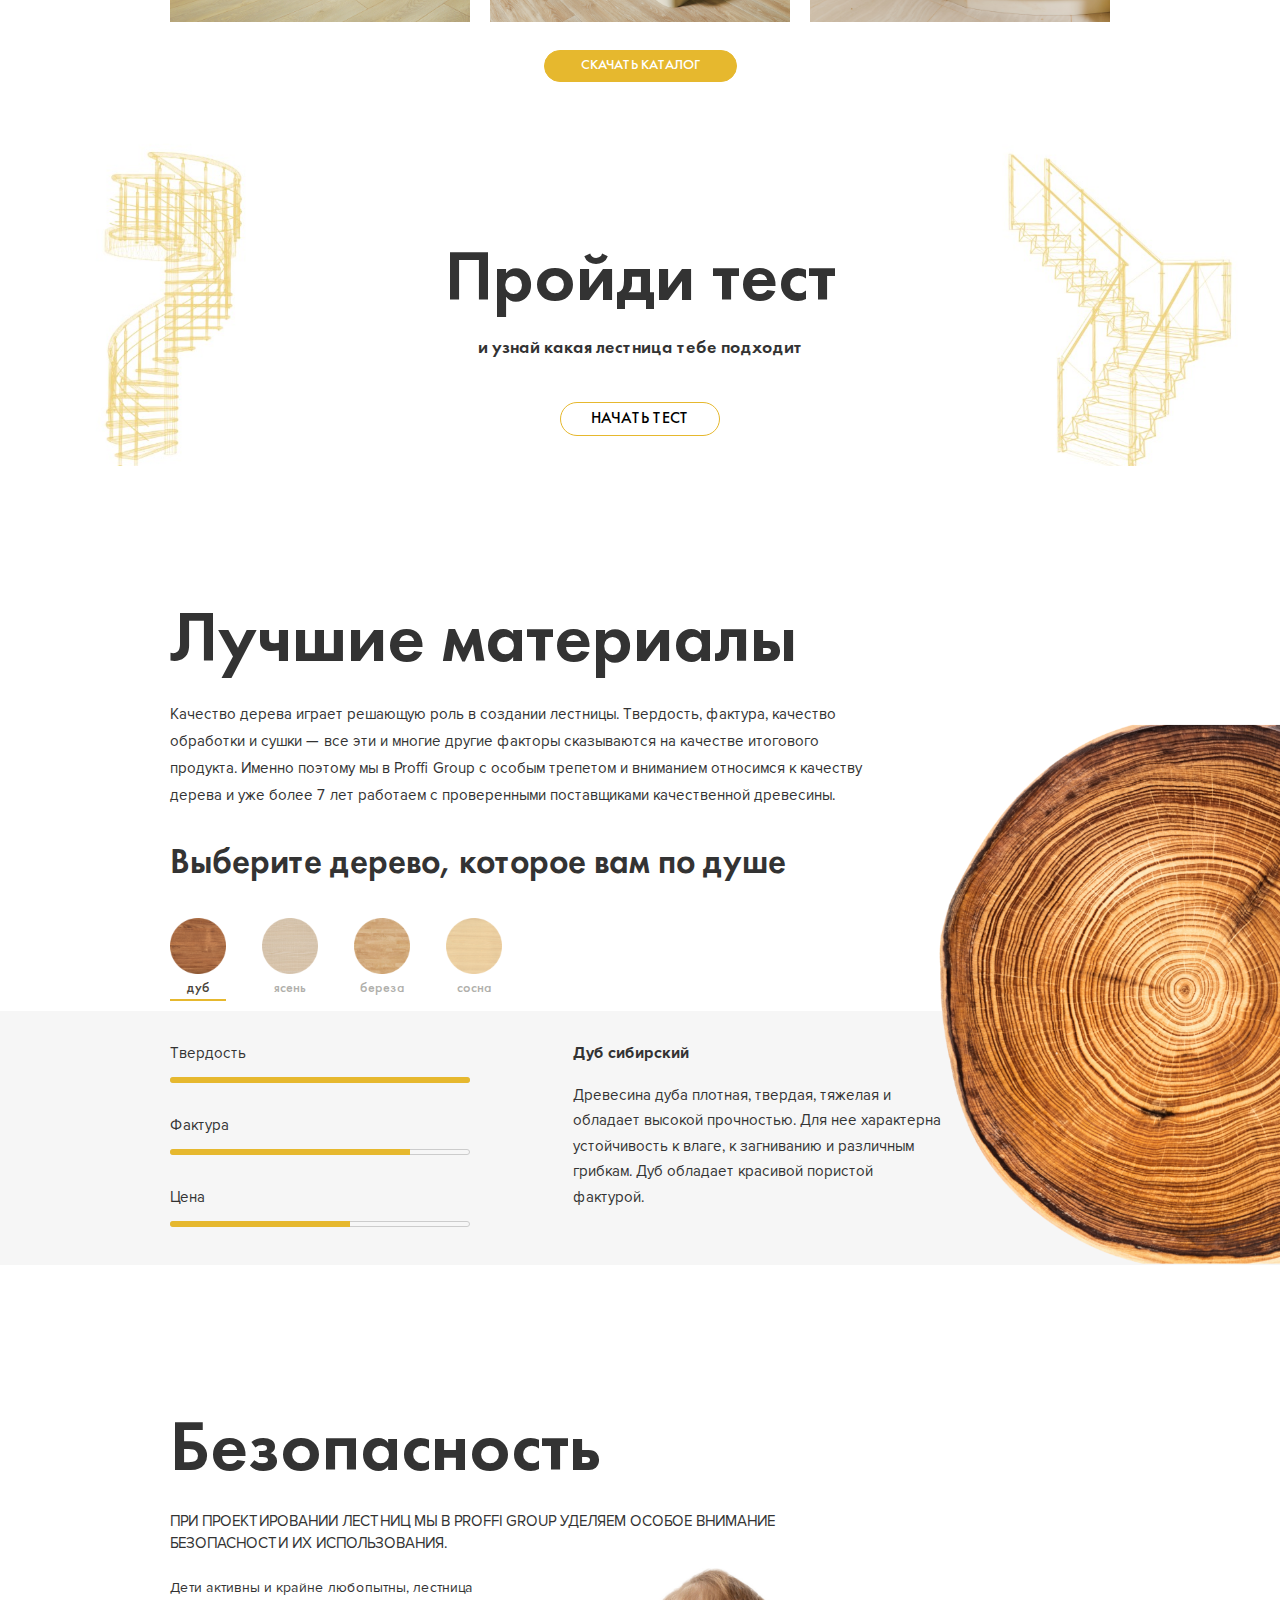
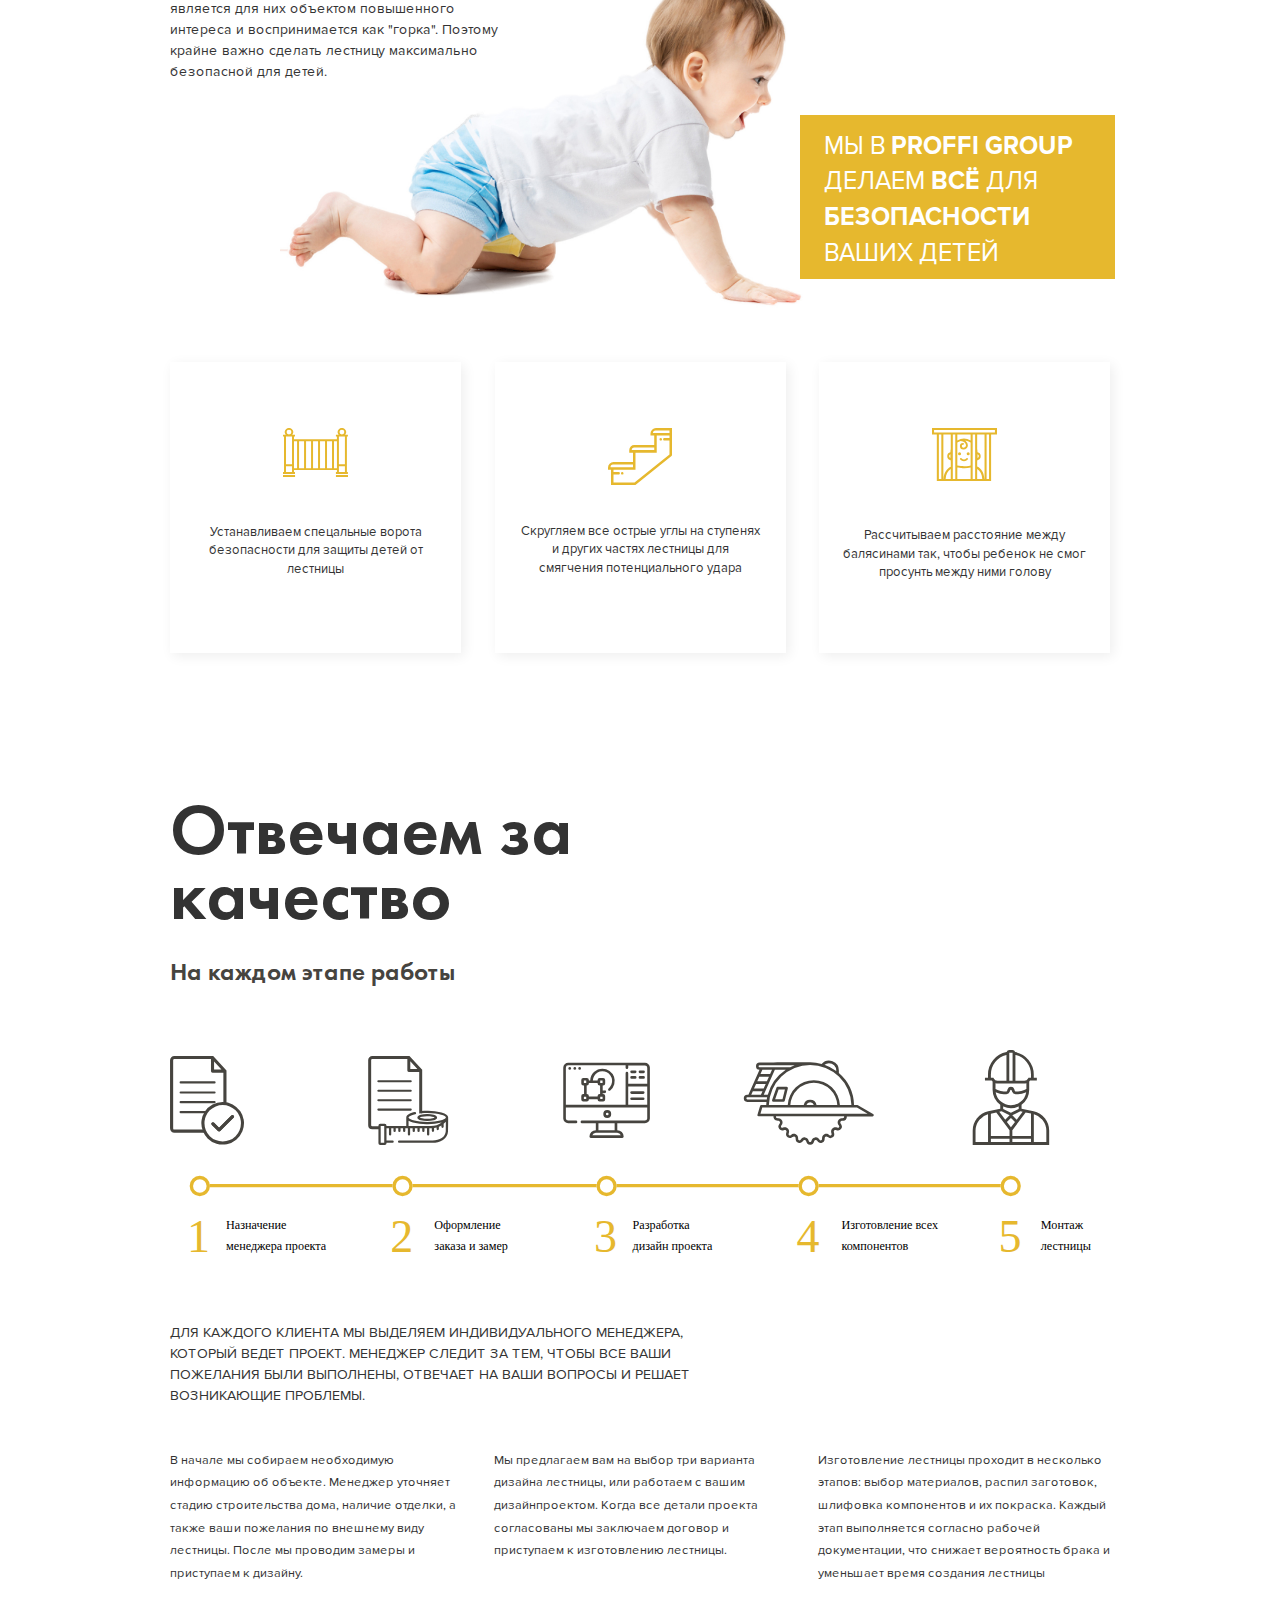
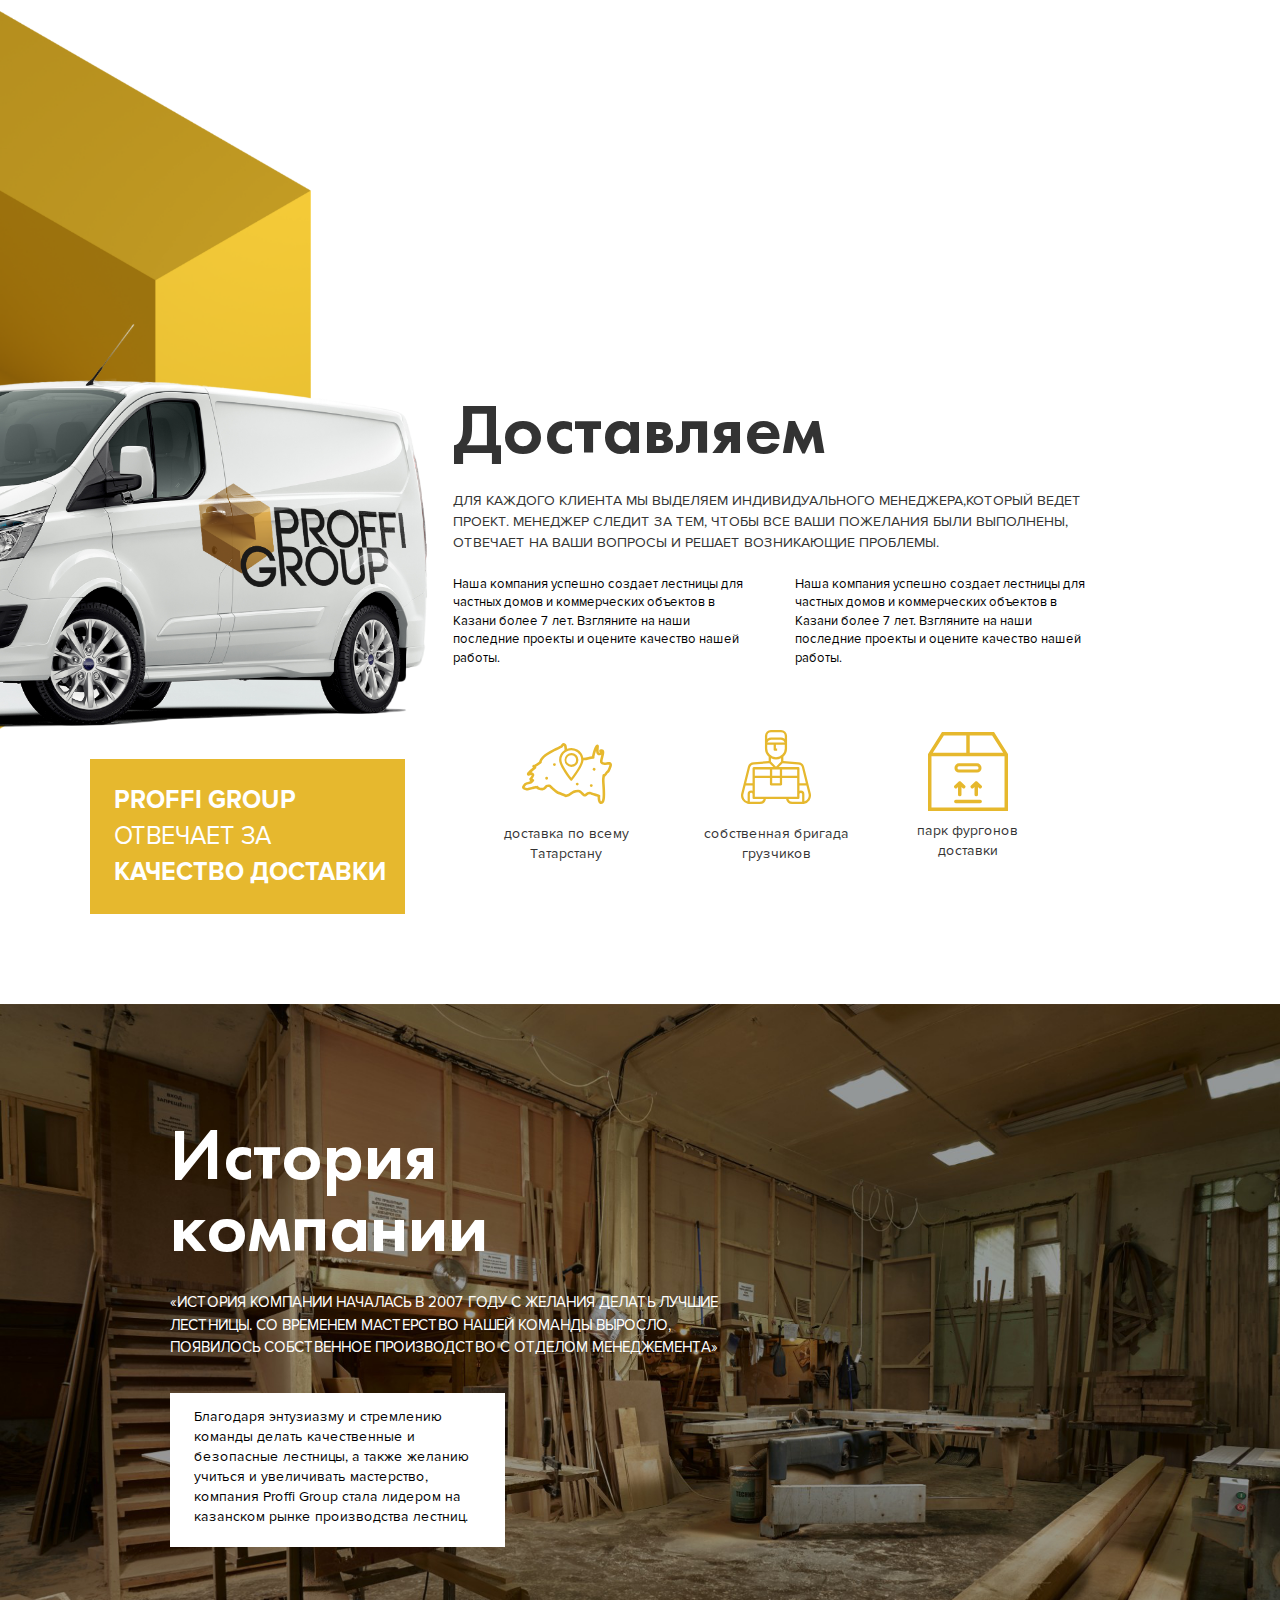
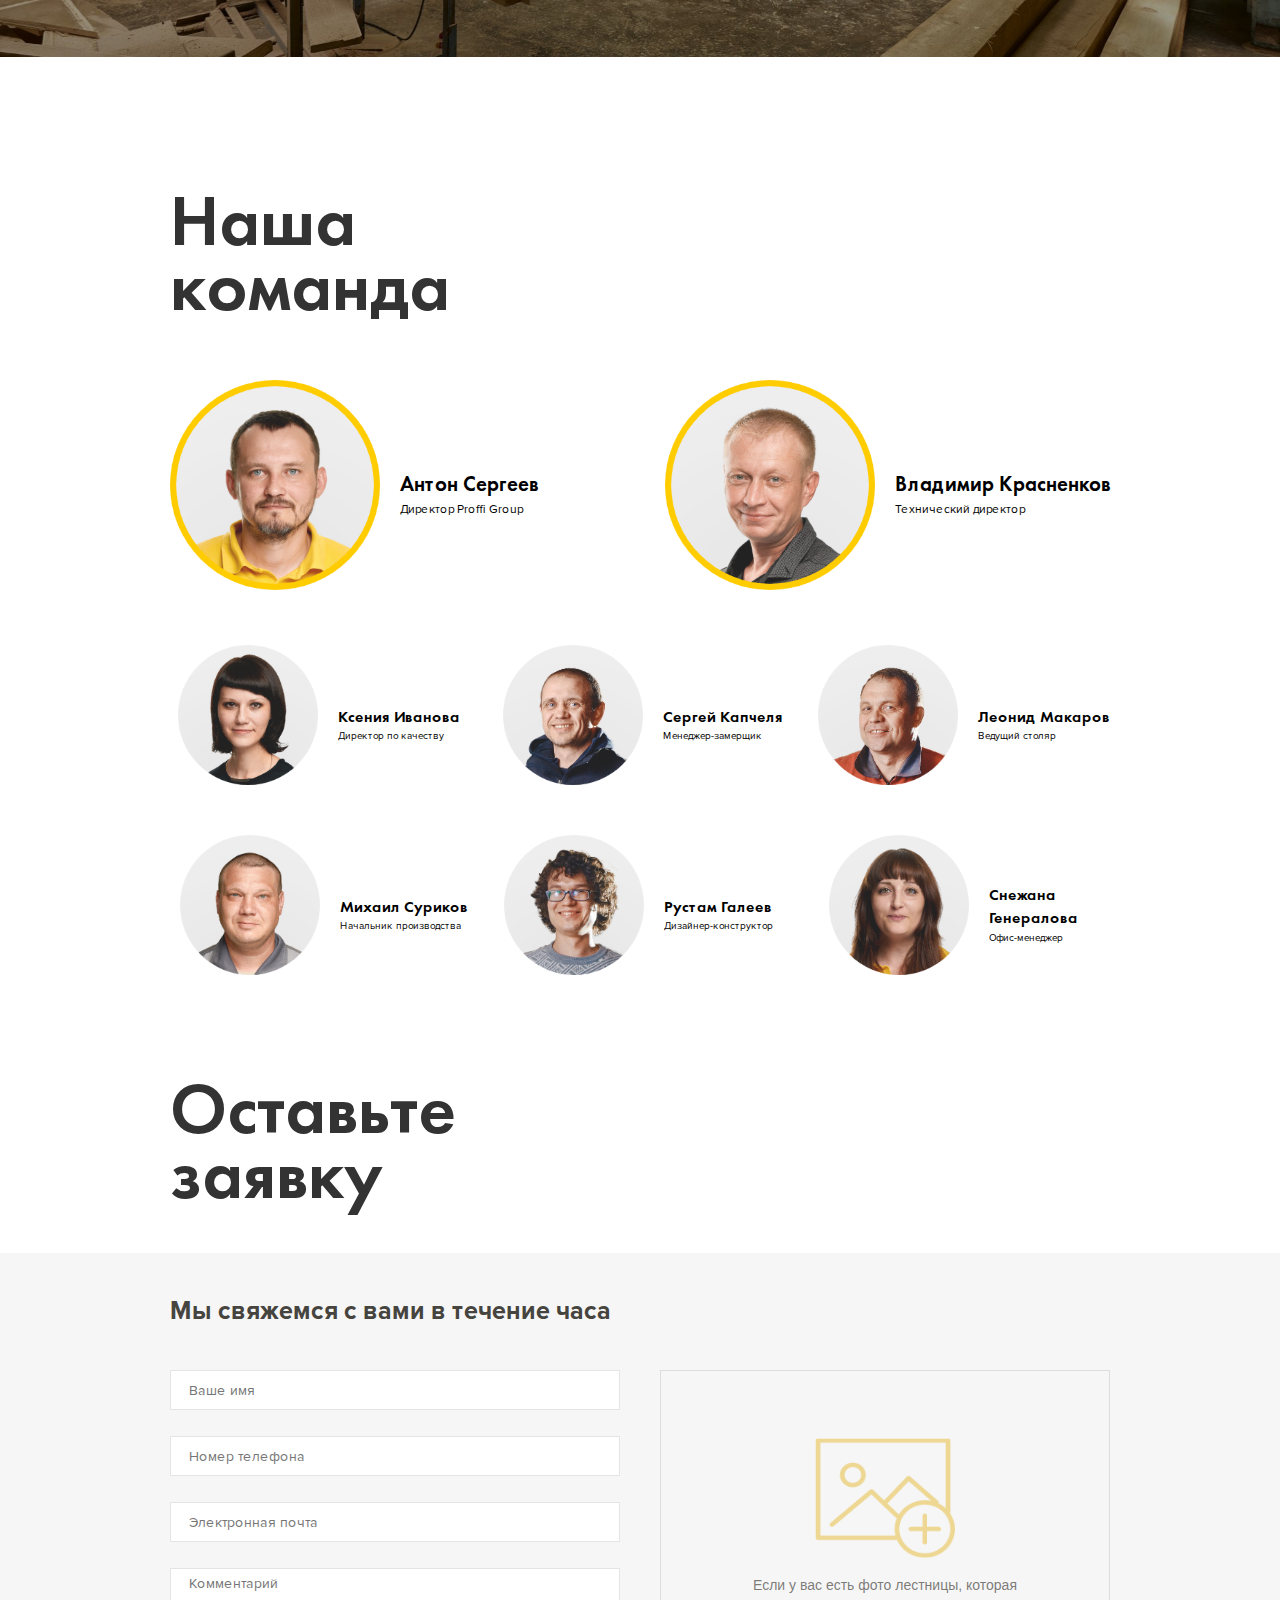
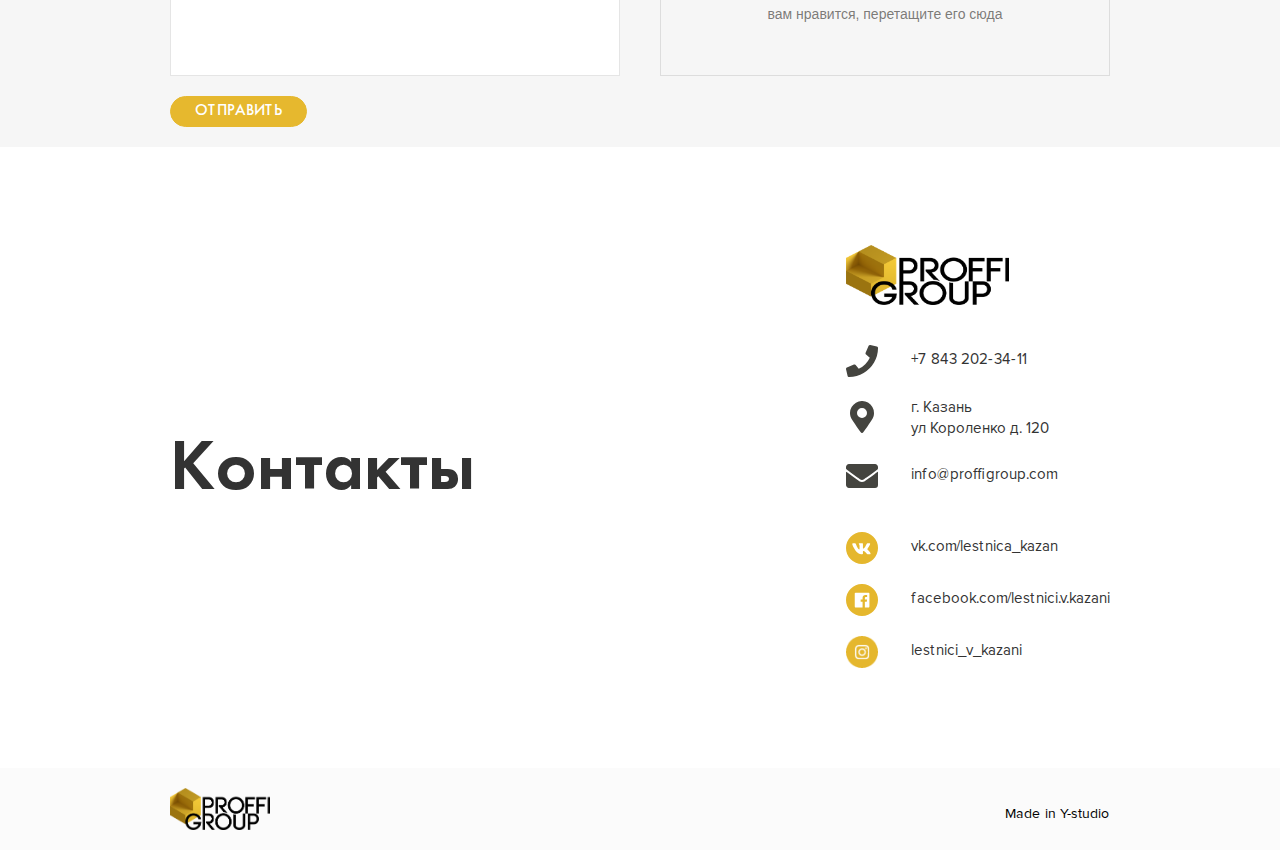
==== commit 9ab2c851: "переделан мобильный блок с кейсами" ====
--- a/index.html
+++ b/index.html
@@ -84,15 +84,16 @@
 <section class="section flexible section_intro">
     <div class="section__content">
         <div class="intro_mobile flexible">
-            <img src="img/Logo.png"  class="intro__img-mobile">
-            <span class="intro__sub-header-mobile">
-                производство лестниц в Казани
-            </span>
+            <div class="flexible intro__logo-block">
+                <img src="img/Logo.png"  class="intro__img-mobile">
+                <span class="intro__sub-header-mobile">
+                    производство лестниц в Казани
+                </span>
+            </div>
             <span class="intro__header-mobile">
                 Закажите замер и получите 2 варианта дизайна в подарок!
             </span>
-            <a href="#callback" class="intro__button_mobile btn btn_yellow">ДАЙТЕ ДВЕ</a>
-            <a href="#callback" class="intro__button_mobile intro__button_mobile-last btn btn_yellow-brd">ЗАЯВКА</a>
+            <a href="#callback" class="intro__button_mobile btn btn_yellow">ЗАКАЗАТЬ</a>
             <a href="#skills"><img src="img/intro/shewron.png"  class="intro__shewron-mobile"></a>
         </div>
     </div>
@@ -136,7 +137,54 @@
     </div>
 </section>
 <section class="section flexible" id="projects">
-    <div class="section__content">
+    <section class="preview-mobile flexible">
+        <div class="section__content">
+            <div class="project__text-block">
+                <span class="preview-mobile__header header">Наши проекты</span>
+                <span class="preview-mobile__description">Наша компания создает красивые, удобные и безопасные лестницы с 2010 года. мы реализуем проекты разного масштаба: от лестниц для частных домов до уникальных проектов в сотрудничестве с лучшими дизайнерами Татарстана.</span>
+            </div>
+        </div>
+        <div class="preview-mobile__img">
+            <img id="mImg" src="img/opened_cases_mbl/pic4.jpg" alt="" width="100%" height="100%">
+        </div>
+        <div class="preview-mobile__content flexible">
+            <div class="preview-mobile__navs flexible">
+                <span class="preview-mobile__navs-item preview-mobile__navs-item_active"></span>
+                <span class="preview-mobile__navs-item"></span>
+                <span class="preview-mobile__navs-item"></span>
+                <span class="preview-mobile__navs-item"></span>
+                <span class="preview-mobile__navs-item"></span>
+                <span class="preview-mobile__navs-item"></span>
+            </div>
+            <div class="preview-mobile__nav flexible">
+                <span class="preview-mobile__nav-btn">
+                    <i class="prev"></i>
+                </span>
+                <span class="preview-mobile__nav-header" id="mHeader">Персефона</span>
+                <span class="preview-mobile__nav-btn">
+                    <i class="next"></i>
+                </span>
+            </div>
+            <div class="section__content">
+                <div class="project__info-block">
+                    <span class="preview-mobile__description">Для ступеней, поручней и столбов использовали дальневосточный ясень.
+                        Подступенки и боковые зашивки были изготовлены из шпонированного МДФ.
+                    </span>
+                    <a href="#callback" class="btn btn_yellow preview-mobile__btn">ХОЧУ ТАК ЖЕ!</a>
+
+                </div>
+            </div>
+        </div>
+        <div class="section__content project__info-block">
+            <span class="preview-mobile__description">Скачайте наш каталог, чтобы посмотреть
+больше работ:
+            </span>
+            <a href="marketing.pdf" class="btn btn_yellow-brd preview-mobile__btn preview-mobile__btn-blc">СКАЧАТЬ</a>
+        </div>
+
+    </section>
+
+    <div class="section__content projects__content">
         <div class="projects">
             <div class="project__text-block">
                 <span class="projects__header header">Наши проекты</span>
@@ -164,7 +212,7 @@
                             <span class="projects__preview-text">Афина</span>
                             <a class="projects__preview-btn btn btn_yellow-brd" data-current="2">подробнее</a>
                         </div>
-                    </div>,
+                    </div>
                 </div>
                 <div class="projects__row flexible">
                     <div class="projects__preview-item">
@@ -206,11 +254,11 @@
         </div>
     </div>
 </section>
-<section class="section section_relative flexible" id="materials">
+<section class="section section_relative flexible not_reversed" id="materials">
     <div class="wood"></div>
     <div class="section__content">
         <div class="materials flexible">
-            <span class="materials__header header">Лучшее дерево</span>
+            <span class="materials__header header">Лучшие материалы</span>
             <span class="materials__sub-header">
                 Качество дерева играет решающую роль в создании лестницы. Твердость, фактура, качество обработки и сушки — все эти и многие другие факторы сказываются на качестве итогового продукта.
                 Именно поэтому мы в Proffi Group с особым трепетом и вниманием относимся к качеству дерева и уже более 7 лет работаем с проверенными поставщиками качественной древесины.
@@ -452,6 +500,7 @@
                     </div>
                 </div>
             </div>
+            <div class="team__sub-persons-block flexible">
             <div class="team__sub-persons flexible">
                 <div class="team__persons-item flexible not_marged">
                     <img src="img/team/Photo3.png" alt="" class="team__person-img">
@@ -467,6 +516,8 @@
                         <span class="team__person-speciality">Начальник производства</span>
                     </div>
                 </div>
+            </div>
+            <div class="team__sub-persons flexible">
                 <div class="team__persons-item flexible">
                     <img src="img/team/Photo5.png" alt="" class="team__person-img">
                     <div class="team__person-info">
@@ -474,8 +525,6 @@
                         <span class="team__person-speciality">Менеджер-замерщик</span>
                     </div>
                 </div>
-            </div>
-            <div class="team__sub-persons flexible">
                 <div class="team__persons-item flexible not_marged right-marged">
                     <img src="img/team/Photo6.png" alt="" class="team__person-img">
                     <div class="team__person-info">
@@ -483,6 +532,8 @@
                         <span class="team__person-speciality">Дизайнер-конструктор</span>
                     </div>
                 </div>
+            </div>
+            <div class="team__sub-persons flexible">
                 <div class="team__persons-item flexible">
                     <img src="img/team/Photo8.png" alt="" class="team__person-img">
                     <div class="team__person-info">
@@ -497,6 +548,7 @@
                         <span class="team__person-speciality">Офис-менеджер</span>
                     </div>
                 </div>
+            </div>
             </div>
         </div>
     </div>
@@ -588,17 +640,6 @@
     </div>
 </footer>
 
-<section class="preview-mobile flexible">
-        <div class="preview-mobile__img" style="background-image: url('img/preview/pic 1.png');"></div>
-        <div class="preview-mobile__content flexible">
-            <span class="preview-mobile__header header">Персефона</span>
-            <span class="preview-mobile__description">Ступени изготовлены из дальневосточного дуба.
-            Древесина этого дуба обладает высокой прочностью, долговечностью и красивой текстурой.
-            Перила изготовлены из дальневосточного дуба, а ограждение — кованое. Ковка придаёт ограждению изящный облик и добавляет воздушности.
-        </span>
-            <a class="btn btn_yellow-brd preview-mobile__btn">Назад</a>
-        </div>
-    </section>
 <section class="cases flexible">
     <div class="cases__info cases__position flexible">
         <span class="cases__back-button"><img src="img/opened_cases/buttonBack.png" alt="" class="cases__btn-img"></span>
@@ -612,7 +653,7 @@
         </div>
         <span class="cases__btn btn btn_yellow">ХОЧУ ТАК ЖЕ!</span>
     </div>
-    <div class="cases__image" id="cImage" style="background-image: url(img/opened_cases/pic_3.jpg)">
+    <div class="cases__image" id="cImage">
 
     </div>
 </section>
--- a/css/style.css
+++ b/css/style.css
@@ -306,10 +306,10 @@
 .list__icon{
     height:2rem;
     width:2rem;
-    display: block;
     background-size: contain;
     background-repeat: no-repeat;
     display: inline-block;
+    margin-right: 1.5rem;
 }
 /* button */
 
@@ -440,11 +440,14 @@
 .intro_mobile {
     display:none;
     flex-direction: column;
-    justify-content: center;
-    -webkit-box-pack: center;
-    -webkit-justify-content: center;
-    height:100vh;
-
+    justify-content: space-around;
+    height:85vh;
+    margin-top: 5vh;
+
+}
+
+.intro__logo-block {
+    flex-direction: column;
 }
 
 .intro__header-mobile {
@@ -459,14 +462,14 @@
 .intro__sub-header-mobile {
     display: block;
     font-family: 'Proxima Nova Rg', sans-serif;
-    font-size: 2.3rem;
+    font-size: 1.8rem;
     width: 70%;
     text-align: center;
     margin-top: 2rem;
 }
 
 .intro__img-mobile {
-    width: 30rem;
+    width: 23rem;
 }
 
 .intro__button_mobile {
@@ -489,7 +492,7 @@
     color:#000;
 }
 .intro__shewron-mobile {
-    width:5rem;
+    width:3rem;
     margin-top: 6rem;
 }
 /* skills*/
@@ -718,57 +721,97 @@
 .preview-mobile {
     width: 100%;
     height: 100%;
+    display: none;
     flex-direction: column;
-    position: fixed;
-    display: block;
-    top: -100%;
-    left: 0;
     background-color: #fff;
     padding-top: 5rem;
     z-index: 9;
     overflow: auto;
+    -webkit-box-align: center;
+    -ms-flex-align: center;
+    align-items: center;
+    padding-bottom:3rem;
+}
+
+.preview-mobile__nav {
+    width:100%;
+    padding: 0 5%;
+}
+
+
+.project__info-block {
+    text-align: center;
 }
 
 .preview-mobile__content {
     flex-direction: column;
+    background-color: #f6f6f6;
+    padding:1rem 0 3rem;
 }
 
 .preview-mobile__img {
     width: 100%;
-    height: 40%;
     background-size: cover;
-    background-position-y: 50%;
-    background-repeat: no-repeat;
-}
-
-.preview-mobile__header{
-    padding: 1rem 5%;
-
+    height:31rem;
+}
+
+.preview-mobile__nav-header{
+    font-size: 4.2rem;
+    font-family: "Proxima Nova Rg", sans-serif;
+
+}
+
+.preview-mobile__nav-btn {
+    width: 2rem;
+    height:5rem;
+    font-size: 5rem;
+    font-weight: bold;
+}
+
+.preview-mobile__nav-btn i {
+    font-style: normal;
+    line-height: 0.7;
+    vertical-align: text-top;
 }
 
 .preview-mobile__description {
-    padding: 0 5%;
     width: 100%;
     font-family: 'Proxima Nova Rg', sans-serif;
     font-size: 1.5rem;
+    margin: 2rem 0;
+    display:block;
 }
 .preview-mobile__btn{
     align-self: center;
-    color: #000;
     text-transform: uppercase;
     font-size: 2rem;
-    padding: 0.5rem 5rem;
+    padding: 0.5rem 6rem;
     border-radius: 2rem;
     margin-top: 2rem;
     font-family: 'Proxima Nova Rg', sans-serif;
     cursor: pointer;
 }
 
-.preview-mobile_opened {
-    top:0;
-    opacity:1;
-    z-index: 100;
-    transition: top, opacity 1s ease-in-out;
+.preview-mobile__btn-blc,
+.preview-mobile__btn-blc:hover {
+    color:#000;
+    border-width:3px;
+    margin-top: 1rem;
+}
+
+.preview-mobile__navs-item {
+    width: 1rem;
+    height: 1rem;
+    border-radius: 0.5rem;
+    background-color: #dcdcdc;
+}
+.preview-mobile__navs {
+    width:30%;
+    margin-top: 1rem;
+}
+
+.preview-mobile__navs-item_active {
+    background-color: #E6B82E;
 }
 
 /* materials */
@@ -1246,11 +1289,20 @@
     display:block;
 }
 
+.team__sub-persons-block {
+    flex-direction: row;
+}
+
 .team__persons,
 .team__sub-persons {
     -webkit-justify-content: space-between;
     justify-content: space-between;
     margin-top: 5.5rem;
+}
+
+.team__sub-persons {
+    flex-direction: column;
+    min-height: 33rem;
 }
 
 .team__persons-item {
@@ -1712,4 +1764,12 @@
     width: 45.1rem;
     background-size: cover;
 
+}
+
+.prev::before {
+    content: '‹';
+}
+
+.next::before {
+    content: '›';
 }--- a/css/style_mobile.css
+++ b/css/style_mobile.css
@@ -1,3 +1,47 @@
+/*  desktops */
+
+@media (max-width: 1980px) {
+    html {
+        font-size: 14px;
+    }
+
+    .navbar {
+        padding: 1.4rem 2rem;
+    }
+
+    .logistic {
+        margin-left: 2rem;
+    }
+
+    .navbar__list {
+        width:88rem;
+    }
+}
+
+@media (max-width: 1600px) {
+
+    html {
+        font-size: 12px;
+    }
+
+    .navbar {
+        padding: 1.4rem 2rem;
+    }
+
+    .navbar__list {
+        width:86rem;
+    }
+}
+
+@media (max-width: 1400px) {
+
+    html {
+        font-size: 10px;
+    }
+}
+
+
+
 /* media queries */
 @media (max-width:767px) {
 
@@ -12,6 +56,11 @@
 
     .mobile-header {
         display:flex;
+    }
+
+    .list__item-link {
+        font-size: 2rem;
+        margin-bottom: 0.5rem;
     }
 
     /* navbar */
@@ -52,13 +101,13 @@
 
     .navbar__list .list__item {
         margin:0;
-        padding: 1.5rem 6rem;
+        padding: 1rem 4rem;
         align-self: stretch;
         border-bottom: 1px solid #dcdcdc;
     }
 
     .navbar__list .list__item .list__item-link {
-        font-size: 2rem;
+        font-size: 1.8rem;
         text-align: left;
         font-family: 'Proxima Nova Rg', sans-serif;
         text-transform: capitalize;
@@ -68,7 +117,7 @@
 
     .navbar-mobile__contacts {
         display:block;
-        padding: 1.5rem 0 1.5rem 6rem !important;
+        padding: 1rem 0 1rem 4rem !important;
     }
 
     .navbar__list .list__item:hover .list__item-underline,
@@ -135,6 +184,10 @@
         flex-direction: column-reverse;
     }
 
+    .not_reversed {
+        flex-direction: column;
+    }
+
     /*intro*/
     .intro {
         display:none;
@@ -165,6 +218,9 @@
     .skills__item {
         margin-top: 4rem;
         width:100%;
+        -webkit-box-pack:justify;
+        -ms-flex-pack:justify;
+        justify-content:space-between;
     }
     .skills__icon {
         width: 6.3rem;
@@ -172,8 +228,8 @@
         vertical-align: bottom;
     }
     .skills_text {
-        font-size: 1.7rem;
-        width: 60%;
+        font-size: 1.8rem;
+        width: 70%;
         line-height: 1.7;
         font-family: 'Proxima Nova Rg', sans-serif;
 
@@ -184,16 +240,21 @@
     }
 
     .icon-tool{
-        width:7.6rem;
+        width:5.6rem;
+        height: 4.6rem;
     }
 
     .icon-five,
     .icon-time {
-        width:7.6rem;
-        height:7.6rem;
+        width:5.6rem;
+        height:5.6rem;
     }
 
     /*projects*/
+
+    .projects__content {
+        display:none;
+    }
 
     .projects__sub-header {
         width: 100%;
@@ -240,12 +301,19 @@
         font-size: 1rem;
     }
 
+    .preview-mobile {
+        display:flex;
+    }
     /* materials  */
     .materials {
         margin-top: 0;
     }
     .materials__header {
         margin-top: 1rem;
+    }
+
+    .materials_offer {
+       font-size: 2.9rem;
     }
 
     .materials__sub-header {
@@ -443,6 +511,42 @@
         margin-top: 0;
     }
 
+    .team__sub-persons-block,
+    .team__sub-persons .team__persons-item {
+        flex-direction:column;
+    }
+
+    .team__sub-persons-block {
+        margin-top:2rem;
+    }
+
+    .team__sub-persons {
+        flex-direction: row;
+        min-height:100%;
+        margin-top: 1.5rem;
+        width:100%;
+    }
+
+    .team__sub-persons .team__person-img {
+        margin: 0;
+        align-self: center;
+        width: 11rem;
+    }
+
+
+    .team__sub-persons .team__person-speciality,
+    .team__sub-persons .team__person-name {
+        text-align: center;
+    }
+
+    .team__sub-persons .team__person-info {
+        margin: 0;
+        align-self: stretch;
+    }
+    .team__sub-persons .team__persons-item {
+        margin: 1.5rem 0 0 0;
+    }
+
     .team__person-name,
     .team__person-speciality {
         color:#000;
@@ -600,11 +704,17 @@
         background-repeat: no-repeat;
     }
 
+    .width-fixed {
+        max-width:100%;
+        width:100%;
+    }
+
     .wood {
         position: static;
         height: 38rem;
-        width: 21.1rem;
+        width: 24.1rem;
         align-self: flex-end;
+        background-image: url(../img/materials/wood_mbl.png);
     }
 }
 
@@ -624,44 +734,3 @@
     }
 }
 
-/*  desktops */
-
-@media (max-width: 1980px) {
-    html {
-        font-size: 14px;
-    }
-
-    .navbar {
-        padding: 1.4rem 2rem;
-    }
-
-    .logistic {
-        margin-left: 2rem;
-    }
-
-    .navbar__list {
-        width:88rem;
-    }
-}
-
-@media (max-width: 1600px) {
-
-    html {
-        font-size: 12px;
-    }
-
-    .navbar {
-        padding: 1.4rem 2rem;
-    }
-
-    .navbar__list {
-        width:86rem;
-    }
-}
-
-@media (max-width: 1400px) {
-
-    html {
-        font-size: 10px;
-    }
-}
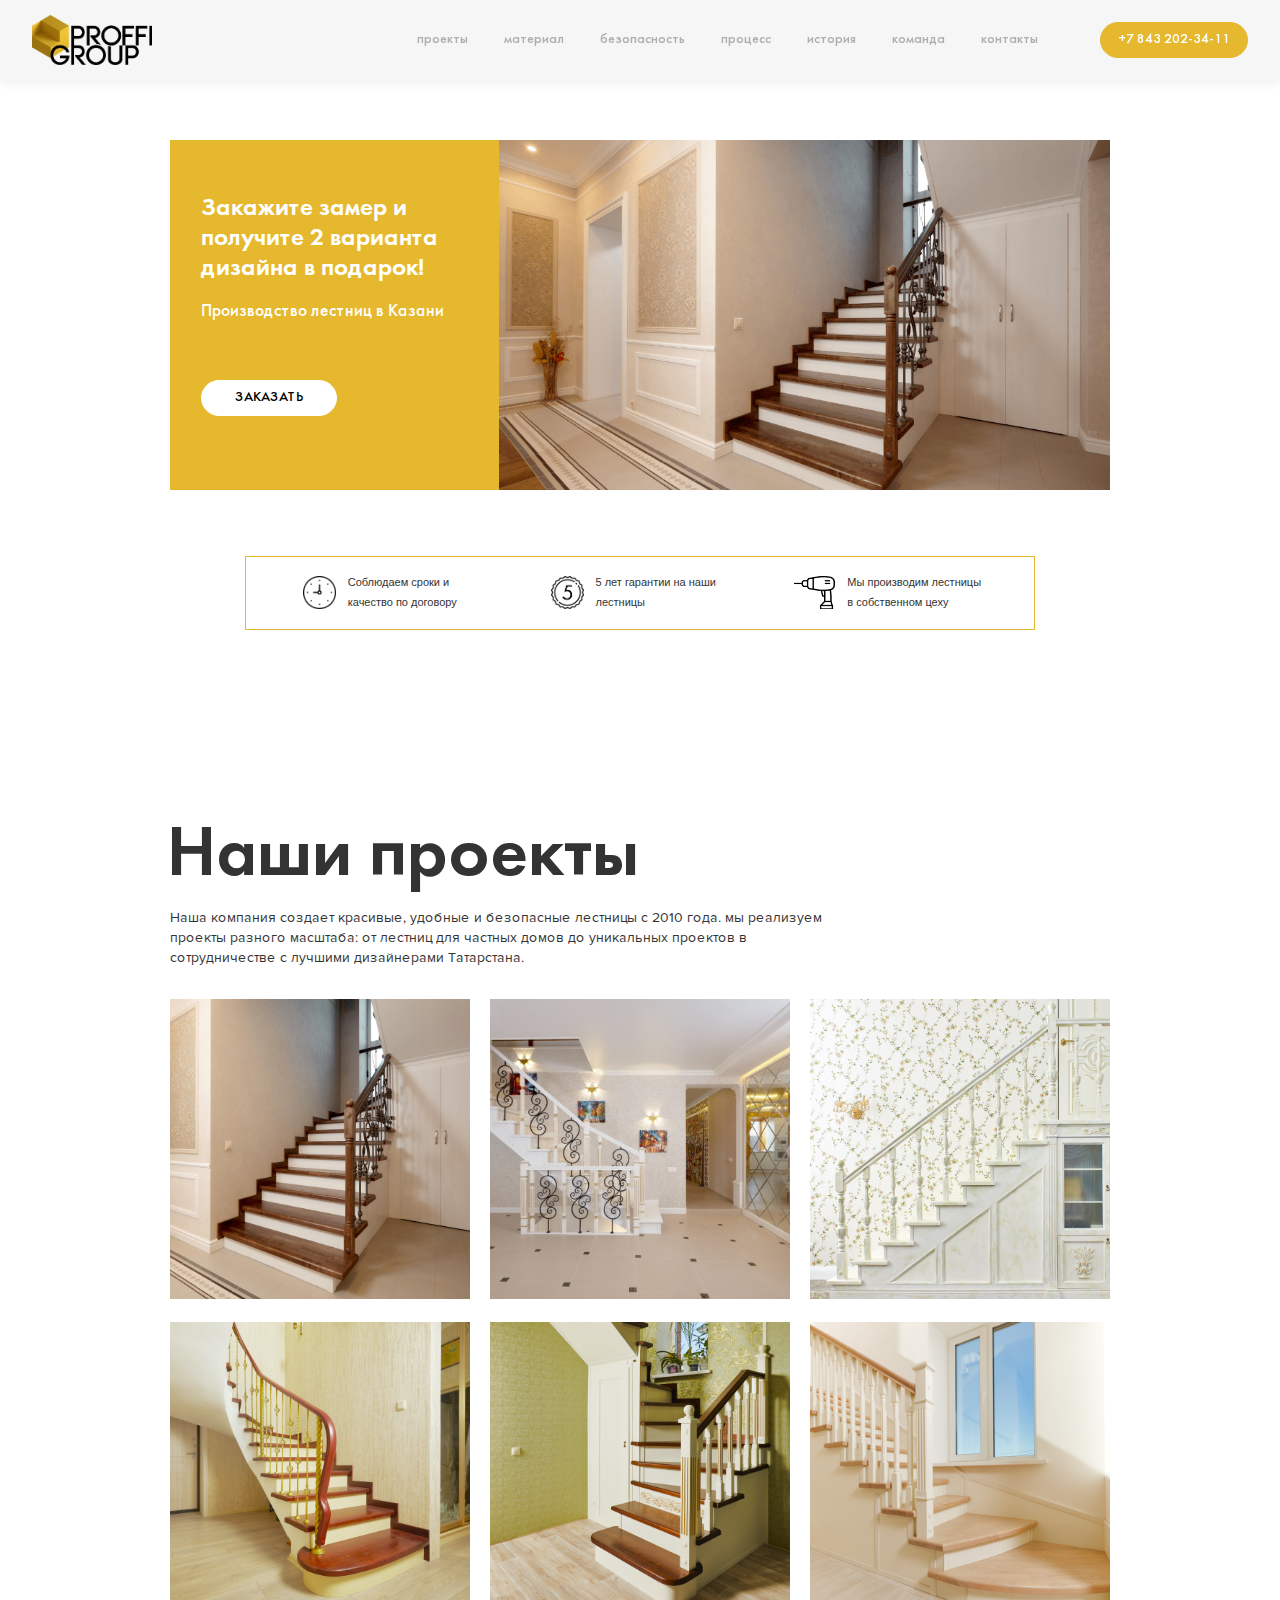
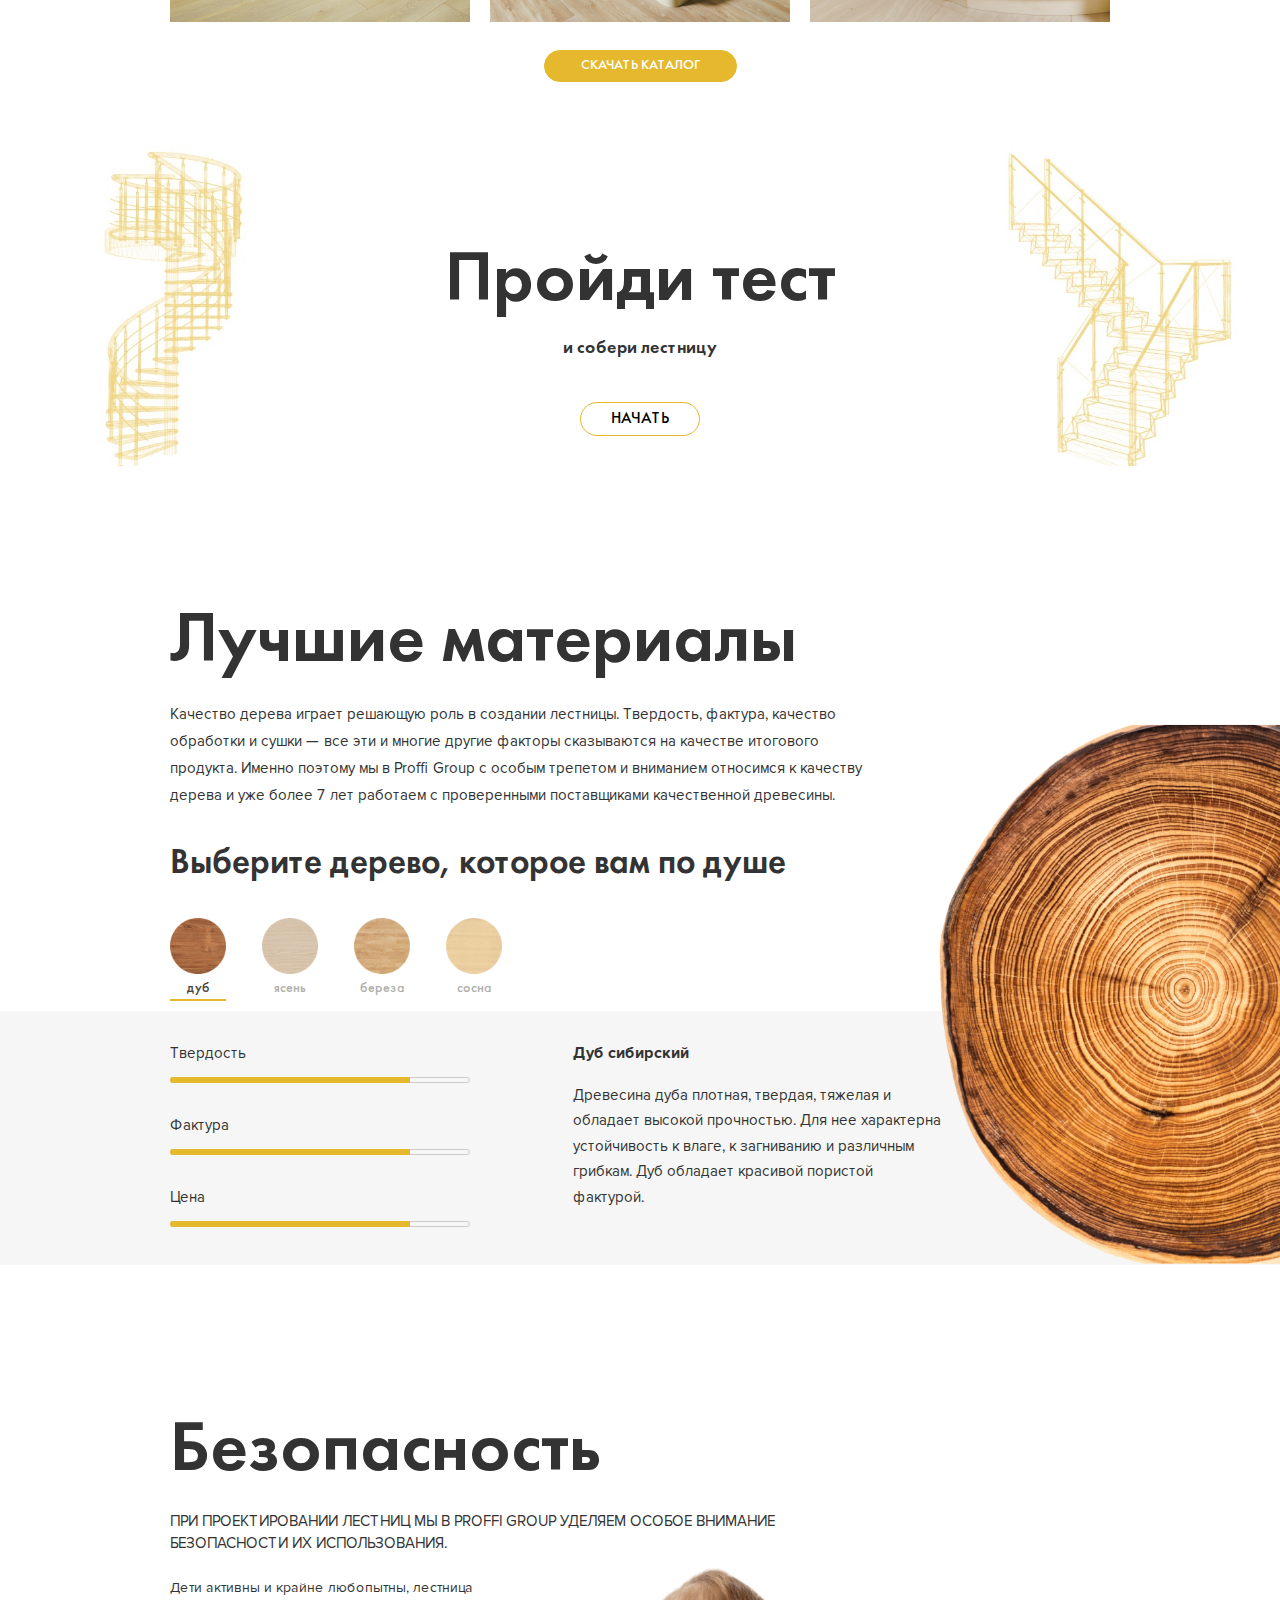
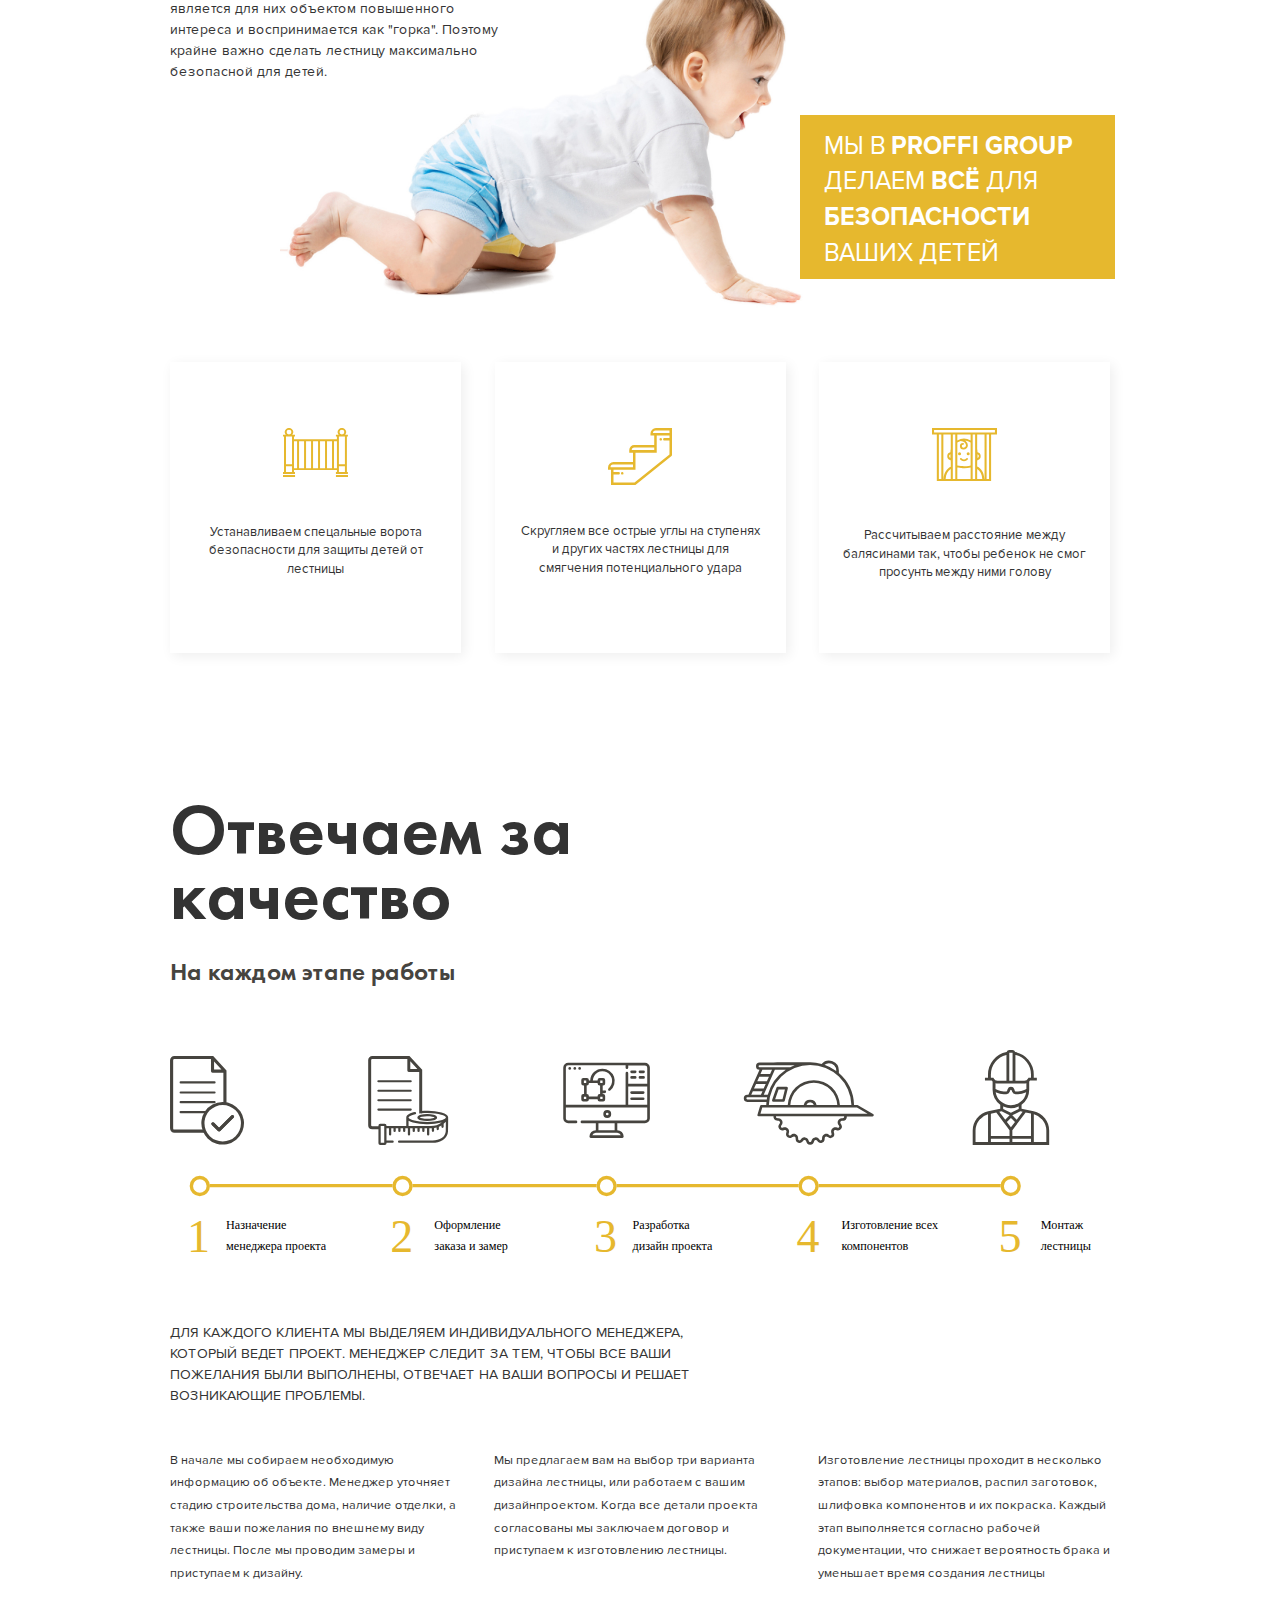
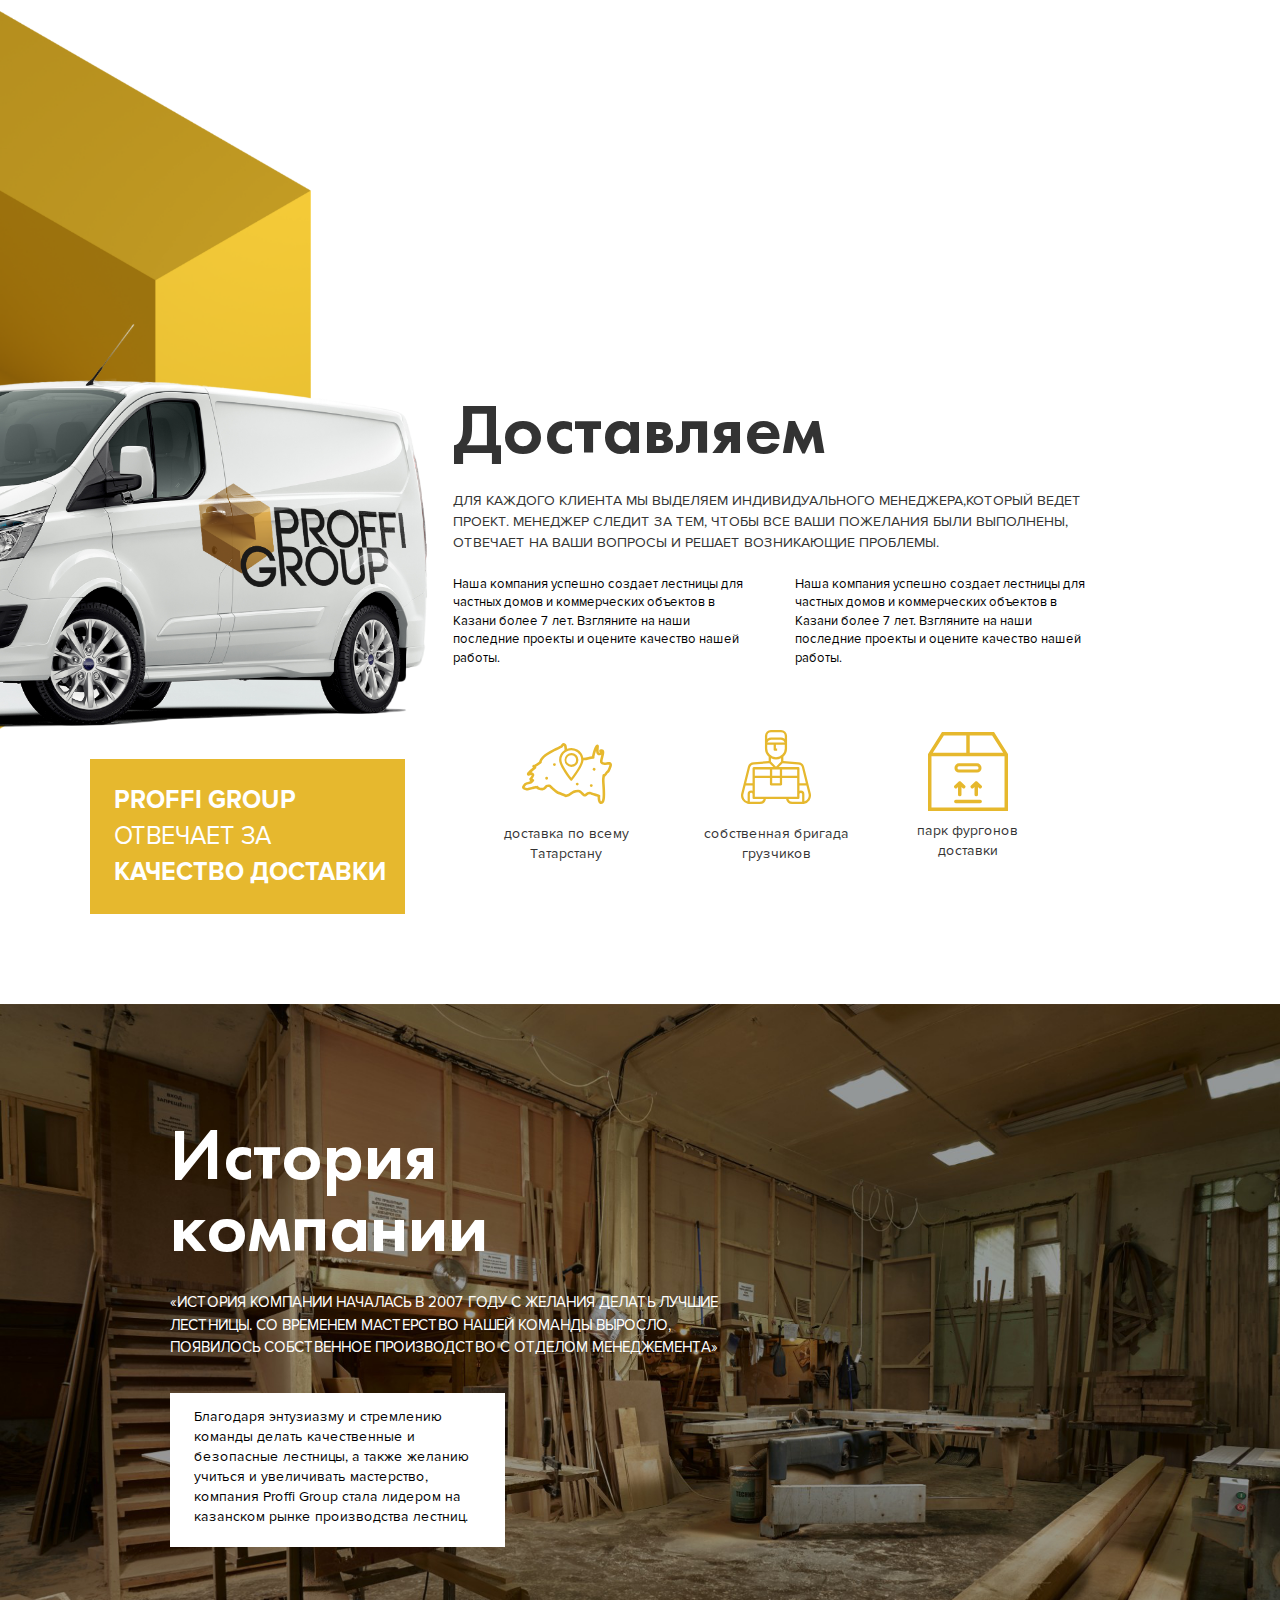
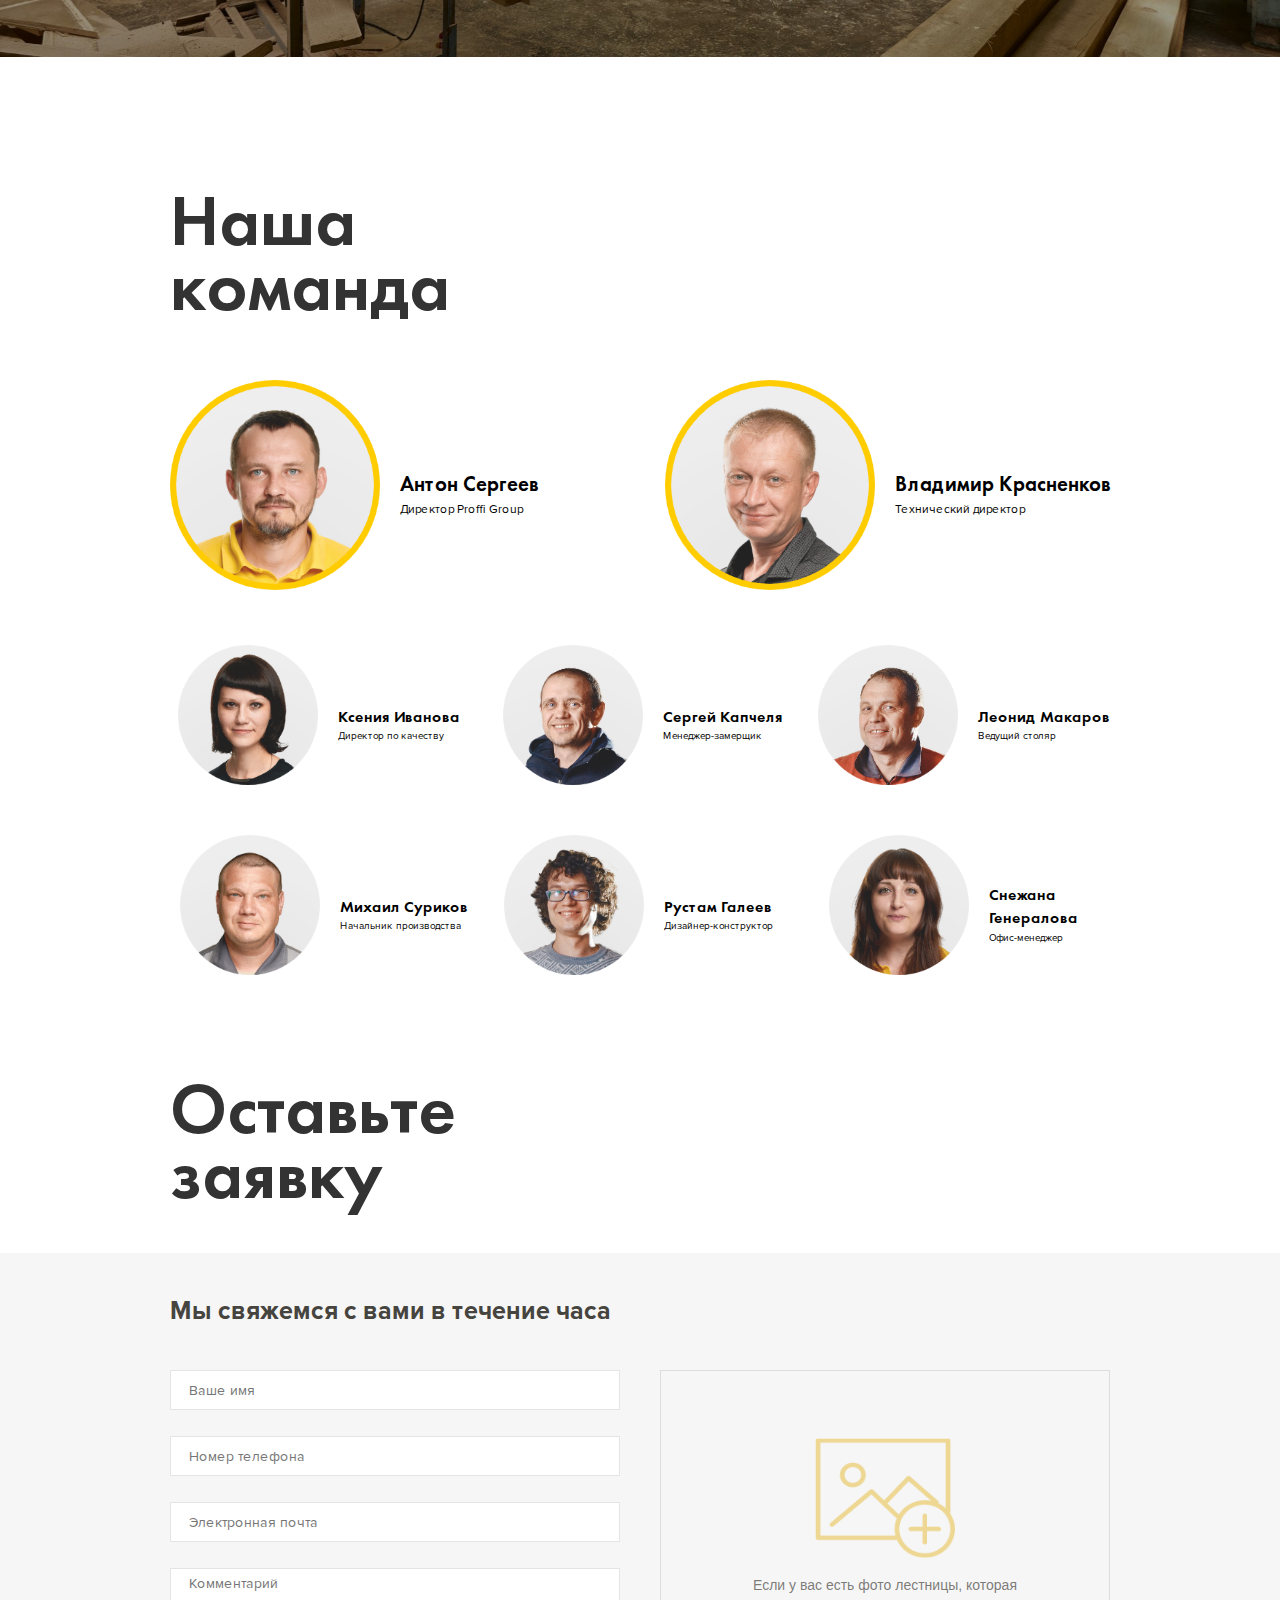
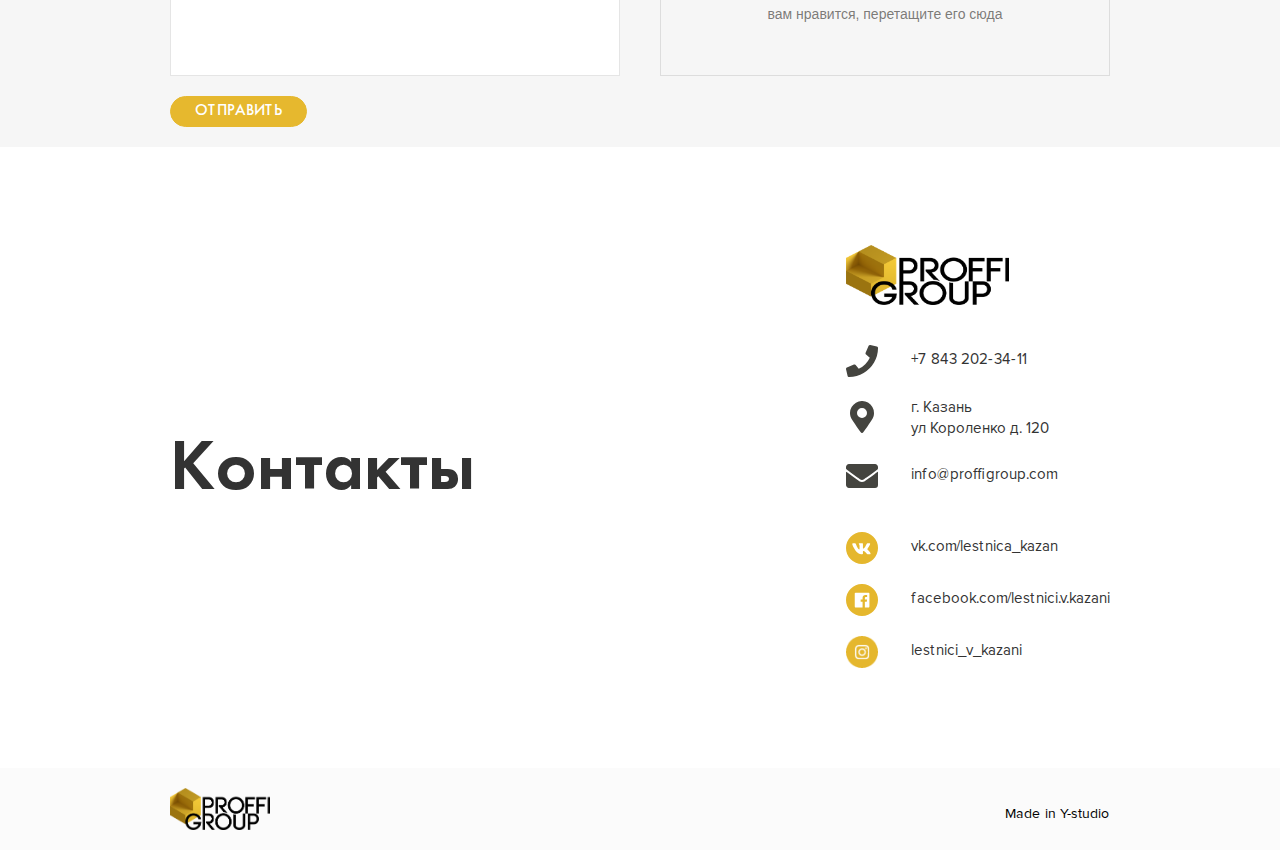
==== commit dcb6cfe4: "готово все" ====
--- a/index.html
+++ b/index.html
@@ -27,7 +27,7 @@
 <div class="navbar-mobile__overlay"></div>
 <div class="mobile-header flexible">
     <span class="mobile-header__icon burger"></span>
-    <span class="mobile-header__icon phone"></span>
+    <span class="mobile-header__icon phone"><a href="tel:+7 843 202-34-11"></a></span>
 </div>
 <nav class="flexible navbar navbar_fixed-top">
     <div class="navbar__item navbar__item_left">
@@ -67,8 +67,8 @@
                 <div class="list__item-underline"></div>
             </li>
             <li class="list__item navbar-mobile__contacts">
-                <span class="list__icon phone-Blck"></span>
-                <a class="list__item-link" href="tel:+7 843 202-34-11">+7 843 202-34-11</a>
+                <span class="list__icon whatsApp"></span>
+                <a class="list__item-link" href="https://wa.me/79270390943">+7 843 202-34-11</a>
             </li>
             <li class="list__item navbar-mobile__contacts">
                 <span class="list__icon map_pointer"></span>
@@ -248,9 +248,8 @@
     <div class="section__content">
         <div class="questions flexible">
             <span class="question__header header">Пройди тест</span>
-            <span class="question__header_mobile header">Соберите лестницу своей мечты</span>
-            <span class="question__sub-header">и узнай какая лестница тебе подходит</span>
-            <a class="question__btn btn btn_yellow-brd">НАЧАТЬ ТЕСТ</a>
+            <span class="question__sub-header">и собери лестницу</span>
+            <a class="question__btn btn btn_yellow-brd">НАЧАТЬ</a>
         </div>
     </div>
 </section>
@@ -297,7 +296,7 @@
                     <div class="materials__property">
                         <div class="materials__property-item">
                             <span class="materials__property-name">Твердость</span>
-                            <div class="materials__property-scale scale"><span class="scale__value scale__value_5" id="hardness" data-current="5"></span></div>
+                            <div class="materials__property-scale scale"><span class="scale__value scale__value_4" id="hardness" data-current="5"></span></div>
                         </div>
                         <div class="materials__property-item">
                             <span class="materials__property-name">Фактура</span>
@@ -305,7 +304,7 @@
                         </div>
                         <div class="materials__property-item">
                             <span class="materials__property-name">Цена</span>
-                            <div class="materials__property-scale scale"><span class="scale__value scale__value_3" id="price" data-current="3"></span></div>
+                            <div class="materials__property-scale scale"><span class="scale__value scale__value_4" id="price" data-current="3"></span></div>
                         </div>
                     </div>
                     <div class="materials__description">
@@ -473,6 +472,14 @@
                     а также желанию учиться и увеличивать мастерство,
                     компания Proffi Group стала лидером
                     на казанском рынке производства лестниц.
+                </span>
+                <span class="history__info-text">
+                    Однажды один из клиентов попросил Антона и Владимира изготовить лестницу. Несмотря на отсутствие опыта они взялись за заказ.
+                    В ходе работы Антон и Владимир столкнулись со множеством сложностей от выбора древесины до расчёта лестничных конструкций и их подгонки.
+                </span>
+                <span class="history__info-text">
+                    Тогда им стало ясно, что изготовление лестниц — сложный процесс, требующий отлаженного производства.
+                    Спустя пару лет упорной работы Антон и Владимир собрали команду и наладили производственный процесс.
                 </span>
             </div>
         </div>
@@ -629,6 +636,28 @@
         </div>
     </div>
 </section>
+<section class="mobile-footer flexible">
+    <div class="mobile-footer__map">
+        <img src="img/contacts/map_mbl.png" alt="" class="mobile-footer__map-img">
+    </div>
+    <img src="img/contacts/logo.png" class="mobile-footer__icon">
+    <span class="mobile-footer__text">г. Казань</span>
+    <span class="mobile-footer__text">ул. Короленко д. 120</span>
+    <ul class="mobile-footer__list iconed-list">
+        <li class="iconed-list__item">
+            <a href="https://vk.com/lestnica_kazan" target="_blank"><img href="https://vk.com/lestnica_kazan" src="img/contacts/vk.svg" class="iconed-list__item-img"></a>
+            <span class="iconed-list__item-text">vk.com/lestnica_kazan</span>
+        </li>
+        <li class="iconed-list__item">
+            <a href="https://facebook.com/proffi_group" target="_blank"><img src="img/contacts/fb.svg" class="iconed-list__item-img"></a>
+            <span class="iconed-list__item-text">facebook.com/lestnici.v.kazani</span>
+        </li>
+        <li class="iconed-list__item">
+            <a href="https://www.instagram.com/lestnici_v_kazani/" target="_blank"><img src="img/contacts/inst.png" class="iconed-list__item-img"></a>
+            <span class="iconed-list__item-text">lestnici_v_kazani</span>
+        </li>
+    </ul>
+</section>
 <footer class="footer section flexible">
     <div class="section__content flexible">
         <div>
@@ -659,12 +688,12 @@
 </section>
 <section class="quiz" data-path="img/quiz_img/">
     <div class="quiz__content flexible">
-        <div class="quiz__content-items quiz__content-items_stretch flexible">
+        <div class="quiz__content-items quiz__content-items_stretch flexible quiz__desktop">
             <div class="quiz__img-block">
                 <img src="img/quiz_img/003.png" alt="" class="quiz__img">
             </div>
         </div>
-        <div class="quiz__content-items quiz__content-items_stretch flexible">
+        <div class="quiz__content-items quiz__content-items_stretch flexible quiz__mobile">
             <div class="quiz__active-block flexible">
                 <span class="quiz__active-item quiz__active-item_cur"></span>
                 <span class="quiz__active-item"></span>
@@ -674,7 +703,10 @@
 
             <div class="quiz__question quiz_1" data-cur="1">
                 <span class="quiz_number">Вопрос 1 из 4</span>
-                <span class="quiz__head">Выберите планировку лестницы:</span>
+                <span class="quiz__head">Выберите планировку:</span>
+                <div class="quiz__img-block">
+                    <img src="img/quiz_img/003.png" alt="" class="quiz__img">
+                </div>
                 <span class="quiz__description">Выбор планировки помогает оптимально расположить лестницу в вашем помемщении</span>
                 <div class="quiz__select-block">
                     <span class="quiz__select" data-kind="Одномаршевая" data-pic="003">Одномаршевая</span>
@@ -689,6 +721,9 @@
             <div class="quiz__question quiz_2" hidden="hidden" data-cur="2">
                 <span class="quiz_number">Вопрос 2 из 4</span>
                 <span class="quiz__head">Выберите материал каркаса:</span>
+                <div class="quiz__img-block">
+                    <img src="img/quiz_img/003.png" alt="" class="quiz__img">
+                </div>
                 <span class="quiz__description">Выбор планировки помогает оптимально расположить лестницу в вашем помемщении</span>
                 <div class="quiz__select-block">
                     <span class="quiz__select" data-kind="Металл" data-pic="ЗМ">Металл</span>
@@ -702,7 +737,10 @@
             </div>
             <div class="quiz__question quiz_3" hidden="hidden" data-cur="3">
                 <span class="quiz_number">Вопрос 3 из 4</span>
-                <span class="quiz__head">Выберите отделку лестницы:</span>
+                <span class="quiz__head">Выберите материал отделки:</span>
+                <div class="quiz__img-block">
+                    <img src="img/quiz_img/003.png" alt="" class="quiz__img">
+                </div>
                 <span class="quiz__description">Выбор планировки помогает оптимально расположить лестницу в вашем помемщении</span>
                 <div class="quiz__select-block">
                     <span class="quiz__select" data-kind="дуб" data-pic="Дуб">Дуб</span>
@@ -717,6 +755,9 @@
             <div class="quiz__question quiz_4" hidden="hidden" data-cur="4">
                 <span class="quiz_number">Вопрос 4 из 4</span>
                 <span class="quiz__head">Выберите тип <br/> ограждения:</span>
+                <div class="quiz__img-block">
+                    <img src="img/quiz_img/003.png" alt="" class="quiz__img">
+                </div>
                 <span class="quiz__description">Выбор планировки помогает оптимально расположить лестницу в вашем помемщении</span>
                 <div class="quiz__select-block">
                     <span class="quiz__select" data-kind="Кованое ограждение" data-pic="Ковка">Кованое ограждение</span>
@@ -730,6 +771,9 @@
             </div>
             <div class="quiz__question quiz_finally" hidden="hidden">
                 <span class="quiz__head">Поздравляем, вы собрали лестницу своей мечты! </span>
+                <div class="quiz__img-block">
+                    <img src="img/quiz_img/003.png" alt="" class="quiz__img">
+                </div>
                 <span class="quiz__description" id="finText">Оставьте заявку, чтобы наши менеджеры обсудили с вами все детали.<br/>
 Если не нашли для себя подходящего варианта свяжитесь и мы поможем!</span>
                 <div class="quiz__select-block">
@@ -737,7 +781,7 @@
                     <input class="quiz__select" id="yourNumber" placeholder="Номер телефона"/>
                 </div>
                 <div class="quiz__button-block flexible" id="btnBlock">
-                    <a class="btn btn_yellow-brd quiz__btn quiz__btn_black" data-page="revert" data-cur="finally">Вернутся</a>
+                    <a class="btn btn_yellow-brd quiz__btn quiz__btn_black" data-page="revert" data-cur="finally">Заново</a>
                     <a class="btn btn_yellow quiz__btn" data-page="send" data-cur="finally">Отправить</a>
                 </div>
             </div>
--- a/css/style.css
+++ b/css/style.css
@@ -162,6 +162,11 @@
 .phone-Blck {
     background-image: url(../img/contacts/phone.svg);
 }
+
+.whatsApp {
+    background-image: url(../img/whatsApp.svg);
+}
+
 .map_pointer {
     background-image: url(../img/contacts/map.svg);
 }
@@ -1081,8 +1086,12 @@
 .history__info-text {
     font-size: 1.4rem;
     color:#000;
-}
-
+    display:none;
+}
+
+.history__info-text:first-child {
+    display:block;
+}
 /* workflow */
 .workflow {
     display: -webkit-box;
@@ -1501,6 +1510,10 @@
     height:100%;
 }
 
+.quiz__mobile .quiz__img-block {
+    display: none;
+}
+
 .quiz__img{
     width: 100%
 }
@@ -1631,6 +1644,37 @@
     font-family: 'Proxima Nova Rg', sans-serif;
     font-size: 1.4rem;
     margin-top: 1rem;
+}
+
+/* mobile footer */
+.mobile-footer {
+    display:none;
+    flex-direction: column;
+}
+
+.mobile-footer__map {
+    height:30rem;
+    margin-bottom:2rem;
+}
+
+.mobile-footer__map-img {
+    width:100%;
+    height:100%;
+}
+
+.mobile-footer__list {
+    width:40%;
+}
+
+.mobile-footer__text {
+    font-family: "Proxima Nova Rg", sans-serif;
+    font-size: 1.5rem;
+}
+
+.mobile-footer__icon {
+    width:14.3rem;
+    height:6rem;
+    margin: 2rem 0;
 }
 
 /* form */
--- a/css/style_mobile.css
+++ b/css/style_mobile.css
@@ -385,6 +385,9 @@
         margin-top: 1rem;
     }
 
+    .safety__properties-item:nth-child(2) .safety__properties-text {
+        margin-top:0;
+    }
 
     /* workflow */
 
@@ -490,7 +493,7 @@
         min-height: 100vh;
     }
     .history__header {
-        margin-top: 40%;
+        margin-top: 5%;
     }
     .history__sub-header {
         font-family: 'Proxima Nova Rg', sans-serif;
@@ -498,6 +501,14 @@
     }
 
     .history__info-block {
+        height:auto;
+    }
+
+    .history__info-text {
+        display:block;
+    }
+
+    .history__info-text:first-child {
         display:none;
     }
 
@@ -594,14 +605,10 @@
     /* quiz */
 
     .questions {
-        min-height: 100vh;
+        min-height: 60vh;
         justify-content: center;
     }
 
-    .question__header,
-    .question__sub-header {
-        display:none;
-    }
 
     .question__header_mobile {
         display: block;
@@ -611,6 +618,18 @@
     .question__btn {
         background: #e6b82e;
         color: #fff;
+        padding:0.5rem  7rem;
+        font-size: 2rem;
+    }
+
+    .question__header {
+        text-align:center;
+        margin-top: 0;
+    }
+
+    .question__sub-header {
+        font-family: 'FuturaMediumC', sans-serif;
+        text-align:center;
     }
 
     /* feedback */
@@ -667,35 +686,82 @@
     .quiz{
         padding: 0;
         overflow-y: scroll;
-        z-index:3000;
-    }
+        z-index:500;
+    }
+
+    .quiz__head {
+        font-size: 3.2rem;
+        margin: 1rem 0;
+    }
+
     .quiz__content{
         flex-direction: column;
+        margin-top: 6.2rem;
     }
 
     .quiz__content-items {
         width:100%
     }
 
+    .quiz__img {
+        width:80%;
+        margin: 0 10% 1rem;
+    }
+
+    .quiz__mobile .quiz__img-block {
+        display:block;
+        padding: 0;
+    }
+
+    .quiz__desktop,
+    .quiz__description {
+        display: none;
+    }
+
+    .quiz__question {
+        padding: 1.8rem 0 3rem;
+    }
+
+    .quiz_number,
+    .quiz__head,
+    .quiz__select-block,
+    .quiz__button-block {
+        padding: 0 3rem;
+    }
+
+    .quiz__button-block .quiz__btn {
+        font-size: 2rem;
+        text-transform: uppercase;
+        padding: 0.5rem 4rem;
+    }
+
+    /* footer */
+    .footer {
+        display:none;
+    }
+
+    .mobile-footer {
+        display:flex;
+    }
+
+    .mobile-footer__list .iconed-list__item-img{
+        margin-right: 1rem;
+    }
+
     .iconed-list:last-of-type {
         flex-direction: row;
-        width:60%;
     }
 
     .iconed-list:last-of-type .iconed-list__item-text{
         display: none;
     }
 
-    .iconed-list:last-of-type .iconed-list__item-img{
-        margin-right: 1rem;
-        width: 60%;
-    }
 
     .backgrounded-team {
         background: none;
     }
     .backgrounded-quiz {
-        background-image: url(../img/quiz/Pic_1.png);
+        background:none;
     }
 
     .backgrounded {
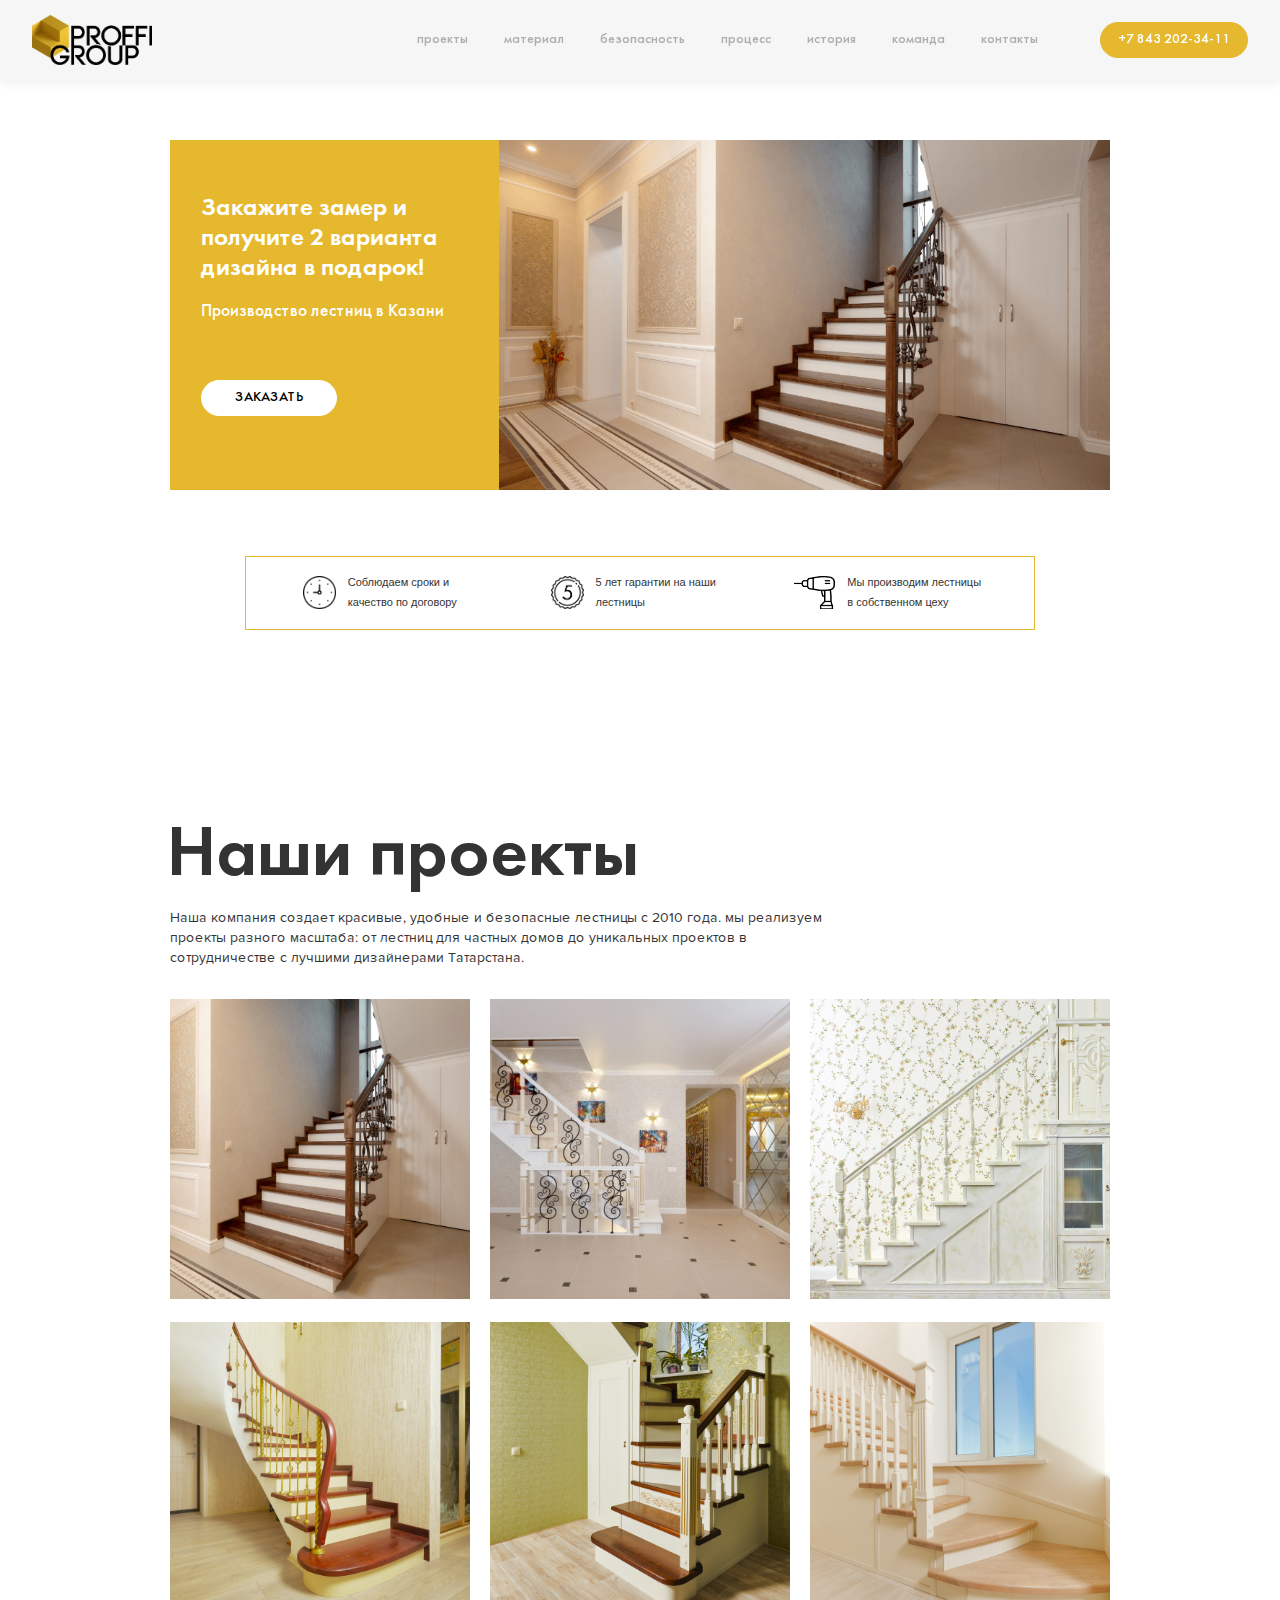
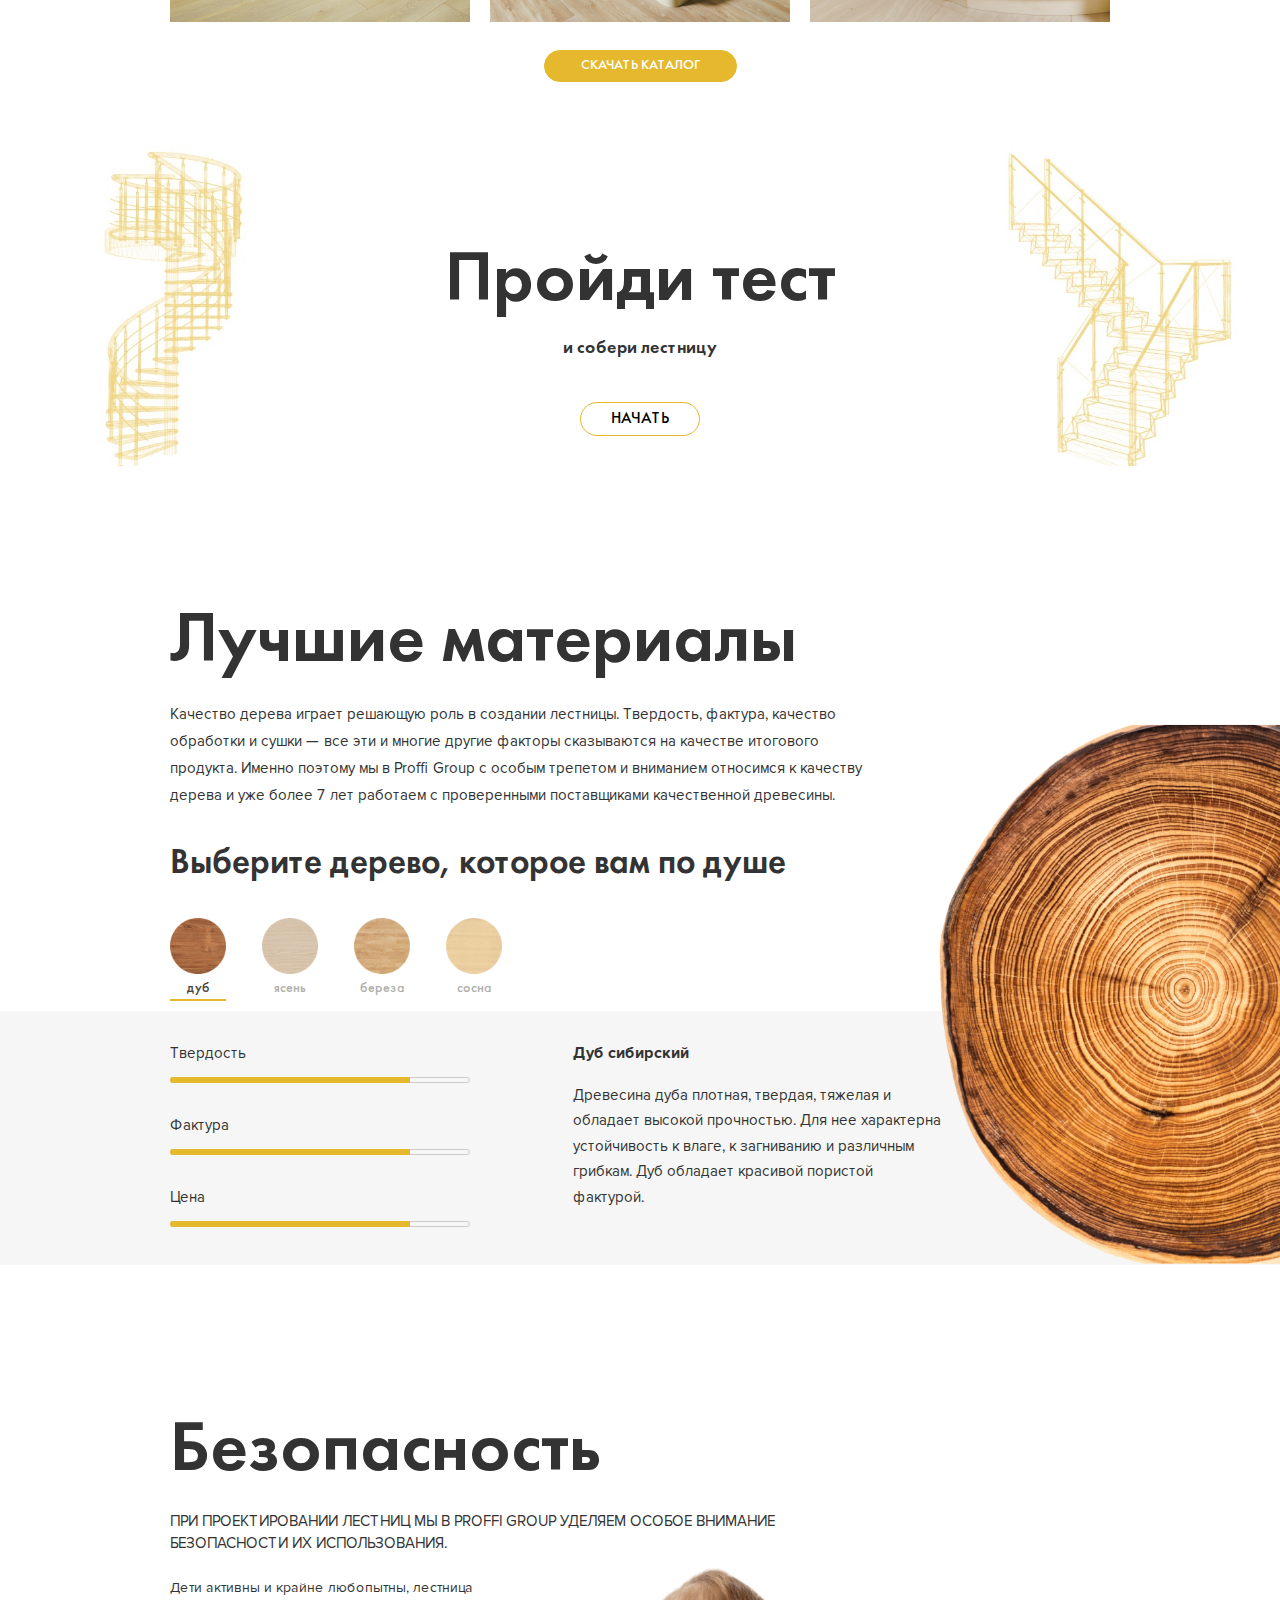
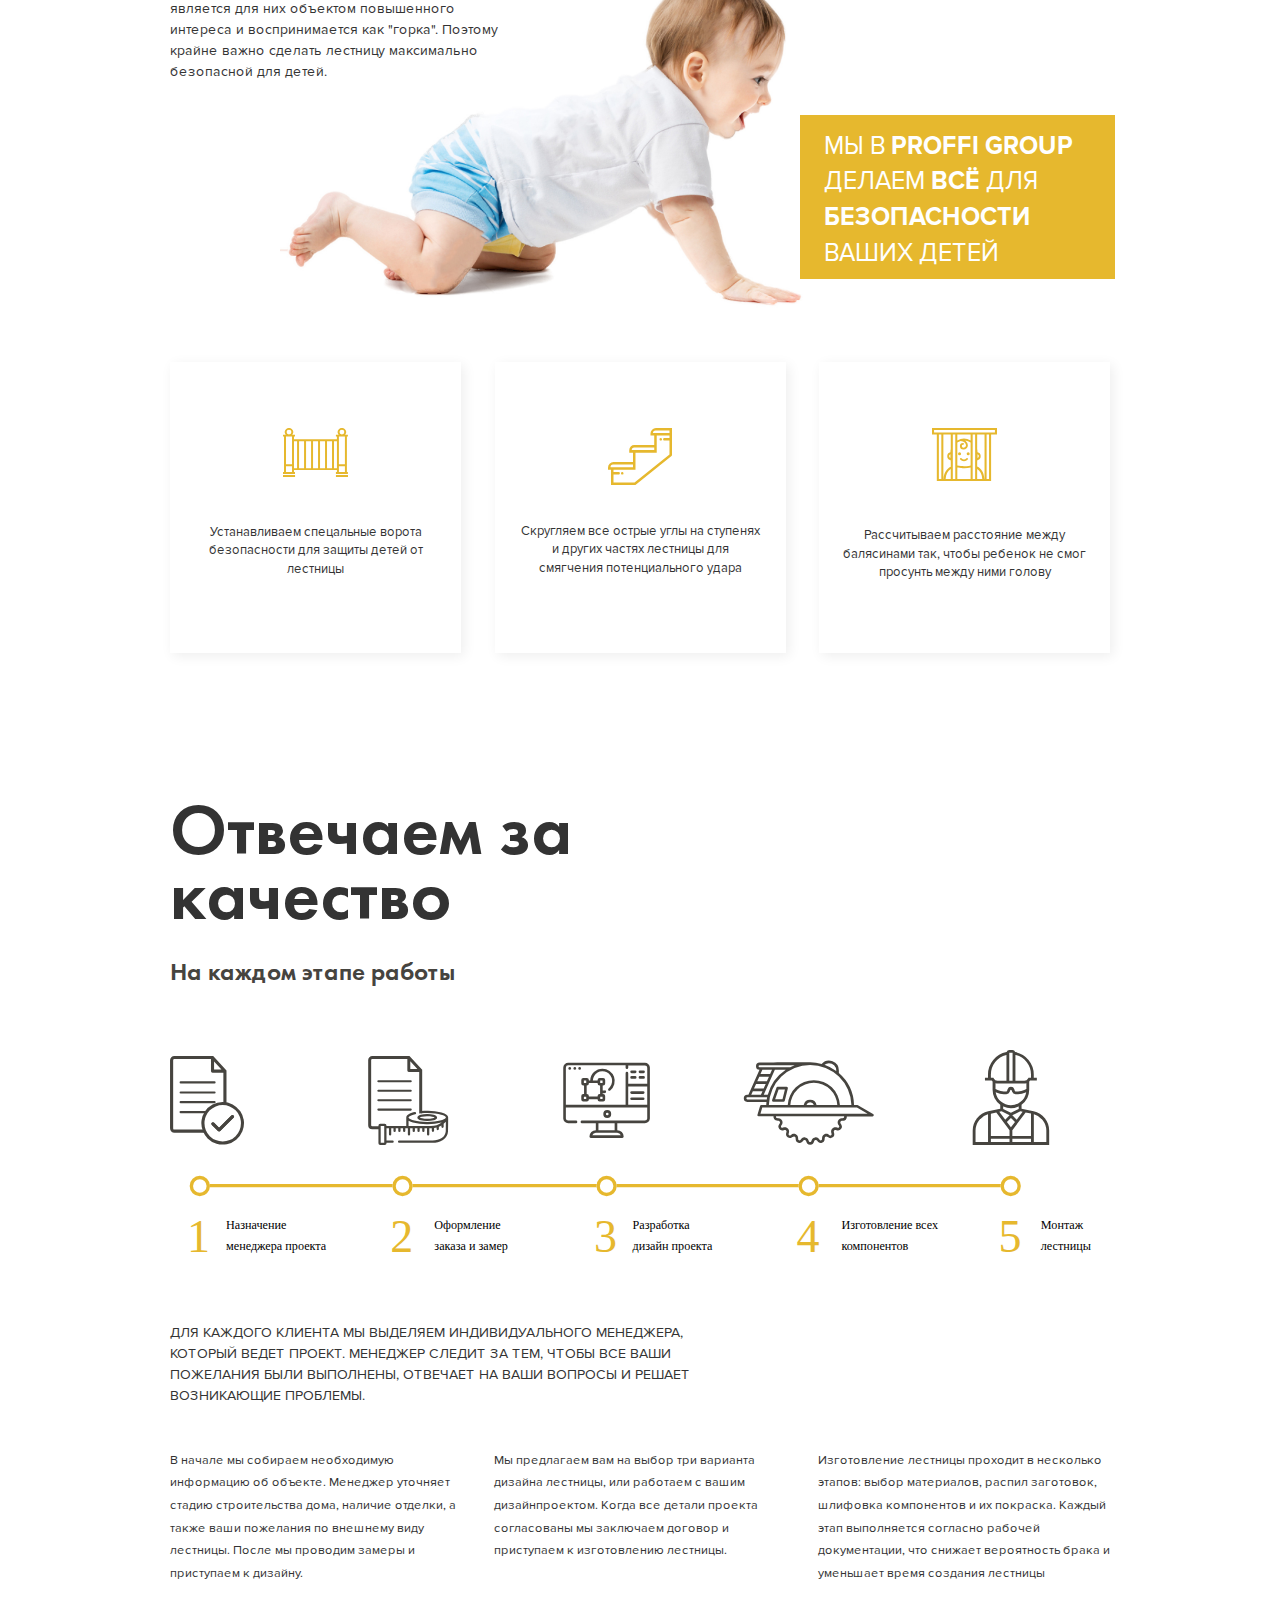
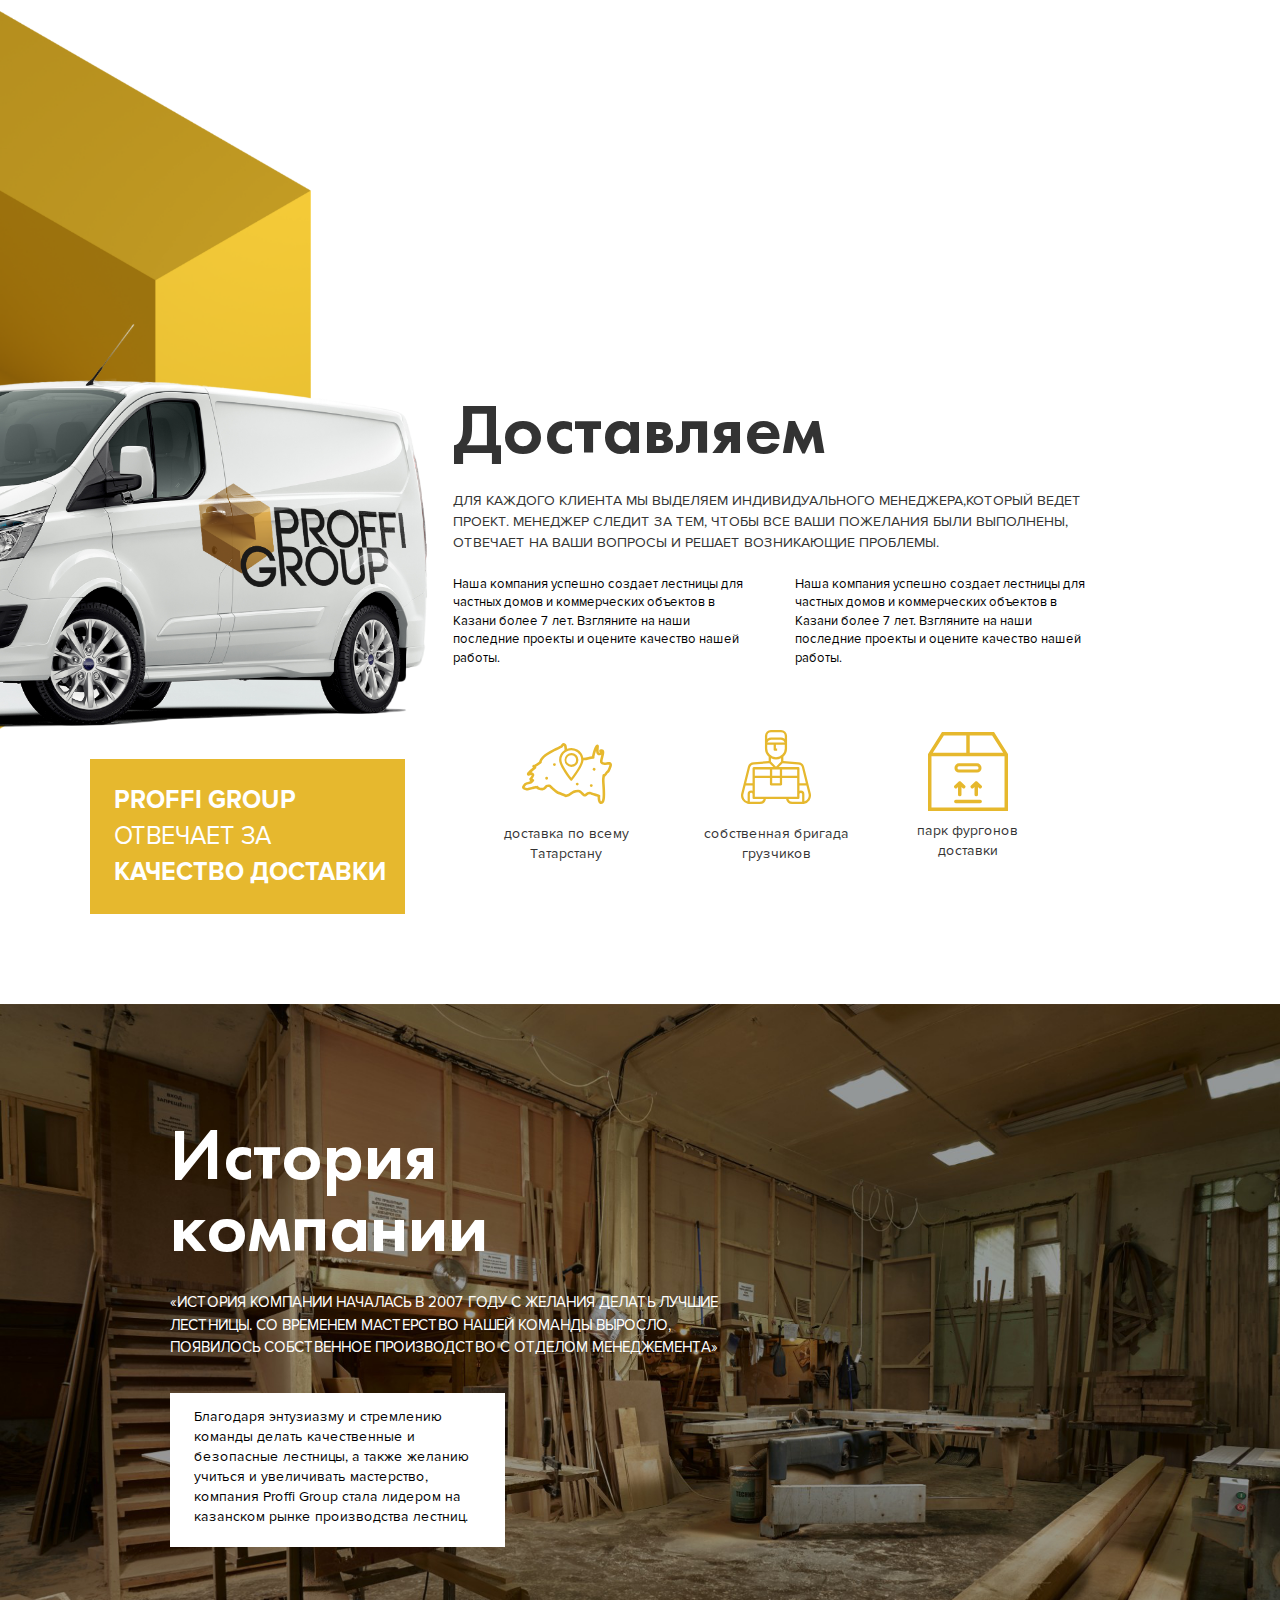
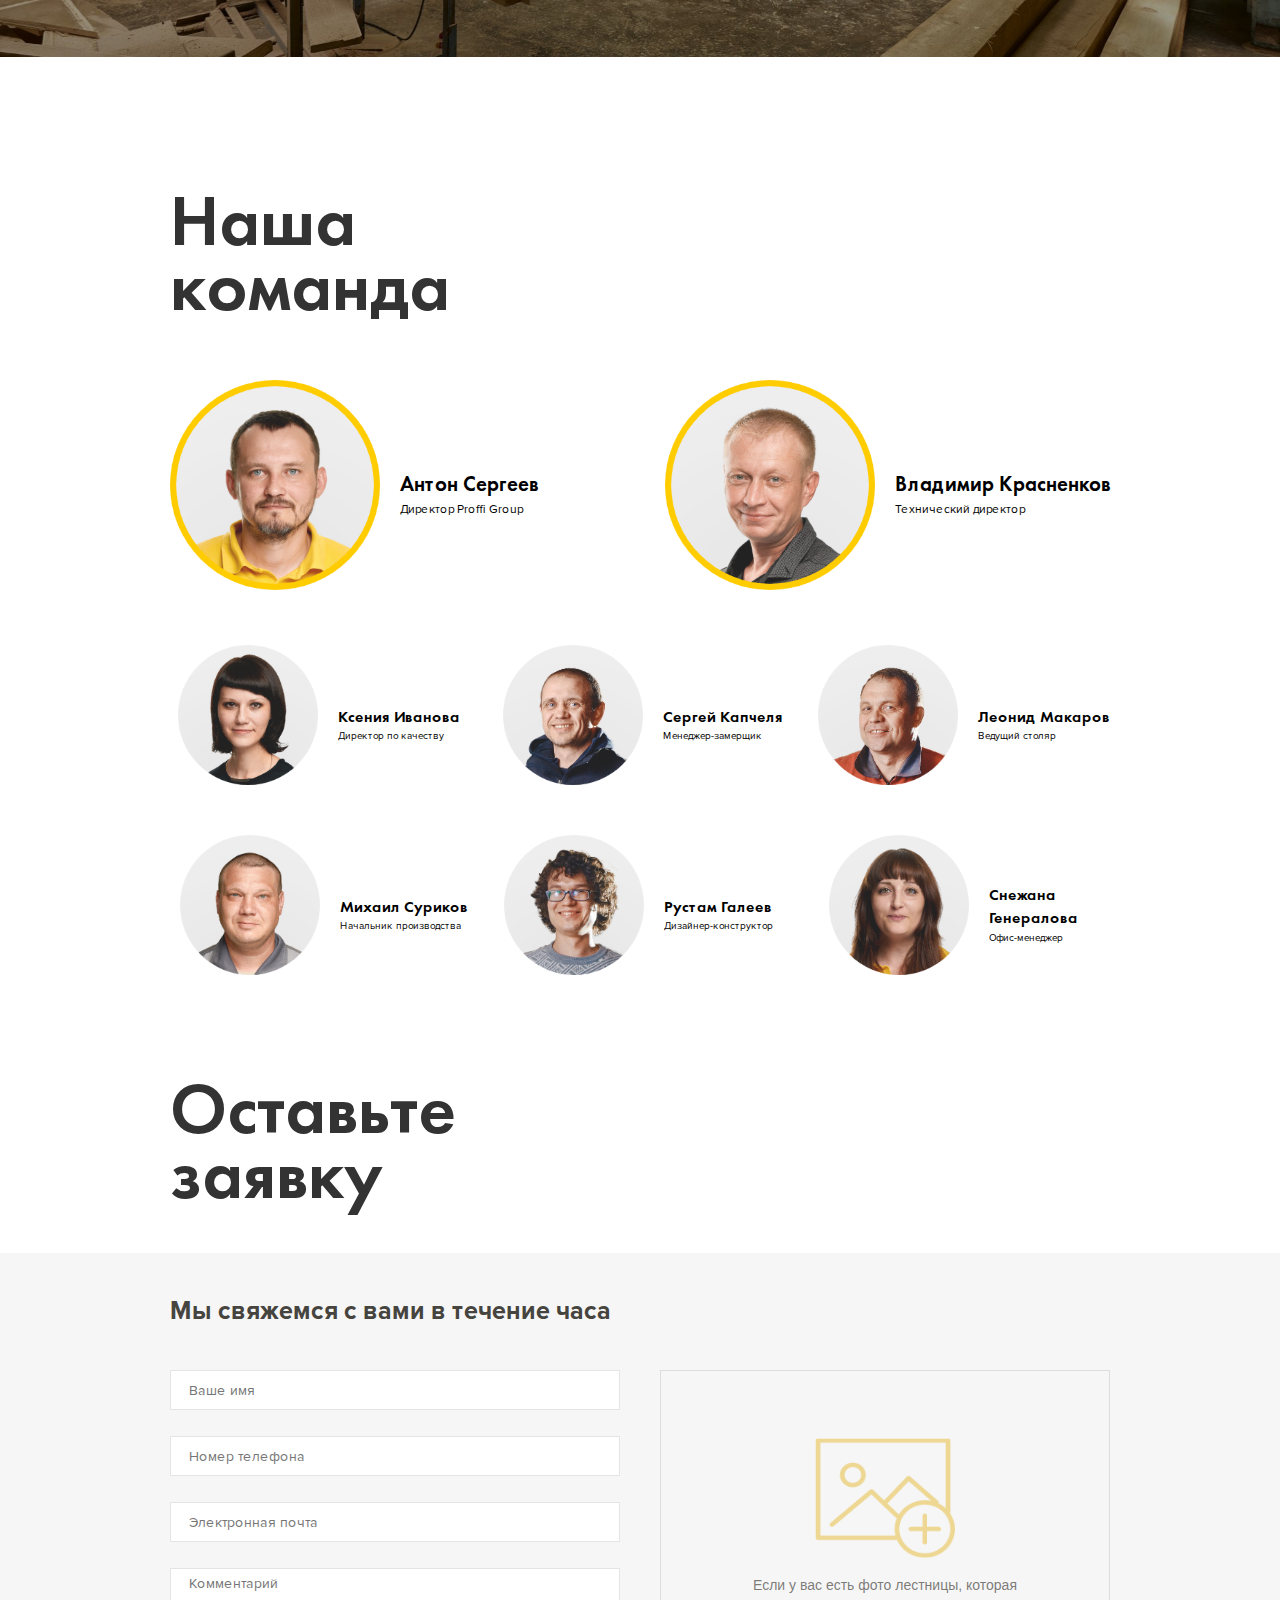
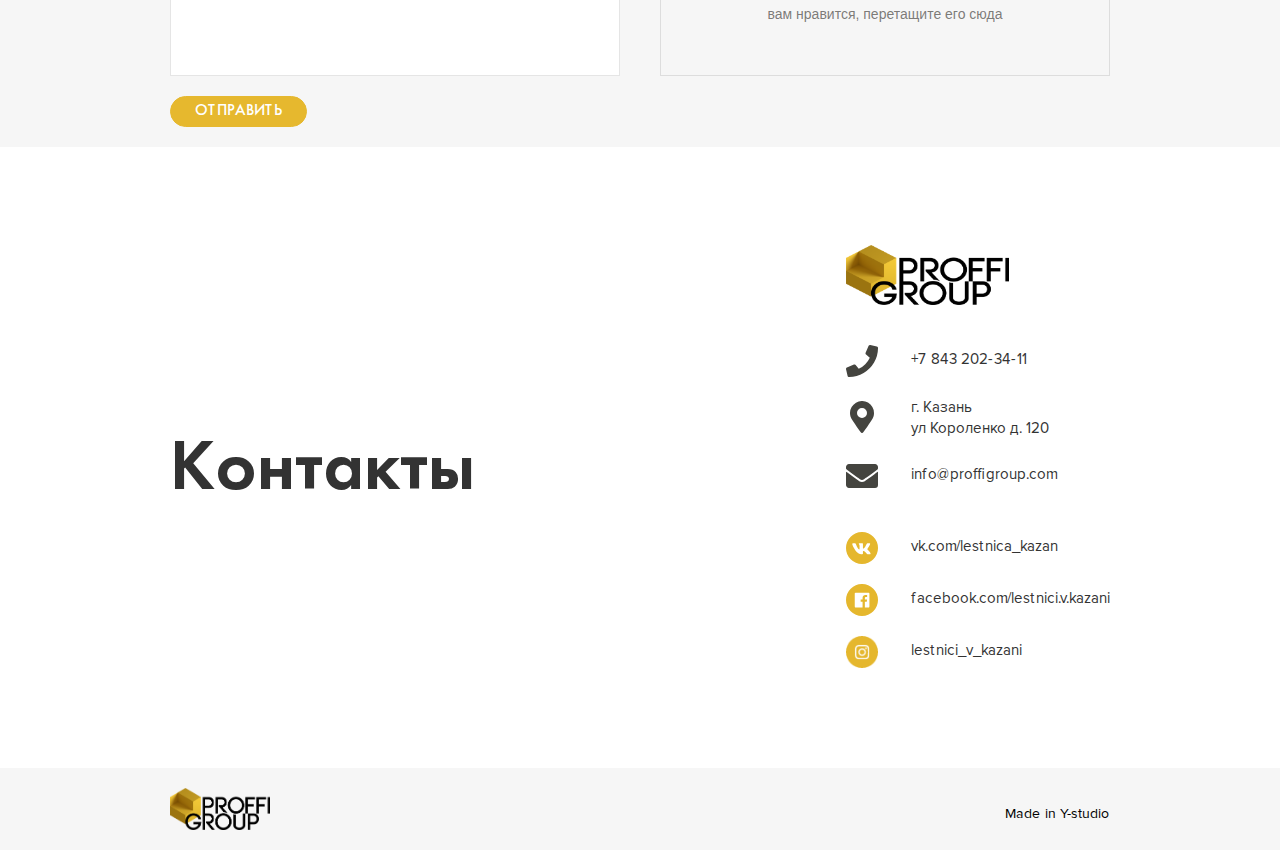
==== commit b08a57fe: "Мелкие исправления" ====
--- a/index.html
+++ b/index.html
@@ -27,7 +27,7 @@
 <div class="navbar-mobile__overlay"></div>
 <div class="mobile-header flexible">
     <span class="mobile-header__icon burger"></span>
-    <span class="mobile-header__icon phone"><a href="tel:+7 843 202-34-11"></a></span>
+    <a href="tel:+7 843 202-34-11" class="mobile-header__icon phone"></a>
 </div>
 <nav class="flexible navbar navbar_fixed-top">
     <div class="navbar__item navbar__item_left">
@@ -579,11 +579,13 @@
                             <textarea id="comment" rows="10" class="form__input form__input_textarea" placeholder="Комментарий"></textarea>
                         </form>
                     </div>
-                    <div class="feedback__content-item feedback__content-item_stretch" id="dropZone">
-                        <div class="feedback_drag-drop-img flexible">
+                    <div class="feedback__content-item feedback__content-item_stretch" id="dropZoneContainer"  data-path="">
+                        <form  action="upload.php" style="height:100%;">
+                        <div class="feedback_drag-drop-img flexible" id="dropZone" data-value="">
                             <img src="img/feedback/icon1.png" alt="" class="feedback__img">
-                            <span class="feedback__text">Если у вас есть фото лестницы, которая вам нравится, перетащите его сюда</span>
-                        </div>
+                            <span class="feedback__text" id="dropZoneText">Если у вас есть фото лестницы, которая вам нравится, перетащите его сюда</span>
+                        </div>
+                        </form>
                     </div>
                 </div>
                 <a class="btn btn_yellow feedback__button">ОТПРАВИТЬ</a>
@@ -797,9 +799,8 @@
 <!-- Core JavaScript Files -->
 <script src="js/main.js"></script>
 <script src="js/cases.js"></script>
-
-<!-- Drag and Drop upload -->
-<script src="js/upload.js"></script>
+<script src="js/dragAndDrop.js"></script>
+
 
 </body>
 </html>--- a/css/style.css
+++ b/css/style.css
@@ -1630,7 +1630,7 @@
 .footer{
     width:100%;
     height: 8.2rem;
-    background-color: #fbfbfb;
+    background-color: #f6f6f6;
     color:#000;
     padding: 2rem 4rem !important;
 }
@@ -1816,4 +1816,22 @@
 
 .next::before {
     content: '›';
+}
+
+
+/*  dropzone*/
+
+#dropZoneContainer.hover {
+    background: #ddd;
+    border-color: #aaa;
+}
+
+#dropZoneContainer.error {
+    background: #faa;
+    border-color: #f00;
+}
+
+#dropZoneContainer.drop {
+    background: #afa;
+    border-color: #0f0;
 }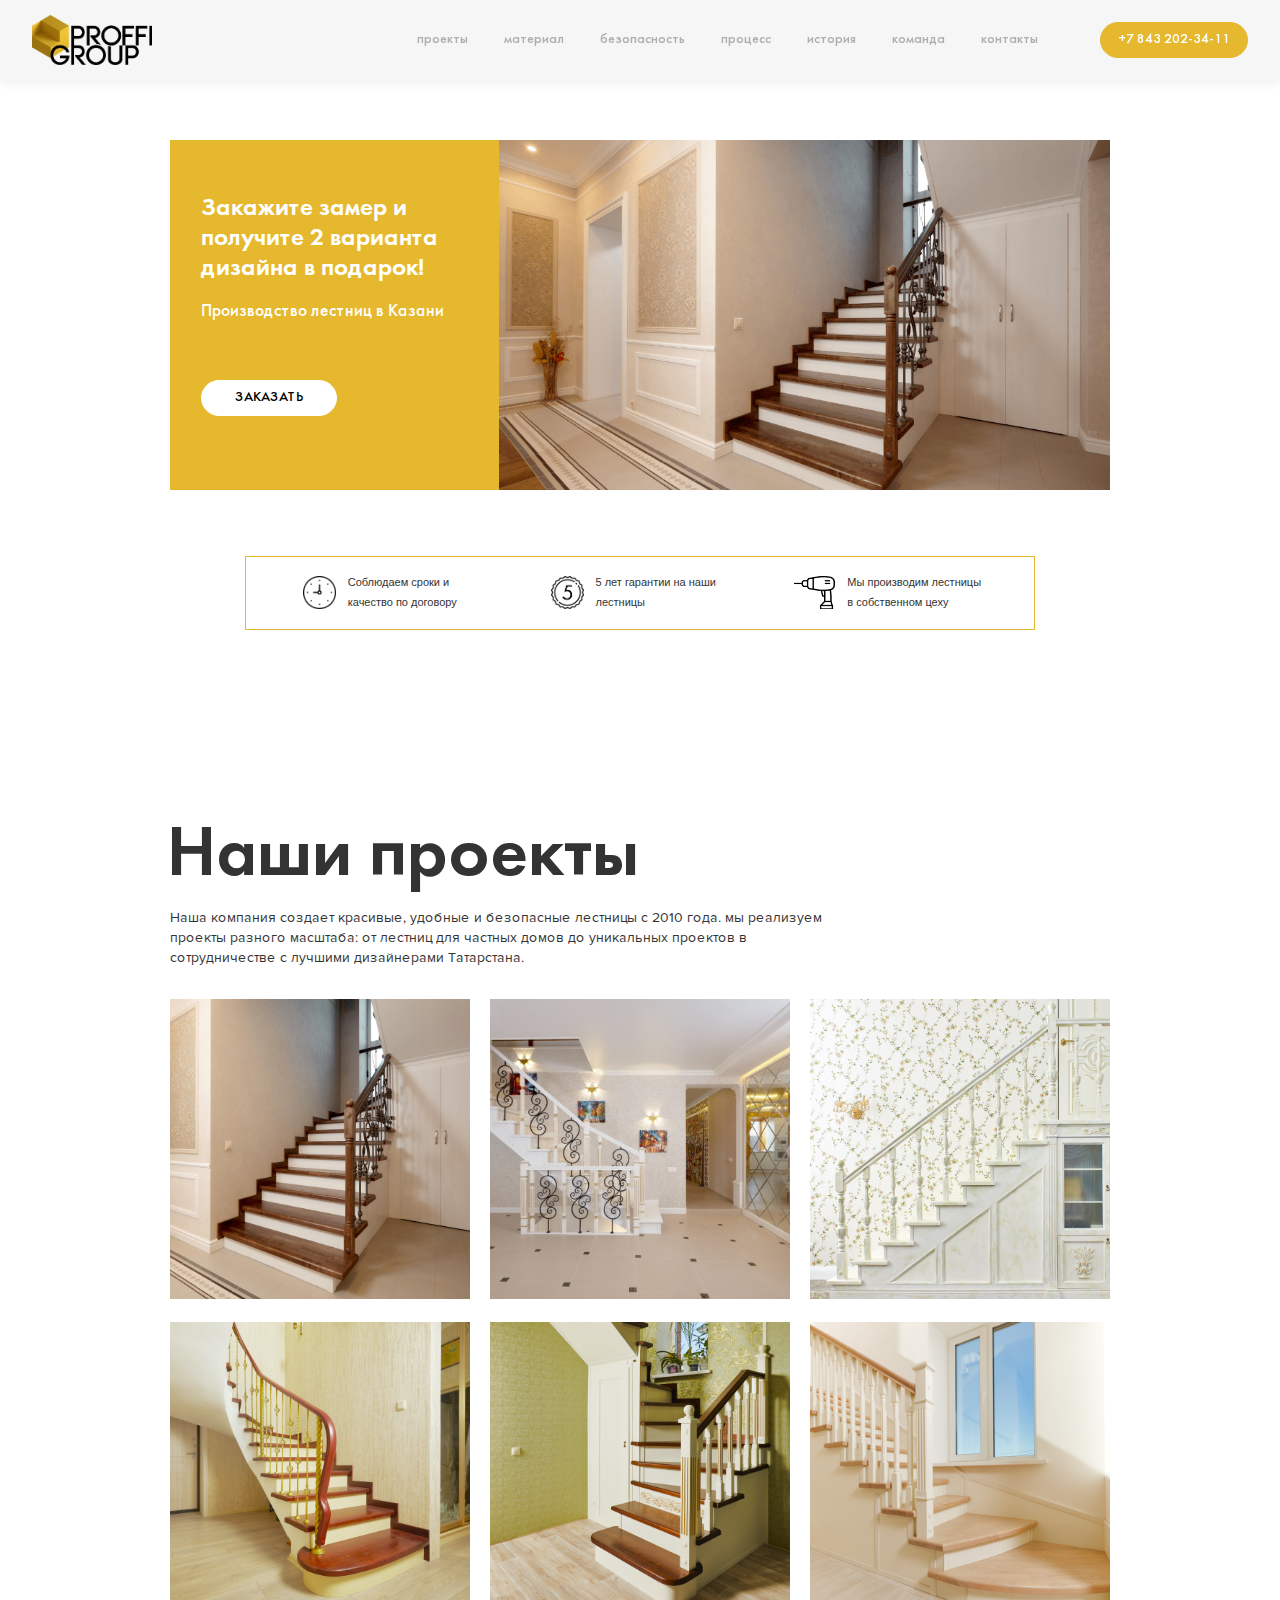
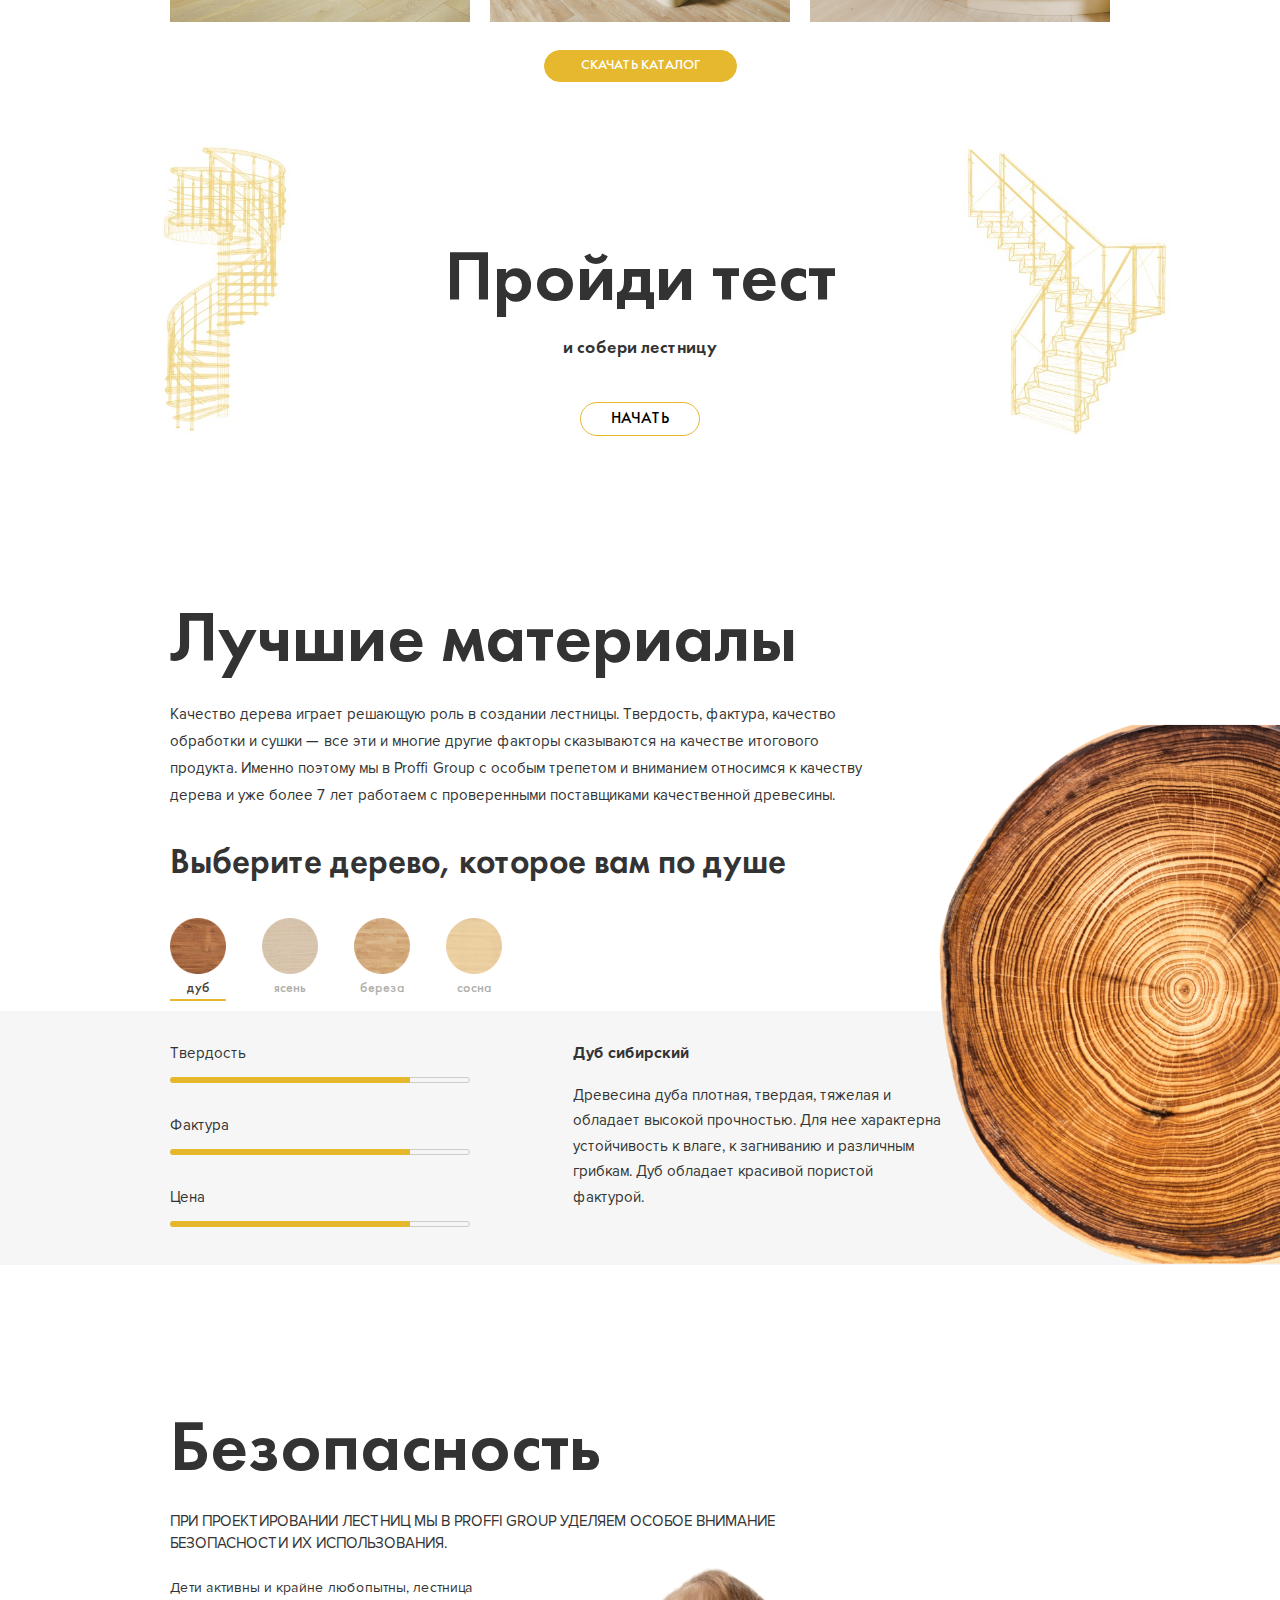
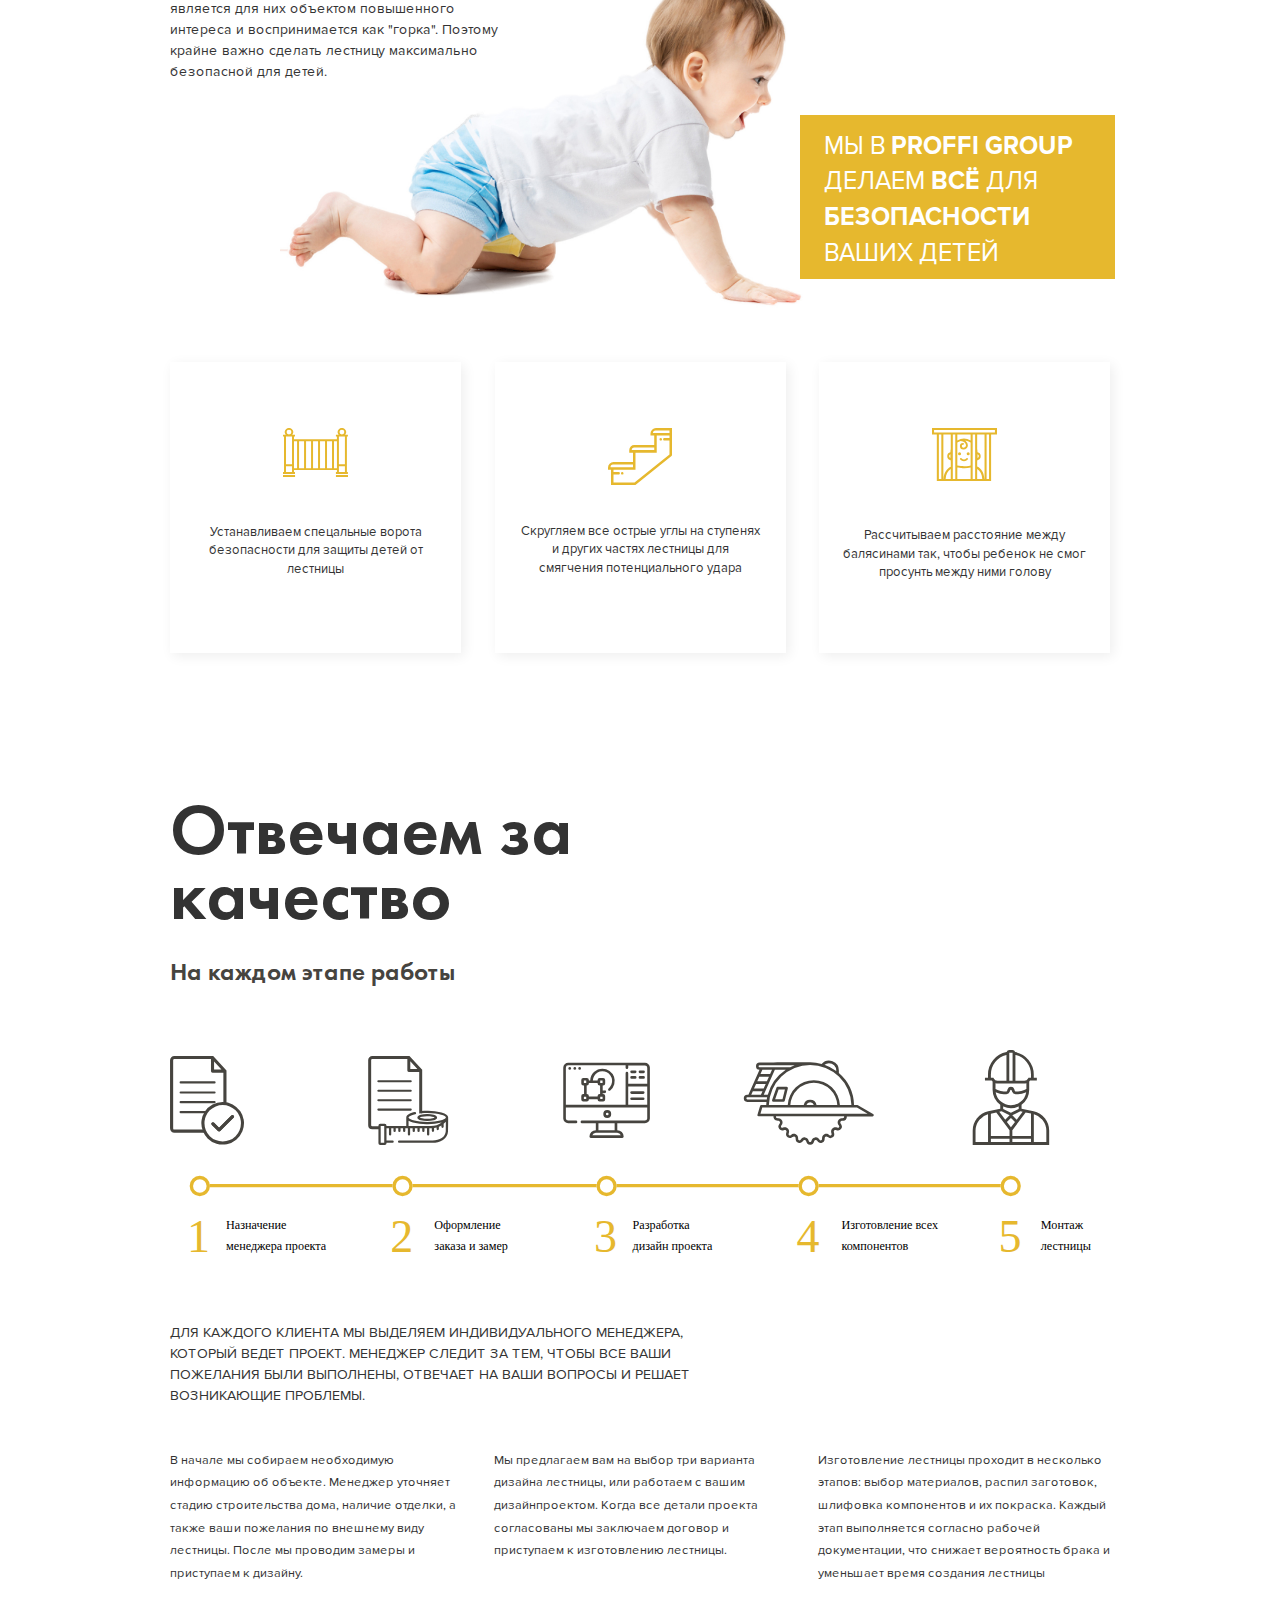
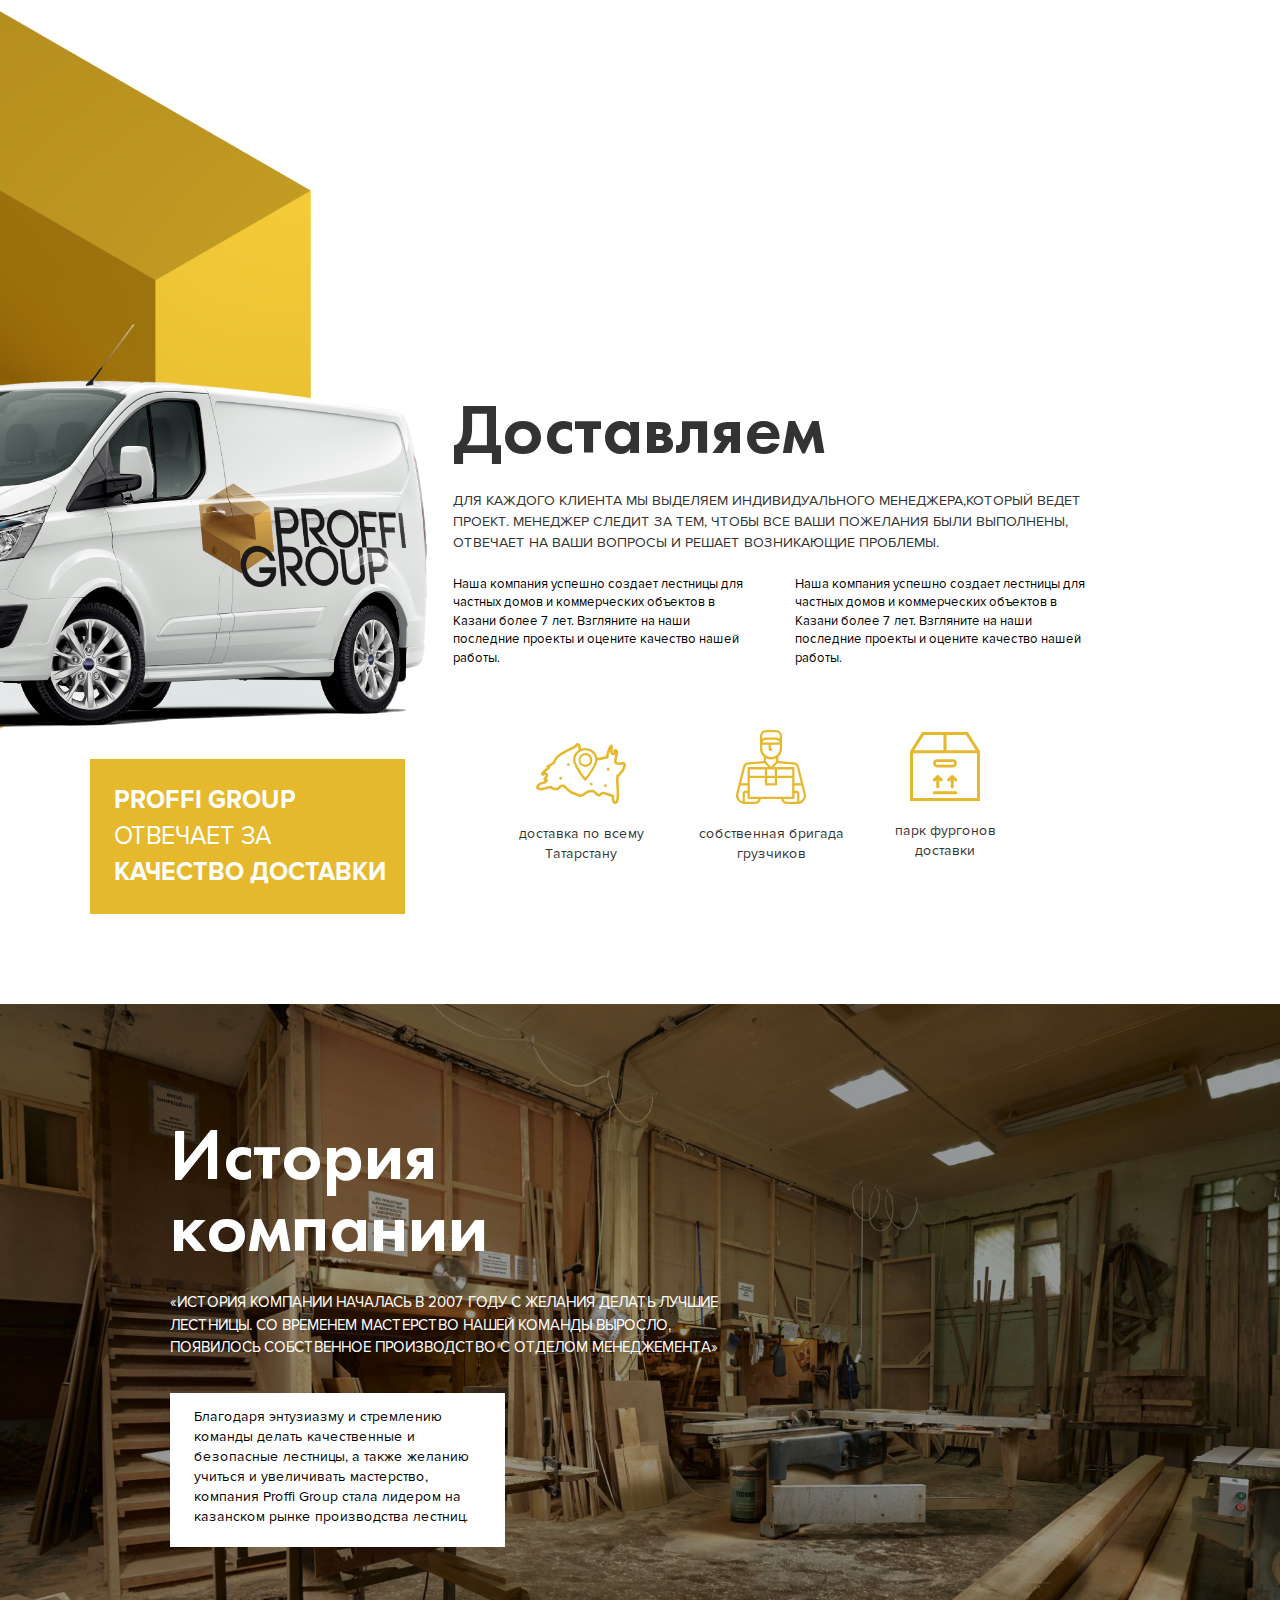
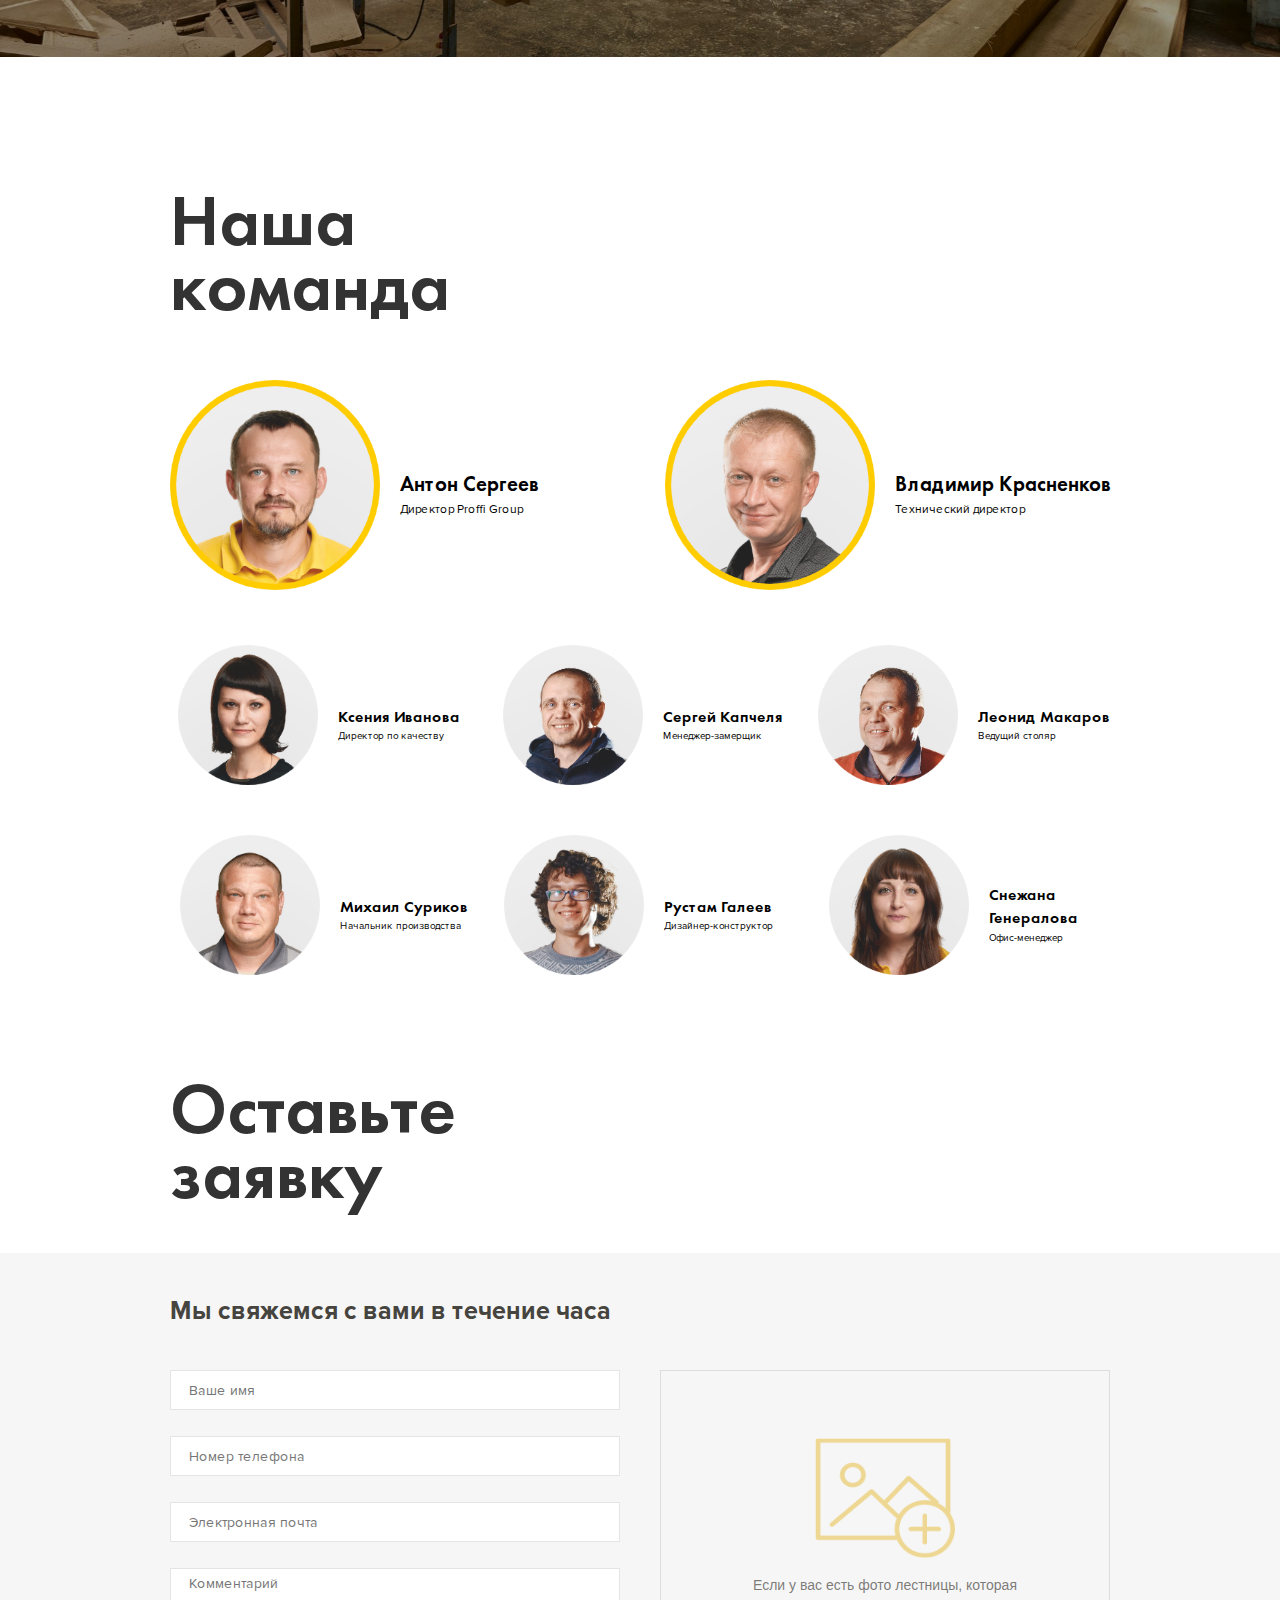
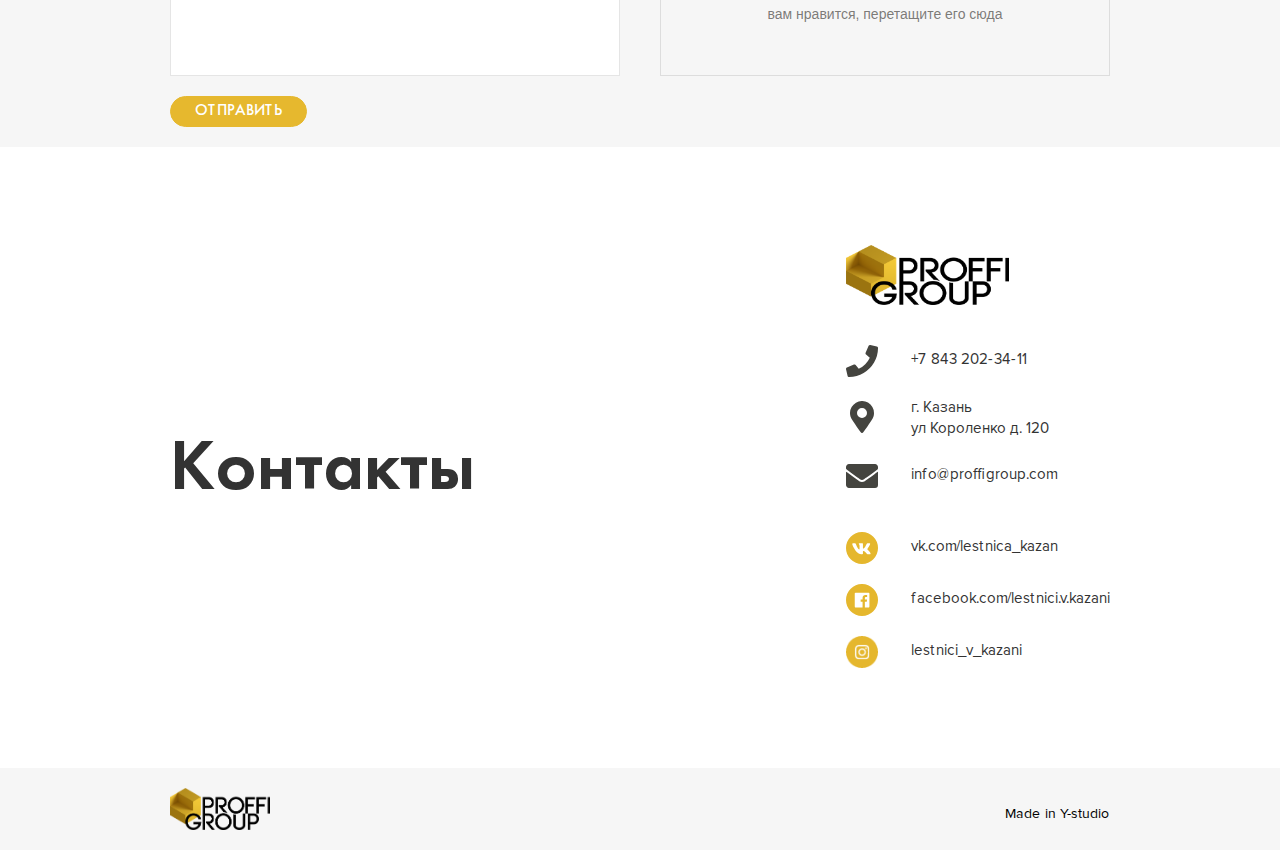
==== commit 62e02135: "готово" ====
--- a/index.html
+++ b/index.html
@@ -673,7 +673,7 @@
 
 <section class="cases flexible">
     <div class="cases__info cases__position flexible">
-        <span class="cases__back-button"><img src="img/opened_cases/buttonBack.png" alt="" class="cases__btn-img"></span>
+        <span class="cases__back-button">НАЗАД</span>
         <div class="flexible cases__position">
             <span class="cases__header header" id="cHeader">Афина</span>
             <span class="cases__description" id="cDescr1">Лестница изготовлена из дуба и покрашена
--- a/css/style.css
+++ b/css/style.css
@@ -291,7 +291,7 @@
     margin: 0 auto;
     height: 2px;
     background-color: #e6b82e;
-    width: 90%;
+    width: 100%;
 
 }
 
@@ -718,8 +718,19 @@
 }
 .cases__back-button {
     cursor: pointer;
-
-}
+    font-family: "FuturaDemiC", sans-serif;
+    font-size: 2.3rem;
+    font-weight: normal;
+}
+.cases__back-button:before {
+    content: '←';
+    font-family: "FuturaDemiC", sans-serif;
+    font-size: 3.3rem;
+    font-weight: normal;
+    vertical-align: baseline;
+    margin-right: 1rem;
+}
+
 
 
 /* preview mobile */
@@ -1776,7 +1787,7 @@
 
 .backgrounded-quiz {
     background-image: url(../img/quiz/bg_pic.jpg);
-    background-size: 100%;
+    background-size: contain;
     background-repeat: no-repeat;
     background-position-x: 50%;
 }
--- a/css/style_mobile.css
+++ b/css/style_mobile.css
@@ -15,6 +15,16 @@
 
     .navbar__list {
         width:88rem;
+    }
+
+    .icon3 {
+        width:7rem;
+        margin: 0 auto 2rem;
+    }
+
+    .logistic-footer__symbols {
+        padding: 0 17rem 0 7rem;
+        width: 70%;
     }
 }
 
